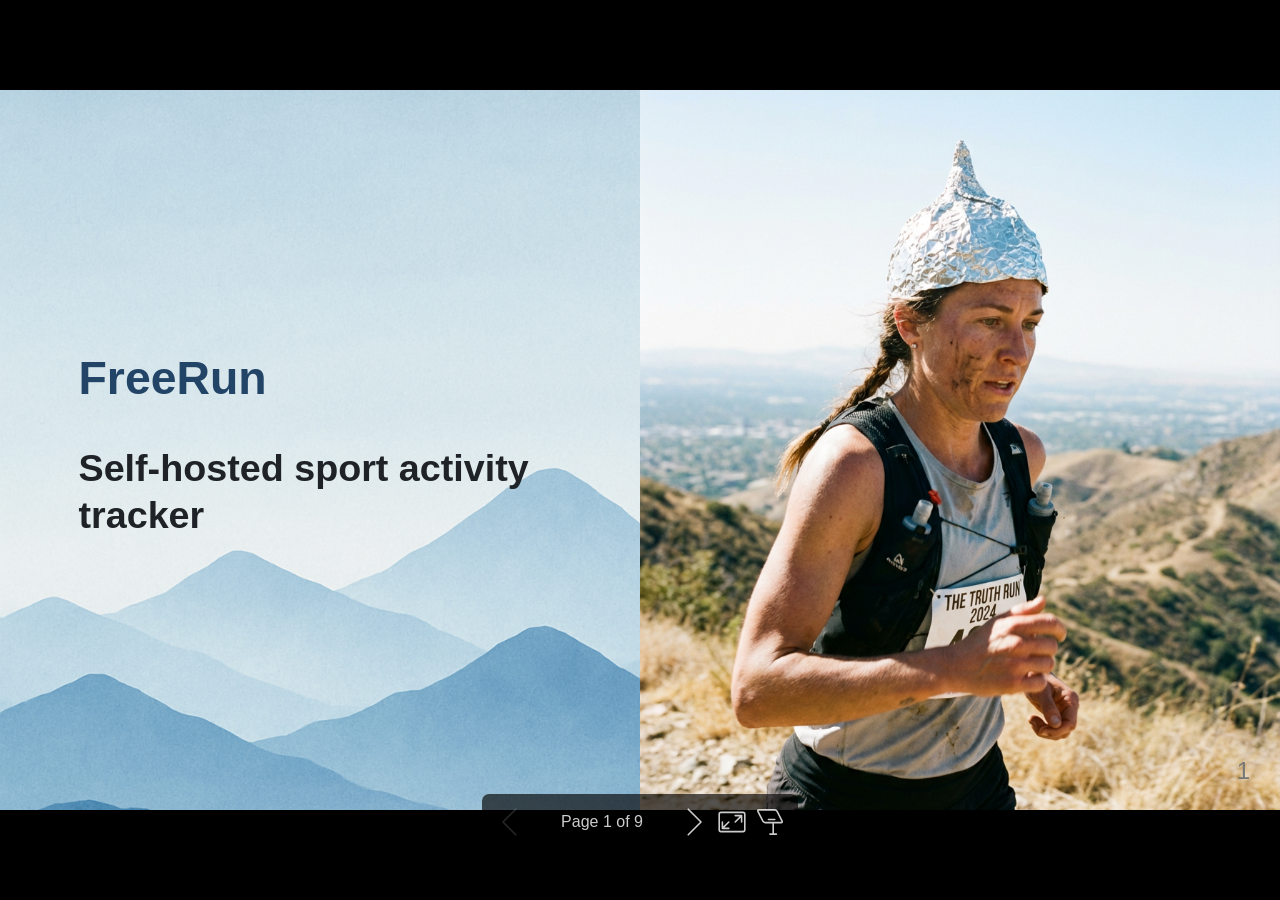
==== freerun.html @ 92a52a03 "Write presentation about free run" ====
<!DOCTYPE html><html lang="en-US"><head><title>FreeRun</title><meta property="og:title" content="FreeRun"><meta charset="UTF-8"><meta name="viewport" content="width=device-width,height=device-height,initial-scale=1.0"><meta name="apple-mobile-web-app-capable" content="yes"><meta http-equiv="X-UA-Compatible" content="ie=edge"><meta property="og:type" content="website"><meta name="twitter:card" content="summary"><style>@media screen{body[data-bespoke-view=""] .bespoke-marp-parent>.bespoke-marp-osc>button,body[data-bespoke-view=next] .bespoke-marp-parent>.bespoke-marp-osc>button,body[data-bespoke-view=presenter] .bespoke-marp-presenter-container .bespoke-marp-presenter-info-container button,body[data-bespoke-view=presenter] .bespoke-marp-presenter-container .bespoke-marp-presenter-note-container button{appearance:none;background-color:initial;border:0;color:inherit;cursor:pointer;font-size:inherit;opacity:.8;outline:none;padding:0;transition:opacity .2s linear;-webkit-tap-highlight-color:transparent}body[data-bespoke-view=""] .bespoke-marp-parent>.bespoke-marp-osc>button:disabled,body[data-bespoke-view=next] .bespoke-marp-parent>.bespoke-marp-osc>button:disabled,body[data-bespoke-view=presenter] .bespoke-marp-presenter-container .bespoke-marp-presenter-info-container button:disabled,body[data-bespoke-view=presenter] .bespoke-marp-presenter-container .bespoke-marp-presenter-note-container button:disabled{cursor:not-allowed;opacity:.15!important}body[data-bespoke-view=""] .bespoke-marp-parent>.bespoke-marp-osc>button:hover,body[data-bespoke-view=next] .bespoke-marp-parent>.bespoke-marp-osc>button:hover,body[data-bespoke-view=presenter] .bespoke-marp-presenter-container .bespoke-marp-presenter-info-container button:hover,body[data-bespoke-view=presenter] .bespoke-marp-presenter-container .bespoke-marp-presenter-note-container button:hover{opacity:1}body[data-bespoke-view=""] .bespoke-marp-parent>.bespoke-marp-osc>button:hover:active,body[data-bespoke-view=next] .bespoke-marp-parent>.bespoke-marp-osc>button:hover:active,body[data-bespoke-view=presenter] .bespoke-marp-presenter-container .bespoke-marp-presenter-info-container button:hover:active,body[data-bespoke-view=presenter] .bespoke-marp-presenter-container .bespoke-marp-presenter-note-container button:hover:active{opacity:.6}body[data-bespoke-view=""] .bespoke-marp-parent>.bespoke-marp-osc>button:hover:not(:disabled),body[data-bespoke-view=next] .bespoke-marp-parent>.bespoke-marp-osc>button:hover:not(:disabled),body[data-bespoke-view=presenter] .bespoke-marp-presenter-container .bespoke-marp-presenter-info-container button:hover:not(:disabled),body[data-bespoke-view=presenter] .bespoke-marp-presenter-container .bespoke-marp-presenter-note-container button:hover:not(:disabled){transition:none}body[data-bespoke-view=""] .bespoke-marp-parent>.bespoke-marp-osc>button[data-bespoke-marp-osc=prev],body[data-bespoke-view=next] .bespoke-marp-parent>.bespoke-marp-osc>button[data-bespoke-marp-osc=prev],body[data-bespoke-view=presenter] .bespoke-marp-presenter-container .bespoke-marp-presenter-info-container button.bespoke-marp-presenter-info-page-prev{background:#0000 url("[data-uri]") no-repeat 50%;background-size:contain;overflow:hidden;text-indent:100%;white-space:nowrap}body[data-bespoke-view=""] .bespoke-marp-parent>.bespoke-marp-osc>button[data-bespoke-marp-osc=next],body[data-bespoke-view=next] .bespoke-marp-parent>.bespoke-marp-osc>button[data-bespoke-marp-osc=next],body[data-bespoke-view=presenter] .bespoke-marp-presenter-container .bespoke-marp-presenter-info-container button.bespoke-marp-presenter-info-page-next{background:#0000 url("[data-uri]") no-repeat 50%;background-size:contain;overflow:hidden;text-indent:100%;white-space:nowrap}body[data-bespoke-view=""] .bespoke-marp-parent>.bespoke-marp-osc>button[data-bespoke-marp-osc=fullscreen],body[data-bespoke-view=next] .bespoke-marp-parent>.bespoke-marp-osc>button[data-bespoke-marp-osc=fullscreen]{background:#0000 url("[data-uri]") no-repeat 50%;background-size:contain;overflow:hidden;text-indent:100%;white-space:nowrap}body[data-bespoke-view=""] .bespoke-marp-parent>.bespoke-marp-osc>button.exit[data-bespoke-marp-osc=fullscreen],body[data-bespoke-view=next] .bespoke-marp-parent>.bespoke-marp-osc>button.exit[data-bespoke-marp-osc=fullscreen]{background-image:url("[data-uri]")}body[data-bespoke-view=""] .bespoke-marp-parent>.bespoke-marp-osc>button[data-bespoke-marp-osc=presenter],body[data-bespoke-view=next] .bespoke-marp-parent>.bespoke-marp-osc>button[data-bespoke-marp-osc=presenter]{background:#0000 url("[data-uri]") no-repeat 50%;background-size:contain;overflow:hidden;text-indent:100%;white-space:nowrap}body[data-bespoke-view=presenter] .bespoke-marp-presenter-container .bespoke-marp-presenter-note-container button.bespoke-marp-presenter-note-bigger{background:#0000 url("[data-uri]") no-repeat 50%;background-size:contain;overflow:hidden;text-indent:100%;white-space:nowrap}body[data-bespoke-view=presenter] .bespoke-marp-presenter-container .bespoke-marp-presenter-note-container button.bespoke-marp-presenter-note-smaller{background:#0000 url("[data-uri]") no-repeat 50%;background-size:contain;overflow:hidden;text-indent:100%;white-space:nowrap}}@keyframes __bespoke_marp_transition_reduced_outgoing__{0%{opacity:1}to{opacity:0}}@keyframes __bespoke_marp_transition_reduced_incoming__{0%{mix-blend-mode:plus-lighter;opacity:0}to{mix-blend-mode:plus-lighter;opacity:1}}.bespoke-marp-note,.bespoke-marp-osc,.bespoke-progress-parent{display:none;transition:none}@media screen{::view-transition-group(*){animation-duration:var(--marp-bespoke-transition-animation-duration,.5s);animation-timing-function:ease}::view-transition-new(*),::view-transition-old(*){animation-delay:0s;animation-direction:var(--marp-bespoke-transition-animation-direction,normal);animation-duration:var(--marp-bespoke-transition-animation-duration,.5s);animation-fill-mode:both;animation-name:var(--marp-bespoke-transition-animation-name,var(--marp-bespoke-transition-animation-name-fallback,__bespoke_marp_transition_no_animation__));mix-blend-mode:normal}::view-transition-old(*){--marp-bespoke-transition-animation-name-fallback:__bespoke_marp_transition_reduced_outgoing__;animation-timing-function:ease}::view-transition-new(*){--marp-bespoke-transition-animation-name-fallback:__bespoke_marp_transition_reduced_incoming__;animation-timing-function:ease}::view-transition-new(root),::view-transition-old(root){animation-timing-function:linear}::view-transition-new(__bespoke_marp_transition_osc__),::view-transition-old(__bespoke_marp_transition_osc__){animation-duration:0s!important;animation-name:__bespoke_marp_transition_osc__!important}::view-transition-new(__bespoke_marp_transition_osc__){opacity:0!important}.bespoke-marp-transition-warming-up::view-transition-group(*),.bespoke-marp-transition-warming-up::view-transition-new(*),.bespoke-marp-transition-warming-up::view-transition-old(*){animation-play-state:paused!important}body,html{height:100%;margin:0}body{background:#000;overflow:hidden}svg.bespoke-marp-slide{content-visibility:hidden;opacity:0;pointer-events:none;z-index:-1}svg.bespoke-marp-slide:not(.bespoke-marp-active) *{view-transition-name:none!important}svg.bespoke-marp-slide.bespoke-marp-active{content-visibility:visible;opacity:1;pointer-events:auto;z-index:0}svg.bespoke-marp-slide.bespoke-marp-active.bespoke-marp-active-ready *{animation-name:__bespoke_marp__!important}@supports not (content-visibility:hidden){svg.bespoke-marp-slide[data-bespoke-marp-load=hideable]{display:none}svg.bespoke-marp-slide[data-bespoke-marp-load=hideable].bespoke-marp-active{display:block}}}@media screen and (prefers-reduced-motion:reduce){svg.bespoke-marp-slide *{view-transition-name:none!important}}@media screen{[data-bespoke-marp-fragment=inactive]{visibility:hidden}body[data-bespoke-view=""] .bespoke-marp-parent,body[data-bespoke-view=next] .bespoke-marp-parent{inset:0;position:absolute}body[data-bespoke-view=""] .bespoke-marp-parent>.bespoke-marp-osc,body[data-bespoke-view=next] .bespoke-marp-parent>.bespoke-marp-osc{background:#000000a6;border-radius:7px;bottom:50px;color:#fff;contain:paint;display:block;font-family:Helvetica,Arial,sans-serif;font-size:16px;left:50%;line-height:0;opacity:1;padding:12px;position:absolute;touch-action:manipulation;transform:translateX(-50%);transition:opacity .2s linear;-webkit-user-select:none;user-select:none;white-space:nowrap;will-change:transform;z-index:1;view-transition-name:__bespoke_marp_transition_osc__}body[data-bespoke-view=""] .bespoke-marp-parent>.bespoke-marp-osc>*,body[data-bespoke-view=next] .bespoke-marp-parent>.bespoke-marp-osc>*{margin-left:6px}body[data-bespoke-view=""] .bespoke-marp-parent>.bespoke-marp-osc>:first-child,body[data-bespoke-view=next] .bespoke-marp-parent>.bespoke-marp-osc>:first-child{margin-left:0}body[data-bespoke-view=""] .bespoke-marp-parent>.bespoke-marp-osc>span,body[data-bespoke-view=next] .bespoke-marp-parent>.bespoke-marp-osc>span{opacity:.8}body[data-bespoke-view=""] .bespoke-marp-parent>.bespoke-marp-osc>span[data-bespoke-marp-osc=page],body[data-bespoke-view=next] .bespoke-marp-parent>.bespoke-marp-osc>span[data-bespoke-marp-osc=page]{display:inline-block;min-width:140px;text-align:center}body[data-bespoke-view=""] .bespoke-marp-parent>.bespoke-marp-osc>button[data-bespoke-marp-osc=fullscreen],body[data-bespoke-view=""] .bespoke-marp-parent>.bespoke-marp-osc>button[data-bespoke-marp-osc=next],body[data-bespoke-view=""] .bespoke-marp-parent>.bespoke-marp-osc>button[data-bespoke-marp-osc=presenter],body[data-bespoke-view=""] .bespoke-marp-parent>.bespoke-marp-osc>button[data-bespoke-marp-osc=prev],body[data-bespoke-view=next] .bespoke-marp-parent>.bespoke-marp-osc>button[data-bespoke-marp-osc=fullscreen],body[data-bespoke-view=next] .bespoke-marp-parent>.bespoke-marp-osc>button[data-bespoke-marp-osc=next],body[data-bespoke-view=next] .bespoke-marp-parent>.bespoke-marp-osc>button[data-bespoke-marp-osc=presenter],body[data-bespoke-view=next] .bespoke-marp-parent>.bespoke-marp-osc>button[data-bespoke-marp-osc=prev]{height:32px;line-height:32px;width:32px}body[data-bespoke-view=""] .bespoke-marp-parent.bespoke-marp-inactive,body[data-bespoke-view=next] .bespoke-marp-parent.bespoke-marp-inactive{cursor:none}body[data-bespoke-view=""] .bespoke-marp-parent.bespoke-marp-inactive>.bespoke-marp-osc,body[data-bespoke-view=next] .bespoke-marp-parent.bespoke-marp-inactive>.bespoke-marp-osc{opacity:0;pointer-events:none}body[data-bespoke-view=""] svg.bespoke-marp-slide,body[data-bespoke-view=next] svg.bespoke-marp-slide{height:100%;left:0;position:absolute;top:0;width:100%}body[data-bespoke-view=""] .bespoke-progress-parent{background:#222;display:flex;height:5px;width:100%}body[data-bespoke-view=""] .bespoke-progress-parent+.bespoke-marp-parent{top:5px}body[data-bespoke-view=""] .bespoke-progress-parent .bespoke-progress-bar{background:#0288d1;flex:0 0 0;transition:flex-basis .2s cubic-bezier(0,1,1,1)}body[data-bespoke-view=next]{background:#0000}body[data-bespoke-view=presenter]{background:#161616}body[data-bespoke-view=presenter] .bespoke-marp-presenter-container{display:grid;font-family:Helvetica,Arial,sans-serif;grid-template:"current dragbar next" minmax(140px,1fr) "current dragbar note" 2fr "info    dragbar note" 3em;grid-template-columns:minmax(3px,var(--bespoke-marp-presenter-split-ratio,66%)) 0 minmax(3px,1fr);height:100%;left:0;position:absolute;top:0;width:100%}body[data-bespoke-view=presenter] .bespoke-marp-presenter-container .bespoke-marp-parent{grid-area:current;overflow:hidden;position:relative}body[data-bespoke-view=presenter] .bespoke-marp-presenter-container .bespoke-marp-parent svg.bespoke-marp-slide{height:calc(100% - 40px);left:20px;pointer-events:none;position:absolute;top:20px;-webkit-user-select:none;user-select:none;width:calc(100% - 40px)}body[data-bespoke-view=presenter] .bespoke-marp-presenter-container .bespoke-marp-parent svg.bespoke-marp-slide.bespoke-marp-active{filter:drop-shadow(0 3px 10px rgba(0,0,0,.5))}body[data-bespoke-view=presenter] .bespoke-marp-presenter-container .bespoke-marp-presenter-dragbar-container{background:#0288d1;cursor:col-resize;grid-area:dragbar;margin-left:-3px;opacity:0;position:relative;transition:opacity .4s linear .1s;width:6px;z-index:10}body[data-bespoke-view=presenter] .bespoke-marp-presenter-container .bespoke-marp-presenter-dragbar-container:hover{opacity:1}body[data-bespoke-view=presenter] .bespoke-marp-presenter-container .bespoke-marp-presenter-dragbar-container.active{opacity:1;transition-delay:0s}body[data-bespoke-view=presenter] .bespoke-marp-presenter-container .bespoke-marp-presenter-next-container{background:#222;cursor:pointer;display:none;grid-area:next;overflow:hidden;position:relative}body[data-bespoke-view=presenter] .bespoke-marp-presenter-container .bespoke-marp-presenter-next-container.active{display:block}body[data-bespoke-view=presenter] .bespoke-marp-presenter-container .bespoke-marp-presenter-next-container iframe.bespoke-marp-presenter-next{background:#0000;border:0;display:block;filter:drop-shadow(0 3px 10px rgba(0,0,0,.5));height:calc(100% - 40px);left:20px;pointer-events:none;position:absolute;top:20px;-webkit-user-select:none;user-select:none;width:calc(100% - 40px)}body[data-bespoke-view=presenter] .bespoke-marp-presenter-container .bespoke-marp-presenter-note-container{background:#222;color:#eee;grid-area:note;position:relative;z-index:1}body[data-bespoke-view=presenter] .bespoke-marp-presenter-container .bespoke-marp-presenter-note-container button{height:1.5em;line-height:1.5em;width:1.5em}body[data-bespoke-view=presenter] .bespoke-marp-presenter-container .bespoke-marp-presenter-note-container .bespoke-marp-presenter-note-wrapper{display:block;inset:0;position:absolute}body[data-bespoke-view=presenter] .bespoke-marp-presenter-container .bespoke-marp-presenter-note-container .bespoke-marp-presenter-note-buttons{background:#000000a6;border-radius:4px;bottom:0;display:flex;gap:4px;margin:12px;opacity:0;padding:6px;pointer-events:none;position:absolute;right:0;transition:opacity .2s linear}body[data-bespoke-view=presenter] .bespoke-marp-presenter-container .bespoke-marp-presenter-note-container .bespoke-marp-presenter-note-buttons:focus-within,body[data-bespoke-view=presenter] .bespoke-marp-presenter-container .bespoke-marp-presenter-note-container .bespoke-marp-presenter-note-wrapper:focus-within+.bespoke-marp-presenter-note-buttons,body[data-bespoke-view=presenter] .bespoke-marp-presenter-container .bespoke-marp-presenter-note-container:hover .bespoke-marp-presenter-note-buttons{opacity:1;pointer-events:auto}body[data-bespoke-view=presenter] .bespoke-marp-presenter-container .bespoke-marp-presenter-note-container .bespoke-marp-note{box-sizing:border-box;font-size:calc(1.1em*var(--bespoke-marp-note-font-scale, 1));height:calc(100% - 40px);margin:20px;overflow:auto;padding-right:3px;white-space:pre-wrap;width:calc(100% - 40px);word-wrap:break-word;scrollbar-color:#eeeeee80 #0000;scrollbar-width:thin}body[data-bespoke-view=presenter] .bespoke-marp-presenter-container .bespoke-marp-presenter-note-container .bespoke-marp-note::-webkit-scrollbar{width:6px}body[data-bespoke-view=presenter] .bespoke-marp-presenter-container .bespoke-marp-presenter-note-container .bespoke-marp-note::-webkit-scrollbar-track{background:#0000}body[data-bespoke-view=presenter] .bespoke-marp-presenter-container .bespoke-marp-presenter-note-container .bespoke-marp-note::-webkit-scrollbar-thumb{background:#eeeeee80;border-radius:6px}body[data-bespoke-view=presenter] .bespoke-marp-presenter-container .bespoke-marp-presenter-note-container .bespoke-marp-note:empty{pointer-events:none}body[data-bespoke-view=presenter] .bespoke-marp-presenter-container .bespoke-marp-presenter-note-container .bespoke-marp-note.active{display:block}body[data-bespoke-view=presenter] .bespoke-marp-presenter-container .bespoke-marp-presenter-note-container .bespoke-marp-note p:first-child{margin-top:0}body[data-bespoke-view=presenter] .bespoke-marp-presenter-container .bespoke-marp-presenter-note-container .bespoke-marp-note p:last-child{margin-bottom:0}body[data-bespoke-view=presenter] .bespoke-marp-presenter-container .bespoke-marp-presenter-info-container{align-items:center;box-sizing:border-box;color:#eee;display:flex;flex-wrap:nowrap;grid-area:info;justify-content:center;overflow:hidden;padding:0 10px}body[data-bespoke-view=presenter] .bespoke-marp-presenter-container .bespoke-marp-presenter-info-container .bespoke-marp-presenter-info-page,body[data-bespoke-view=presenter] .bespoke-marp-presenter-container .bespoke-marp-presenter-info-container .bespoke-marp-presenter-info-time,body[data-bespoke-view=presenter] .bespoke-marp-presenter-container .bespoke-marp-presenter-info-container .bespoke-marp-presenter-info-timer{box-sizing:border-box;display:block;padding:0 10px;white-space:nowrap;width:100%}body[data-bespoke-view=presenter] .bespoke-marp-presenter-container .bespoke-marp-presenter-info-container button{height:1.5em;line-height:1.5em;width:1.5em}body[data-bespoke-view=presenter] .bespoke-marp-presenter-container .bespoke-marp-presenter-info-container .bespoke-marp-presenter-info-page{order:2;text-align:center}body[data-bespoke-view=presenter] .bespoke-marp-presenter-container .bespoke-marp-presenter-info-container .bespoke-marp-presenter-info-page .bespoke-marp-presenter-info-page-text{display:inline-block;min-width:120px;text-align:center}body[data-bespoke-view=presenter] .bespoke-marp-presenter-container .bespoke-marp-presenter-info-container .bespoke-marp-presenter-info-time{color:#999;order:1;text-align:left}body[data-bespoke-view=presenter] .bespoke-marp-presenter-container .bespoke-marp-presenter-info-container .bespoke-marp-presenter-info-timer{color:#999;order:3;text-align:right}body[data-bespoke-view=presenter] .bespoke-marp-presenter-container .bespoke-marp-presenter-info-container .bespoke-marp-presenter-info-timer:hover{cursor:pointer}}@media print{.bespoke-marp-presenter-info-container,.bespoke-marp-presenter-next-container,.bespoke-marp-presenter-note-container{display:none}}</style><style>div#\:\$p > svg > foreignObject > section{width:1280px;height:720px;box-sizing:border-box;overflow:hidden;position:relative;scroll-snap-align:center center;-webkit-text-size-adjust:100%;text-size-adjust:100%}div#\:\$p > svg > foreignObject > section::after{bottom:0;content:attr(data-marpit-pagination);padding:inherit;pointer-events:none;position:absolute;right:0}div#\:\$p > svg > foreignObject > section:not([data-marpit-pagination])::after{display:none}div#\:\$p > svg > foreignObject > section :is(h1, marp-h1){font-size:2em;margin-block:0.67em}div#\:\$p > svg > foreignObject > section video::-webkit-media-controls{will-change:transform}@page {size:1280px 720px;margin:0}@media print{html, body{background-color:#fff;margin:0;page-break-inside:avoid;break-inside:avoid-page}div#\:\$p > svg > foreignObject > section{page-break-before:always;break-before:page}div#\:\$p > svg > foreignObject > section, div#\:\$p > svg > foreignObject > section *{-webkit-print-color-adjust:exact!important;animation-delay:0s!important;animation-duration:0s!important;color-adjust:exact!important;print-color-adjust:exact!important;transition:none!important}div#\:\$p > svg[data-marpit-svg]{display:block;height:100vh;width:100vw}}div#\:\$p > svg > foreignObject > :where(section){container-type:size}div#\:\$p > svg > foreignObject > section img[data-marp-twemoji]{background:transparent;height:1em;margin:0 .05em 0 .1em;vertical-align:-.1em;width:1em}/*!
 * Marp default theme.
 *
 * @theme default
 * @author Yuki Hattori
 *
 * @auto-scaling true
 * @size 16:9 1280px 720px
 * @size 4:3 960px 720px
 */div#\:\$p > svg > foreignObject > section{--base-size-4:calc(var(--marpit-root-font-size, 1rem) * 0.25);--base-size-8:calc(var(--marpit-root-font-size, 1rem) * 0.5);--base-size-16:calc(var(--marpit-root-font-size, 1rem) * 1);--base-size-24:calc(var(--marpit-root-font-size, 1rem) * 1.5);--base-size-40:calc(var(--marpit-root-font-size, 1rem) * 2.5);--base-text-weight-normal:400;--base-text-weight-medium:500;--base-text-weight-semibold:600;--fontStack-monospace:ui-monospace, SFMono-Regular, SF Mono, Menlo, Consolas, Liberation Mono, monospace;--fgColor-accent:Highlight;}div#\:\$p > svg > foreignObject > section [data-theme=light],div#\:\$p > svg > foreignObject > section{color-scheme:light;--focus-outlineColor:#0969da;--fgColor-default:#1f2328;--fgColor-muted:#59636e;--fgColor-accent:#0969da;--fgColor-success:#1a7f37;--fgColor-attention:#9a6700;--fgColor-danger:#d1242f;--fgColor-done:#8250df;--bgColor-default:#fff;--bgColor-muted:#f6f8fa;--bgColor-neutral-muted:#818b981f;--bgColor-attention-muted:#fff8c5;--borderColor-default:#d1d9e0;--borderColor-muted:#d1d9e0b3;--borderColor-neutral-muted:#d1d9e0b3;--borderColor-accent-emphasis:#0969da;--borderColor-success-emphasis:#1a7f37;--borderColor-attention-emphasis:#9a6700;--borderColor-danger-emphasis:#cf222e;--borderColor-done-emphasis:#8250df;--color-prettylights-syntax-comment:#59636e;--color-prettylights-syntax-constant:#0550ae;--color-prettylights-syntax-constant-other-reference-link:#0a3069;--color-prettylights-syntax-entity:#6639ba;--color-prettylights-syntax-storage-modifier-import:#1f2328;--color-prettylights-syntax-entity-tag:#0550ae;--color-prettylights-syntax-keyword:#cf222e;--color-prettylights-syntax-string:#0a3069;--color-prettylights-syntax-variable:#953800;--color-prettylights-syntax-brackethighlighter-unmatched:#82071e;--color-prettylights-syntax-brackethighlighter-angle:#59636e;--color-prettylights-syntax-invalid-illegal-text:#f6f8fa;--color-prettylights-syntax-invalid-illegal-bg:#82071e;--color-prettylights-syntax-carriage-return-text:#f6f8fa;--color-prettylights-syntax-carriage-return-bg:#cf222e;--color-prettylights-syntax-string-regexp:#116329;--color-prettylights-syntax-markup-list:#3b2300;--color-prettylights-syntax-markup-heading:#0550ae;--color-prettylights-syntax-markup-italic:#1f2328;--color-prettylights-syntax-markup-bold:#1f2328;--color-prettylights-syntax-markup-deleted-text:#82071e;--color-prettylights-syntax-markup-deleted-bg:#ffebe9;--color-prettylights-syntax-markup-inserted-text:#116329;--color-prettylights-syntax-markup-inserted-bg:#dafbe1;--color-prettylights-syntax-markup-changed-text:#953800;--color-prettylights-syntax-markup-changed-bg:#ffd8b5;--color-prettylights-syntax-markup-ignored-text:#d1d9e0;--color-prettylights-syntax-markup-ignored-bg:#0550ae;--color-prettylights-syntax-meta-diff-range:#8250df;--color-prettylights-syntax-sublimelinter-gutter-mark:#818b98;}div#\:\$p > svg > foreignObject > section [data-theme=dark],div#\:\$p > svg > foreignObject > section:where(.invert){color-scheme:dark;--focus-outlineColor:#1f6feb;--fgColor-default:#f0f6fc;--fgColor-muted:#9198a1;--fgColor-accent:#4493f8;--fgColor-success:#3fb950;--fgColor-attention:#d29922;--fgColor-danger:#f85149;--fgColor-done:#ab7df8;--bgColor-default:#0d1117;--bgColor-muted:#151b23;--bgColor-neutral-muted:#656c7633;--bgColor-attention-muted:#bb800926;--borderColor-default:#3d444d;--borderColor-muted:#3d444db3;--borderColor-neutral-muted:#3d444db3;--borderColor-accent-emphasis:#1f6feb;--borderColor-success-emphasis:#238636;--borderColor-attention-emphasis:#9e6a03;--borderColor-danger-emphasis:#da3633;--borderColor-done-emphasis:#8957e5;--color-prettylights-syntax-comment:#9198a1;--color-prettylights-syntax-constant:#79c0ff;--color-prettylights-syntax-constant-other-reference-link:#a5d6ff;--color-prettylights-syntax-entity:#d2a8ff;--color-prettylights-syntax-storage-modifier-import:#f0f6fc;--color-prettylights-syntax-entity-tag:#7ee787;--color-prettylights-syntax-keyword:#ff7b72;--color-prettylights-syntax-string:#a5d6ff;--color-prettylights-syntax-variable:#ffa657;--color-prettylights-syntax-brackethighlighter-unmatched:#f85149;--color-prettylights-syntax-brackethighlighter-angle:#9198a1;--color-prettylights-syntax-invalid-illegal-text:#f0f6fc;--color-prettylights-syntax-invalid-illegal-bg:#8e1519;--color-prettylights-syntax-carriage-return-text:#f0f6fc;--color-prettylights-syntax-carriage-return-bg:#b62324;--color-prettylights-syntax-string-regexp:#7ee787;--color-prettylights-syntax-markup-list:#f2cc60;--color-prettylights-syntax-markup-heading:#1f6feb;--color-prettylights-syntax-markup-italic:#f0f6fc;--color-prettylights-syntax-markup-bold:#f0f6fc;--color-prettylights-syntax-markup-deleted-text:#ffdcd7;--color-prettylights-syntax-markup-deleted-bg:#67060c;--color-prettylights-syntax-markup-inserted-text:#aff5b4;--color-prettylights-syntax-markup-inserted-bg:#033a16;--color-prettylights-syntax-markup-changed-text:#ffdfb6;--color-prettylights-syntax-markup-changed-bg:#5a1e02;--color-prettylights-syntax-markup-ignored-text:#f0f6fc;--color-prettylights-syntax-markup-ignored-bg:#1158c7;--color-prettylights-syntax-meta-diff-range:#d2a8ff;--color-prettylights-syntax-sublimelinter-gutter-mark:#3d444d;}div#\:\$p > svg > foreignObject > section{-ms-text-size-adjust:100%;-webkit-text-size-adjust:100%;background-color:var(--bgColor-default);color:var(--fgColor-default);font-family:-apple-system,BlinkMacSystemFont,Segoe UI,Noto Sans,Helvetica,Arial,sans-serif,Apple Color Emoji,Segoe UI Emoji;font-size:16px;line-height:1.5;margin:0;word-wrap:break-word}div#\:\$p > svg > foreignObject > section{--marpit-root-font-size:16px;}div#\:\$p > svg > foreignObject > section :is(h1, marp-h1):hover .anchor .octicon-link:before,div#\:\$p > svg > foreignObject > section :is(h2, marp-h2):hover .anchor .octicon-link:before,div#\:\$p > svg > foreignObject > section :is(h3, marp-h3):hover .anchor .octicon-link:before,div#\:\$p > svg > foreignObject > section :is(h4, marp-h4):hover .anchor .octicon-link:before,div#\:\$p > svg > foreignObject > section :is(h5, marp-h5):hover .anchor .octicon-link:before,div#\:\$p > svg > foreignObject > section :is(h6, marp-h6):hover .anchor .octicon-link:before{background-color:currentColor;content:" ";display:inline-block;height:16px;-webkit-mask-image:url('data:image/svg+xml;charset=utf-8,<svg xmlns="http://www.w3.org/2000/svg" aria-hidden="true" viewBox="0 0 16 16"><path fill-rule="evenodd" d="M7.775 3.275a.75.75 0 0 0 1.06 1.06l1.25-1.25a2 2 0 1 1 2.83 2.83l-2.5 2.5a2 2 0 0 1-2.83 0 .75.75 0 0 0-1.06 1.06 3.5 3.5 0 0 0 4.95 0l2.5-2.5a3.5 3.5 0 0 0-4.95-4.95zm-4.69 9.64a2 2 0 0 1 0-2.83l2.5-2.5a2 2 0 0 1 2.83 0 .75.75 0 0 0 1.06-1.06 3.5 3.5 0 0 0-4.95 0l-2.5 2.5a3.5 3.5 0 0 0 4.95 4.95l1.25-1.25a.75.75 0 0 0-1.06-1.06l-1.25 1.25a2 2 0 0 1-2.83 0"/></svg>');mask-image:url('data:image/svg+xml;charset=utf-8,<svg xmlns="http://www.w3.org/2000/svg" aria-hidden="true" viewBox="0 0 16 16"><path fill-rule="evenodd" d="M7.775 3.275a.75.75 0 0 0 1.06 1.06l1.25-1.25a2 2 0 1 1 2.83 2.83l-2.5 2.5a2 2 0 0 1-2.83 0 .75.75 0 0 0-1.06 1.06 3.5 3.5 0 0 0 4.95 0l2.5-2.5a3.5 3.5 0 0 0-4.95-4.95zm-4.69 9.64a2 2 0 0 1 0-2.83l2.5-2.5a2 2 0 0 1 2.83 0 .75.75 0 0 0 1.06-1.06 3.5 3.5 0 0 0-4.95 0l-2.5 2.5a3.5 3.5 0 0 0 4.95 4.95l1.25-1.25a.75.75 0 0 0-1.06-1.06l-1.25 1.25a2 2 0 0 1-2.83 0"/></svg>');width:16px}div#\:\$p > svg > foreignObject > section details,div#\:\$p > svg > foreignObject > section figcaption,div#\:\$p > svg > foreignObject > section figure{display:block}div#\:\$p > svg > foreignObject > section summary{display:list-item}div#\:\$p > svg > foreignObject > section [hidden]{display:none!important}div#\:\$p > svg > foreignObject > section a{background-color:transparent;color:var(--fgColor-accent);text-decoration:none}div#\:\$p > svg > foreignObject > section abbr[title]{border-bottom:none;-webkit-text-decoration:underline dotted;text-decoration:underline dotted}div#\:\$p > svg > foreignObject > section b,div#\:\$p > svg > foreignObject > section strong{font-weight:var(--base-text-weight-semibold, 600)}div#\:\$p > svg > foreignObject > section dfn{font-style:italic}div#\:\$p > svg > foreignObject > section :is(h1, marp-h1){border-bottom:1px solid var(--borderColor-muted);font-size:2em;font-weight:var(--base-text-weight-semibold, 600);margin:.67em 0;padding-bottom:.3em}div#\:\$p > svg > foreignObject > section mark{background-color:var(--bgColor-attention-muted);color:var(--fgColor-default)}div#\:\$p > svg > foreignObject > section small{font-size:90%}div#\:\$p > svg > foreignObject > section sub,div#\:\$p > svg > foreignObject > section sup{font-size:75%;line-height:0;position:relative;vertical-align:baseline}div#\:\$p > svg > foreignObject > section sub{bottom:-.25em}div#\:\$p > svg > foreignObject > section sup{top:-.5em}div#\:\$p > svg > foreignObject > section img{border-style:none;box-sizing:content-box;max-width:100%}div#\:\$p > svg > foreignObject > section code,div#\:\$p > svg > foreignObject > section kbd,div#\:\$p > svg > foreignObject > section :is(pre, marp-pre),div#\:\$p > svg > foreignObject > section samp{font-family:monospace;font-size:1em}div#\:\$p > svg > foreignObject > section figure{margin:1em var(--base-size-40)}div#\:\$p > svg > foreignObject > section hr{background:transparent;background-color:var(--borderColor-default);border:0;box-sizing:content-box;height:.25em;margin:var(--base-size-24) 0;overflow:hidden;padding:0}div#\:\$p > svg > foreignObject > section input{font:inherit;font-family:inherit;font-size:inherit;line-height:inherit;margin:0;overflow:visible}div#\:\$p > svg > foreignObject > section [type=button],div#\:\$p > svg > foreignObject > section [type=reset],div#\:\$p > svg > foreignObject > section [type=submit]{-webkit-appearance:button;-moz-appearance:button;appearance:button}div#\:\$p > svg > foreignObject > section [type=checkbox],div#\:\$p > svg > foreignObject > section [type=radio]{box-sizing:border-box;padding:0}div#\:\$p > svg > foreignObject > section [type=number]::-webkit-inner-spin-button,div#\:\$p > svg > foreignObject > section [type=number]::-webkit-outer-spin-button{height:auto}div#\:\$p > svg > foreignObject > section [type=search]::-webkit-search-cancel-button,div#\:\$p > svg > foreignObject > section [type=search]::-webkit-search-decoration{-webkit-appearance:none;appearance:none}div#\:\$p > svg > foreignObject > section ::-webkit-input-placeholder{color:inherit;opacity:.54}div#\:\$p > svg > foreignObject > section ::-webkit-file-upload-button{-webkit-appearance:button;appearance:button;font:inherit}div#\:\$p > svg > foreignObject > section a:hover{text-decoration:underline}div#\:\$p > svg > foreignObject > section ::-moz-placeholder{color:var(--fgColor-muted);opacity:1}div#\:\$p > svg > foreignObject > section ::placeholder{color:var(--fgColor-muted);opacity:1}div#\:\$p > svg > foreignObject > section hr:after,div#\:\$p > svg > foreignObject > section hr:before{content:"";display:table}div#\:\$p > svg > foreignObject > section hr:after{clear:both}div#\:\$p > svg > foreignObject > section table{border-collapse:collapse;border-spacing:0;display:block;font-variant:tabular-nums;max-width:100%;overflow:auto;width:-moz-max-content;width:max-content}div#\:\$p > svg > foreignObject > section td,div#\:\$p > svg > foreignObject > section th{padding:0}div#\:\$p > svg > foreignObject > section details summary{cursor:pointer}div#\:\$p > svg > foreignObject > section [role=button]:focus,div#\:\$p > svg > foreignObject > section a:focus,div#\:\$p > svg > foreignObject > section input[type=checkbox]:focus,div#\:\$p > svg > foreignObject > section input[type=radio]:focus{box-shadow:none;outline:2px solid var(--focus-outlineColor);outline-offset:-2px}div#\:\$p > svg > foreignObject > section [role=button]:focus:not(:focus-visible),div#\:\$p > svg > foreignObject > section a:focus:not(:focus-visible),div#\:\$p > svg > foreignObject > section input[type=checkbox]:focus:not(:focus-visible),div#\:\$p > svg > foreignObject > section input[type=radio]:focus:not(:focus-visible){outline:1px solid transparent}div#\:\$p > svg > foreignObject > section [role=button]:focus-visible,div#\:\$p > svg > foreignObject > section a:focus-visible,div#\:\$p > svg > foreignObject > section input[type=checkbox]:focus-visible,div#\:\$p > svg > foreignObject > section input[type=radio]:focus-visible{box-shadow:none;outline:2px solid var(--focus-outlineColor);outline-offset:-2px}div#\:\$p > svg > foreignObject > section a:not([class]):focus,div#\:\$p > svg > foreignObject > section a:not([class]):focus-visible,div#\:\$p > svg > foreignObject > section input[type=checkbox]:focus,div#\:\$p > svg > foreignObject > section input[type=checkbox]:focus-visible,div#\:\$p > svg > foreignObject > section input[type=radio]:focus,div#\:\$p > svg > foreignObject > section input[type=radio]:focus-visible{outline-offset:0}div#\:\$p > svg > foreignObject > section kbd{background-color:var(--bgColor-muted);border-bottom-color:var(--borderColor-neutral-muted);border:1px solid var(--borderColor-neutral-muted);border-radius:6px;box-shadow:inset 0 -1px 0 var(--borderColor-neutral-muted);color:var(--fgColor-default);display:inline-block;font:11px var(--fontStack-monospace, ui-monospace, SFMono-Regular, SF Mono, Menlo, Consolas, Liberation Mono, monospace);line-height:10px;padding:var(--base-size-4);vertical-align:middle}div#\:\$p > svg > foreignObject > section :is(h1, marp-h1),div#\:\$p > svg > foreignObject > section :is(h2, marp-h2),div#\:\$p > svg > foreignObject > section :is(h3, marp-h3),div#\:\$p > svg > foreignObject > section :is(h4, marp-h4),div#\:\$p > svg > foreignObject > section :is(h5, marp-h5),div#\:\$p > svg > foreignObject > section :is(h6, marp-h6){font-weight:var(--base-text-weight-semibold, 600);line-height:1.25;margin-bottom:var(--base-size-16);margin-top:var(--base-size-24)}div#\:\$p > svg > foreignObject > section :is(h2, marp-h2){border-bottom:1px solid var(--borderColor-muted);font-size:1.5em;padding-bottom:.3em}div#\:\$p > svg > foreignObject > section :is(h2, marp-h2),div#\:\$p > svg > foreignObject > section :is(h3, marp-h3){font-weight:var(--base-text-weight-semibold, 600)}div#\:\$p > svg > foreignObject > section :is(h3, marp-h3){font-size:1.25em}div#\:\$p > svg > foreignObject > section :is(h4, marp-h4){font-size:1em}div#\:\$p > svg > foreignObject > section :is(h4, marp-h4),div#\:\$p > svg > foreignObject > section :is(h5, marp-h5){font-weight:var(--base-text-weight-semibold, 600)}div#\:\$p > svg > foreignObject > section :is(h5, marp-h5){font-size:.875em}div#\:\$p > svg > foreignObject > section :is(h6, marp-h6){color:var(--fgColor-muted);font-size:.85em;font-weight:var(--base-text-weight-semibold, 600)}div#\:\$p > svg > foreignObject > section p{margin-bottom:10px;margin-top:0}div#\:\$p > svg > foreignObject > section blockquote{border-left:.25em solid var(--borderColor-default);color:var(--fgColor-muted);margin:0;padding:0 1em}div#\:\$p > svg > foreignObject > section ol,div#\:\$p > svg > foreignObject > section ul{margin-bottom:0;margin-top:0;padding-left:2em}div#\:\$p > svg > foreignObject > section ol ol,div#\:\$p > svg > foreignObject > section ul ol{list-style-type:lower-roman}div#\:\$p > svg > foreignObject > section ol ol ol,div#\:\$p > svg > foreignObject > section ol ul ol,div#\:\$p > svg > foreignObject > section ul ol ol,div#\:\$p > svg > foreignObject > section ul ul ol{list-style-type:lower-alpha}div#\:\$p > svg > foreignObject > section dd{margin-left:0}div#\:\$p > svg > foreignObject > section code,div#\:\$p > svg > foreignObject > section :is(pre, marp-pre),div#\:\$p > svg > foreignObject > section samp,div#\:\$p > svg > foreignObject > section tt{font-family:var(--fontStack-monospace, ui-monospace, SFMono-Regular, SF Mono, Menlo, Consolas, Liberation Mono, monospace);font-size:12px}div#\:\$p > svg > foreignObject > section :is(pre, marp-pre){margin-bottom:0;margin-top:0;word-wrap:normal}div#\:\$p > svg > foreignObject > section .octicon{display:inline-block;overflow:visible!important;vertical-align:text-bottom;fill:currentColor}div#\:\$p > svg > foreignObject > section input::-webkit-inner-spin-button,div#\:\$p > svg > foreignObject > section input::-webkit-outer-spin-button{-webkit-appearance:none;appearance:none;margin:0}div#\:\$p > svg > foreignObject > section .mr-2{margin-right:var(--base-size-8, 8px)!important}div#\:\$p > svg > foreignObject > section:after,div#\:\$p > svg > foreignObject > section:before{display:table}div#\:\$p > svg > foreignObject > section:after{clear:both}div#\:\$p > svg > foreignObject > section>:first-child{margin-top:0!important}div#\:\$p > svg > foreignObject > section>:last-child{margin-bottom:0!important}div#\:\$p > svg > foreignObject > section a:not([href]){color:inherit;text-decoration:none}div#\:\$p > svg > foreignObject > section .absent{color:var(--fgColor-danger)}div#\:\$p > svg > foreignObject > section .anchor{float:left;line-height:1;margin-left:-20px;padding-right:var(--base-size-4)}div#\:\$p > svg > foreignObject > section .anchor:focus{outline:none}div#\:\$p > svg > foreignObject > section blockquote,div#\:\$p > svg > foreignObject > section details,div#\:\$p > svg > foreignObject > section dl,div#\:\$p > svg > foreignObject > section ol,div#\:\$p > svg > foreignObject > section p,div#\:\$p > svg > foreignObject > section :is(pre, marp-pre),div#\:\$p > svg > foreignObject > section table,div#\:\$p > svg > foreignObject > section ul{margin-bottom:var(--base-size-16);margin-top:0}div#\:\$p > svg > foreignObject > section blockquote>:first-child{margin-top:0}div#\:\$p > svg > foreignObject > section blockquote>:last-child{margin-bottom:0}div#\:\$p > svg > foreignObject > section :is(h1, marp-h1) .octicon-link,div#\:\$p > svg > foreignObject > section :is(h2, marp-h2) .octicon-link,div#\:\$p > svg > foreignObject > section :is(h3, marp-h3) .octicon-link,div#\:\$p > svg > foreignObject > section :is(h4, marp-h4) .octicon-link,div#\:\$p > svg > foreignObject > section :is(h5, marp-h5) .octicon-link,div#\:\$p > svg > foreignObject > section :is(h6, marp-h6) .octicon-link{color:var(--fgColor-default);vertical-align:middle;visibility:hidden}div#\:\$p > svg > foreignObject > section :is(h1, marp-h1):hover .anchor,div#\:\$p > svg > foreignObject > section :is(h2, marp-h2):hover .anchor,div#\:\$p > svg > foreignObject > section :is(h3, marp-h3):hover .anchor,div#\:\$p > svg > foreignObject > section :is(h4, marp-h4):hover .anchor,div#\:\$p > svg > foreignObject > section :is(h5, marp-h5):hover .anchor,div#\:\$p > svg > foreignObject > section :is(h6, marp-h6):hover .anchor{text-decoration:none}div#\:\$p > svg > foreignObject > section :is(h1, marp-h1):hover .anchor .octicon-link,div#\:\$p > svg > foreignObject > section :is(h2, marp-h2):hover .anchor .octicon-link,div#\:\$p > svg > foreignObject > section :is(h3, marp-h3):hover .anchor .octicon-link,div#\:\$p > svg > foreignObject > section :is(h4, marp-h4):hover .anchor .octicon-link,div#\:\$p > svg > foreignObject > section :is(h5, marp-h5):hover .anchor .octicon-link,div#\:\$p > svg > foreignObject > section :is(h6, marp-h6):hover .anchor .octicon-link{visibility:visible}div#\:\$p > svg > foreignObject > section :is(h1, marp-h1) code,div#\:\$p > svg > foreignObject > section :is(h1, marp-h1) tt,div#\:\$p > svg > foreignObject > section :is(h2, marp-h2) code,div#\:\$p > svg > foreignObject > section :is(h2, marp-h2) tt,div#\:\$p > svg > foreignObject > section :is(h3, marp-h3) code,div#\:\$p > svg > foreignObject > section :is(h3, marp-h3) tt,div#\:\$p > svg > foreignObject > section :is(h4, marp-h4) code,div#\:\$p > svg > foreignObject > section :is(h4, marp-h4) tt,div#\:\$p > svg > foreignObject > section :is(h5, marp-h5) code,div#\:\$p > svg > foreignObject > section :is(h5, marp-h5) tt,div#\:\$p > svg > foreignObject > section :is(h6, marp-h6) code,div#\:\$p > svg > foreignObject > section :is(h6, marp-h6) tt{font-size:inherit;padding:0 .2em}div#\:\$p > svg > foreignObject > section summary :is(h1, marp-h1),div#\:\$p > svg > foreignObject > section summary :is(h2, marp-h2),div#\:\$p > svg > foreignObject > section summary :is(h3, marp-h3),div#\:\$p > svg > foreignObject > section summary :is(h4, marp-h4),div#\:\$p > svg > foreignObject > section summary :is(h5, marp-h5),div#\:\$p > svg > foreignObject > section summary :is(h6, marp-h6){display:inline-block}div#\:\$p > svg > foreignObject > section summary :is(h1, marp-h1) .anchor,div#\:\$p > svg > foreignObject > section summary :is(h2, marp-h2) .anchor,div#\:\$p > svg > foreignObject > section summary :is(h3, marp-h3) .anchor,div#\:\$p > svg > foreignObject > section summary :is(h4, marp-h4) .anchor,div#\:\$p > svg > foreignObject > section summary :is(h5, marp-h5) .anchor,div#\:\$p > svg > foreignObject > section summary :is(h6, marp-h6) .anchor{margin-left:-40px}div#\:\$p > svg > foreignObject > section summary :is(h1, marp-h1),div#\:\$p > svg > foreignObject > section summary :is(h2, marp-h2){border-bottom:0;padding-bottom:0}div#\:\$p > svg > foreignObject > section ol.no-list,div#\:\$p > svg > foreignObject > section ul.no-list{list-style-type:none;padding:0}div#\:\$p > svg > foreignObject > section ol[type="a s"]{list-style-type:lower-alpha}div#\:\$p > svg > foreignObject > section ol[type="A s"]{list-style-type:upper-alpha}div#\:\$p > svg > foreignObject > section ol[type="i s"]{list-style-type:lower-roman}div#\:\$p > svg > foreignObject > section ol[type="I s"]{list-style-type:upper-roman}div#\:\$p > svg > foreignObject > section div>ol:not([type]),div#\:\$p > svg > foreignObject > section ol[type="1"]{list-style-type:decimal}div#\:\$p > svg > foreignObject > section ol ol,div#\:\$p > svg > foreignObject > section ol ul,div#\:\$p > svg > foreignObject > section ul ol,div#\:\$p > svg > foreignObject > section ul ul{margin-bottom:0;margin-top:0}div#\:\$p > svg > foreignObject > section li>p{margin-top:var(--base-size-16)}div#\:\$p > svg > foreignObject > section li+li{margin-top:.25em}div#\:\$p > svg > foreignObject > section dl{padding:0}div#\:\$p > svg > foreignObject > section dl dt{font-size:1em;font-style:italic;font-weight:var(--base-text-weight-semibold, 600);margin-top:var(--base-size-16);padding:0}div#\:\$p > svg > foreignObject > section dl dd{margin-bottom:var(--base-size-16);padding:0 var(--base-size-16)}div#\:\$p > svg > foreignObject > section table th{font-weight:var(--base-text-weight-semibold, 600)}div#\:\$p > svg > foreignObject > section table td,div#\:\$p > svg > foreignObject > section table th{border:1px solid var(--borderColor-default);padding:6px 13px}div#\:\$p > svg > foreignObject > section table td>:last-child{margin-bottom:0}div#\:\$p > svg > foreignObject > section table tr{background-color:var(--bgColor-default);border-top:1px solid var(--borderColor-muted)}div#\:\$p > svg > foreignObject > section table tr:nth-child(2n){background-color:var(--bgColor-muted)}div#\:\$p > svg > foreignObject > section table img{background-color:transparent}div#\:\$p > svg > foreignObject > section img[align=right]{padding-left:20px}div#\:\$p > svg > foreignObject > section img[align=left]{padding-right:20px}div#\:\$p > svg > foreignObject > section .emoji{background-color:transparent;max-width:none;vertical-align:text-top}div#\:\$p > svg > foreignObject > section :is(span, marp-span).frame,div#\:\$p > svg > foreignObject > section :is(span, marp-span).frame>:is(span, marp-span){display:block;overflow:hidden}div#\:\$p > svg > foreignObject > section :is(span, marp-span).frame>:is(span, marp-span){border:1px solid var(--borderColor-default);float:left;margin:13px 0 0;padding:7px;width:auto}div#\:\$p > svg > foreignObject > section :is(span, marp-span).frame :is(span, marp-span) img{display:block;float:left}div#\:\$p > svg > foreignObject > section :is(span, marp-span).frame :is(span, marp-span) :is(span, marp-span){clear:both;color:var(--fgColor-default);display:block;padding:5px 0 0}div#\:\$p > svg > foreignObject > section :is(span, marp-span).align-center{clear:both;display:block;overflow:hidden}div#\:\$p > svg > foreignObject > section :is(span, marp-span).align-center>:is(span, marp-span){display:block;margin:13px auto 0;overflow:hidden;text-align:center}div#\:\$p > svg > foreignObject > section :is(span, marp-span).align-center :is(span, marp-span) img{margin:0 auto;text-align:center}div#\:\$p > svg > foreignObject > section :is(span, marp-span).align-right{clear:both;display:block;overflow:hidden}div#\:\$p > svg > foreignObject > section :is(span, marp-span).align-right>:is(span, marp-span){display:block;margin:13px 0 0;overflow:hidden;text-align:right}div#\:\$p > svg > foreignObject > section :is(span, marp-span).align-right :is(span, marp-span) img{margin:0;text-align:right}div#\:\$p > svg > foreignObject > section :is(span, marp-span).float-left{display:block;float:left;margin-right:13px;overflow:hidden}div#\:\$p > svg > foreignObject > section :is(span, marp-span).float-left :is(span, marp-span){margin:13px 0 0}div#\:\$p > svg > foreignObject > section :is(span, marp-span).float-right{display:block;float:right;margin-left:13px;overflow:hidden}div#\:\$p > svg > foreignObject > section :is(span, marp-span).float-right>:is(span, marp-span){display:block;margin:13px auto 0;overflow:hidden;text-align:right}div#\:\$p > svg > foreignObject > section code,div#\:\$p > svg > foreignObject > section tt{background-color:var(--bgColor-neutral-muted);border-radius:6px;font-size:85%;margin:0;padding:.2em .4em;white-space:break-spaces}div#\:\$p > svg > foreignObject > section code br,div#\:\$p > svg > foreignObject > section tt br{display:none}div#\:\$p > svg > foreignObject > section del code{text-decoration:inherit}div#\:\$p > svg > foreignObject > section samp{font-size:85%}div#\:\$p > svg > foreignObject > section :is(pre, marp-pre) code{font-size:100%}div#\:\$p > svg > foreignObject > section :is(pre, marp-pre)>code{background:transparent;border:0;margin:0;padding:0;white-space:pre;word-break:normal}div#\:\$p > svg > foreignObject > section .highlight{margin-bottom:var(--base-size-16)}div#\:\$p > svg > foreignObject > section .highlight :is(pre, marp-pre){margin-bottom:0;word-break:normal}div#\:\$p > svg > foreignObject > section :is(pre, marp-pre){background-color:var(--bgColor-muted);border-radius:6px;color:var(--fgColor-default);font-size:85%;line-height:1.45;overflow:auto;padding:var(--base-size-16)}div#\:\$p > svg > foreignObject > section :is(pre, marp-pre) code,div#\:\$p > svg > foreignObject > section :is(pre, marp-pre) tt{display:inline;line-height:inherit;margin:0;max-width:auto;overflow:visible;padding:0;word-wrap:normal;background-color:transparent;border:0}div#\:\$p > svg > foreignObject > section .csv-data td,div#\:\$p > svg > foreignObject > section .csv-data th{font-size:12px;line-height:1;overflow:hidden;padding:5px;text-align:left;white-space:nowrap}div#\:\$p > svg > foreignObject > section .csv-data .blob-num{background:var(--bgColor-default);border:0;padding:10px var(--base-size-8) 9px;text-align:right}div#\:\$p > svg > foreignObject > section .csv-data tr{border-top:0}div#\:\$p > svg > foreignObject > section .csv-data th{background:var(--bgColor-muted);border-top:0;font-weight:var(--base-text-weight-semibold, 600)}div#\:\$p > svg > foreignObject > section [data-footnote-ref]:before{content:"["}div#\:\$p > svg > foreignObject > section [data-footnote-ref]:after{content:"]"}div#\:\$p > svg > foreignObject > section .footnotes{border-top:1px solid var(--borderColor-default);color:var(--fgColor-muted);font-size:12px}div#\:\$p > svg > foreignObject > section div#\:\$p > svg > foreignObject > section section.footnotes{--marpit-root-font-size:12px;}div#\:\$p > svg > foreignObject > section .footnotes ol,div#\:\$p > svg > foreignObject > section .footnotes ol ul{padding-left:var(--base-size-16)}div#\:\$p > svg > foreignObject > section .footnotes ol ul{display:inline-block;margin-top:var(--base-size-16)}div#\:\$p > svg > foreignObject > section .footnotes li{position:relative}div#\:\$p > svg > foreignObject > section .footnotes li:target:before{border:2px solid var(--borderColor-accent-emphasis);border-radius:6px;bottom:calc(var(--base-size-8)*-1);content:"";left:calc(var(--base-size-24)*-1);pointer-events:none;position:absolute;right:calc(var(--base-size-8)*-1);top:calc(var(--base-size-8)*-1)}div#\:\$p > svg > foreignObject > section .footnotes li:target{color:var(--fgColor-default)}div#\:\$p > svg > foreignObject > section .footnotes .data-footnote-backref g-emoji{font-family:monospace}div#\:\$p > svg > foreignObject > section body:has(:modal){padding-right:var(--dialog-scrollgutter)!important}div#\:\$p > svg > foreignObject > section .pl-c{color:var(--color-prettylights-syntax-comment)}div#\:\$p > svg > foreignObject > section .pl-c1,div#\:\$p > svg > foreignObject > section .pl-s .pl-v{color:var(--color-prettylights-syntax-constant)}div#\:\$p > svg > foreignObject > section .pl-e,div#\:\$p > svg > foreignObject > section .pl-en{color:var(--color-prettylights-syntax-entity)}div#\:\$p > svg > foreignObject > section .pl-s .pl-s1,div#\:\$p > svg > foreignObject > section .pl-smi{color:var(--color-prettylights-syntax-storage-modifier-import)}div#\:\$p > svg > foreignObject > section .pl-ent{color:var(--color-prettylights-syntax-entity-tag)}div#\:\$p > svg > foreignObject > section .pl-k{color:var(--color-prettylights-syntax-keyword)}div#\:\$p > svg > foreignObject > section .pl-pds,div#\:\$p > svg > foreignObject > section .pl-s,div#\:\$p > svg > foreignObject > section .pl-s .pl-pse .pl-s1,div#\:\$p > svg > foreignObject > section .pl-sr,div#\:\$p > svg > foreignObject > section .pl-sr .pl-cce,div#\:\$p > svg > foreignObject > section .pl-sr .pl-sra,div#\:\$p > svg > foreignObject > section .pl-sr .pl-sre{color:var(--color-prettylights-syntax-string)}div#\:\$p > svg > foreignObject > section .pl-smw,div#\:\$p > svg > foreignObject > section .pl-v{color:var(--color-prettylights-syntax-variable)}div#\:\$p > svg > foreignObject > section .pl-bu{color:var(--color-prettylights-syntax-brackethighlighter-unmatched)}div#\:\$p > svg > foreignObject > section .pl-ii{background-color:var(--color-prettylights-syntax-invalid-illegal-bg);color:var(--color-prettylights-syntax-invalid-illegal-text)}div#\:\$p > svg > foreignObject > section .pl-c2{background-color:var(--color-prettylights-syntax-carriage-return-bg);color:var(--color-prettylights-syntax-carriage-return-text)}div#\:\$p > svg > foreignObject > section .pl-sr .pl-cce{color:var(--color-prettylights-syntax-string-regexp);font-weight:700}div#\:\$p > svg > foreignObject > section .pl-ml{color:var(--color-prettylights-syntax-markup-list)}div#\:\$p > svg > foreignObject > section .pl-mh,div#\:\$p > svg > foreignObject > section .pl-mh .pl-en,div#\:\$p > svg > foreignObject > section .pl-ms{color:var(--color-prettylights-syntax-markup-heading);font-weight:700}div#\:\$p > svg > foreignObject > section .pl-mi{color:var(--color-prettylights-syntax-markup-italic);font-style:italic}div#\:\$p > svg > foreignObject > section .pl-mb{color:var(--color-prettylights-syntax-markup-bold);font-weight:700}div#\:\$p > svg > foreignObject > section .pl-md{background-color:var(--color-prettylights-syntax-markup-deleted-bg);color:var(--color-prettylights-syntax-markup-deleted-text)}div#\:\$p > svg > foreignObject > section .pl-mi1{background-color:var(--color-prettylights-syntax-markup-inserted-bg);color:var(--color-prettylights-syntax-markup-inserted-text)}div#\:\$p > svg > foreignObject > section .pl-mc{background-color:var(--color-prettylights-syntax-markup-changed-bg);color:var(--color-prettylights-syntax-markup-changed-text)}div#\:\$p > svg > foreignObject > section .pl-mi2{background-color:var(--color-prettylights-syntax-markup-ignored-bg);color:var(--color-prettylights-syntax-markup-ignored-text)}div#\:\$p > svg > foreignObject > section .pl-mdr{color:var(--color-prettylights-syntax-meta-diff-range);font-weight:700}div#\:\$p > svg > foreignObject > section .pl-ba{color:var(--color-prettylights-syntax-brackethighlighter-angle)}div#\:\$p > svg > foreignObject > section .pl-sg{color:var(--color-prettylights-syntax-sublimelinter-gutter-mark)}div#\:\$p > svg > foreignObject > section .pl-corl{color:var(--color-prettylights-syntax-constant-other-reference-link);text-decoration:underline}div#\:\$p > svg > foreignObject > section [role=button]:focus:not(:focus-visible),div#\:\$p > svg > foreignObject > section [role=tabpanel][tabindex="0"]:focus:not(:focus-visible),div#\:\$p > svg > foreignObject > section a:focus:not(:focus-visible),div#\:\$p > svg > foreignObject > section button:focus:not(:focus-visible),div#\:\$p > svg > foreignObject > section summary:focus:not(:focus-visible){box-shadow:none;outline:none}div#\:\$p > svg > foreignObject > section [tabindex="0"]:focus:not(:focus-visible),div#\:\$p > svg > foreignObject > section details-dialog:focus:not(:focus-visible){outline:none}div#\:\$p > svg > foreignObject > section g-emoji{display:inline-block;font-family:Apple Color Emoji,Segoe UI Emoji,Segoe UI Symbol;font-size:1em;font-style:normal!important;font-weight:var(--base-text-weight-normal, 400);line-height:1;min-width:1ch;vertical-align:-.075em}div#\:\$p > svg > foreignObject > section g-emoji img{height:1em;width:1em}div#\:\$p > svg > foreignObject > section .task-list-item{list-style-type:none}div#\:\$p > svg > foreignObject > section .task-list-item label{font-weight:var(--base-text-weight-normal, 400)}div#\:\$p > svg > foreignObject > section .task-list-item.enabled label{cursor:pointer}div#\:\$p > svg > foreignObject > section .task-list-item+.task-list-item{margin-top:var(--base-size-4)}div#\:\$p > svg > foreignObject > section .task-list-item .handle{display:none}div#\:\$p > svg > foreignObject > section .task-list-item-checkbox{margin:0 .2em .25em -1.4em;vertical-align:middle}div#\:\$p > svg > foreignObject > section ul:dir(rtl) .task-list-item-checkbox{margin:0 -1.6em .25em .2em}div#\:\$p > svg > foreignObject > section ol:dir(rtl) .task-list-item-checkbox{margin:0 -1.6em .25em .2em}div#\:\$p > svg > foreignObject > section .contains-task-list:focus-within .task-list-item-convert-container,div#\:\$p > svg > foreignObject > section .contains-task-list:hover .task-list-item-convert-container{display:block;height:24px;overflow:visible;width:auto;clip:auto}div#\:\$p > svg > foreignObject > section ::-webkit-calendar-picker-indicator{filter:invert(50%)}div#\:\$p > svg > foreignObject > section .markdown-alert{border-left:.25em solid var(--borderColor-default);color:inherit;margin-bottom:var(--base-size-16);padding:var(--base-size-8) var(--base-size-16)}div#\:\$p > svg > foreignObject > section .markdown-alert>:first-child{margin-top:0}div#\:\$p > svg > foreignObject > section .markdown-alert>:last-child{margin-bottom:0}div#\:\$p > svg > foreignObject > section .markdown-alert .markdown-alert-title{align-items:center;display:flex;font-weight:var(--base-text-weight-medium, 500);line-height:1}div#\:\$p > svg > foreignObject > section .markdown-alert.markdown-alert-note{border-left-color:var(--borderColor-accent-emphasis)}div#\:\$p > svg > foreignObject > section .markdown-alert.markdown-alert-note .markdown-alert-title{color:var(--fgColor-accent)}div#\:\$p > svg > foreignObject > section .markdown-alert.markdown-alert-important{border-left-color:var(--borderColor-done-emphasis)}div#\:\$p > svg > foreignObject > section .markdown-alert.markdown-alert-important .markdown-alert-title{color:var(--fgColor-done)}div#\:\$p > svg > foreignObject > section .markdown-alert.markdown-alert-warning{border-left-color:var(--borderColor-attention-emphasis)}div#\:\$p > svg > foreignObject > section .markdown-alert.markdown-alert-warning .markdown-alert-title{color:var(--fgColor-attention)}div#\:\$p > svg > foreignObject > section .markdown-alert.markdown-alert-tip{border-left-color:var(--borderColor-success-emphasis)}div#\:\$p > svg > foreignObject > section .markdown-alert.markdown-alert-tip .markdown-alert-title{color:var(--fgColor-success)}div#\:\$p > svg > foreignObject > section .markdown-alert.markdown-alert-caution{border-left-color:var(--borderColor-danger-emphasis)}div#\:\$p > svg > foreignObject > section .markdown-alert.markdown-alert-caution .markdown-alert-title{color:var(--fgColor-danger)}div#\:\$p > svg > foreignObject > section>:first-child>.heading-element:first-child{margin-top:0!important}div#\:\$p > svg > foreignObject > section .highlight :is(pre, marp-pre):has(+.zeroclipboard-container){min-height:52px}div#\:\$p > svg > foreignObject > section :is(h1, marp-h1){color:var(--h1-color);font-size:1.6em}div#\:\$p > svg > foreignObject > section :is(h1, marp-h1),div#\:\$p > svg > foreignObject > section :is(h2, marp-h2){border-bottom:none}div#\:\$p > svg > foreignObject > section :is(h2, marp-h2){font-size:1.3em}div#\:\$p > svg > foreignObject > section :is(h3, marp-h3){font-size:1.1em}div#\:\$p > svg > foreignObject > section :is(h4, marp-h4){font-size:1.05em}div#\:\$p > svg > foreignObject > section :is(h5, marp-h5){font-size:1em}div#\:\$p > svg > foreignObject > section :is(h6, marp-h6){font-size:.9em}div#\:\$p > svg > foreignObject > section :is(h1, marp-h1) strong,div#\:\$p > svg > foreignObject > section :is(h2, marp-h2) strong,div#\:\$p > svg > foreignObject > section :is(h3, marp-h3) strong,div#\:\$p > svg > foreignObject > section :is(h4, marp-h4) strong,div#\:\$p > svg > foreignObject > section :is(h5, marp-h5) strong,div#\:\$p > svg > foreignObject > section :is(h6, marp-h6) strong{color:var(--heading-strong-color);font-weight:inherit}div#\:\$p > svg > foreignObject > section :is(h1, marp-h1)::part(auto-scaling),div#\:\$p > svg > foreignObject > section :is(h2, marp-h2)::part(auto-scaling),div#\:\$p > svg > foreignObject > section :is(h3, marp-h3)::part(auto-scaling),div#\:\$p > svg > foreignObject > section :is(h4, marp-h4)::part(auto-scaling),div#\:\$p > svg > foreignObject > section :is(h5, marp-h5)::part(auto-scaling),div#\:\$p > svg > foreignObject > section :is(h6, marp-h6)::part(auto-scaling){max-height:563px}div#\:\$p > svg > foreignObject > section hr{height:0;padding-top:.25em}div#\:\$p > svg > foreignObject > section img{background-color:transparent}div#\:\$p > svg > foreignObject > section :is(pre, marp-pre){border:1px solid var(--borderColor-default);line-height:1.15;overflow:visible}div#\:\$p > svg > foreignObject > section :is(pre, marp-pre)::part(auto-scaling){max-height:529px}div#\:\$p > svg > foreignObject > section :is(pre, marp-pre) :where(.hljs){color:var(--color-prettylights-syntax-storage-modifier-import)}div#\:\$p > svg > foreignObject > section :is(pre, marp-pre) :where(.hljs-doctag),div#\:\$p > svg > foreignObject > section :is(pre, marp-pre) :where(.hljs-keyword),div#\:\$p > svg > foreignObject > section :is(pre, marp-pre) :where(.hljs-meta .hljs-keyword),div#\:\$p > svg > foreignObject > section :is(pre, marp-pre) :where(.hljs-template-tag),div#\:\$p > svg > foreignObject > section :is(pre, marp-pre) :where(.hljs-template-variable),div#\:\$p > svg > foreignObject > section :is(pre, marp-pre) :where(.hljs-type),div#\:\$p > svg > foreignObject > section :is(pre, marp-pre) :where(.hljs-variable.language_){color:var(--color-prettylights-syntax-keyword)}div#\:\$p > svg > foreignObject > section :is(pre, marp-pre) :where(.hljs-title),div#\:\$p > svg > foreignObject > section :is(pre, marp-pre) :where(.hljs-title.class_),div#\:\$p > svg > foreignObject > section :is(pre, marp-pre) :where(.hljs-title.class_.inherited__),div#\:\$p > svg > foreignObject > section :is(pre, marp-pre) :where(.hljs-title.function_){color:var(--color-prettylights-syntax-entity)}div#\:\$p > svg > foreignObject > section :is(pre, marp-pre) :where(.hljs-attr),div#\:\$p > svg > foreignObject > section :is(pre, marp-pre) :where(.hljs-attribute),div#\:\$p > svg > foreignObject > section :is(pre, marp-pre) :where(.hljs-literal),div#\:\$p > svg > foreignObject > section :is(pre, marp-pre) :where(.hljs-meta),div#\:\$p > svg > foreignObject > section :is(pre, marp-pre) :where(.hljs-number),div#\:\$p > svg > foreignObject > section :is(pre, marp-pre) :where(.hljs-operator),div#\:\$p > svg > foreignObject > section :is(pre, marp-pre) :where(.hljs-selector-attr),div#\:\$p > svg > foreignObject > section :is(pre, marp-pre) :where(.hljs-selector-class),div#\:\$p > svg > foreignObject > section :is(pre, marp-pre) :where(.hljs-selector-id),div#\:\$p > svg > foreignObject > section :is(pre, marp-pre) :where(.hljs-variable){color:var(--color-prettylights-syntax-constant)}div#\:\$p > svg > foreignObject > section :is(pre, marp-pre) :where(.hljs-meta .hljs-string),div#\:\$p > svg > foreignObject > section :is(pre, marp-pre) :where(.hljs-regexp),div#\:\$p > svg > foreignObject > section :is(pre, marp-pre) :where(.hljs-string){color:var(--color-prettylights-syntax-string)}div#\:\$p > svg > foreignObject > section :is(pre, marp-pre) :where(.hljs-built_in),div#\:\$p > svg > foreignObject > section :is(pre, marp-pre) :where(.hljs-symbol){color:var(--color-prettylights-syntax-variable)}div#\:\$p > svg > foreignObject > section :is(pre, marp-pre) :where(.hljs-code),div#\:\$p > svg > foreignObject > section :is(pre, marp-pre) :where(.hljs-comment),div#\:\$p > svg > foreignObject > section :is(pre, marp-pre) :where(.hljs-formula){color:var(--color-prettylights-syntax-comment)}div#\:\$p > svg > foreignObject > section :is(pre, marp-pre) :where(.hljs-name),div#\:\$p > svg > foreignObject > section :is(pre, marp-pre) :where(.hljs-quote),div#\:\$p > svg > foreignObject > section :is(pre, marp-pre) :where(.hljs-selector-pseudo),div#\:\$p > svg > foreignObject > section :is(pre, marp-pre) :where(.hljs-selector-tag){color:var(--color-prettylights-syntax-entity-tag)}div#\:\$p > svg > foreignObject > section :is(pre, marp-pre) :where(.hljs-subst){color:var(--color-prettylights-syntax-storage-modifier-import)}div#\:\$p > svg > foreignObject > section :is(pre, marp-pre) :where(.hljs-section){color:var(--color-prettylights-syntax-markup-heading);font-weight:700}div#\:\$p > svg > foreignObject > section :is(pre, marp-pre) :where(.hljs-bullet){color:var(--color-prettylights-syntax-markup-list)}div#\:\$p > svg > foreignObject > section :is(pre, marp-pre) :where(.hljs-emphasis){color:var(--color-prettylights-syntax-markup-italic);font-style:italic}div#\:\$p > svg > foreignObject > section :is(pre, marp-pre) :where(.hljs-strong){color:var(--color-prettylights-syntax-markup-bold);font-weight:700}div#\:\$p > svg > foreignObject > section :is(pre, marp-pre) :where(.hljs-addition){background-color:var(--color-prettylights-syntax-markup-inserted-bg);color:var(--color-prettylights-syntax-markup-inserted-text)}div#\:\$p > svg > foreignObject > section :is(pre, marp-pre) :where(.hljs-deletion){background-color:var(--color-prettylights-syntax-markup-deleted-bg);color:var(--color-prettylights-syntax-markup-deleted-text)}div#\:\$p > svg > foreignObject > section footer,div#\:\$p > svg > foreignObject > section header{color:var(--header-footer-color);font-size:18px;left:30px;margin:0;position:absolute}div#\:\$p > svg > foreignObject > section header{top:21px}div#\:\$p > svg > foreignObject > section footer{bottom:21px}div#\:\$p > svg > foreignObject > section{--h1-color:#246;--header-footer-color:hsla(0,0%,40%,.75);--heading-strong-color:#48c;--paginate-color:#777;--base-size-4:4px;--base-size-8:8px;--base-size-16:16px;--base-size-24:24px;--base-size-40:40px;align-items:stretch;display:block;flex-flow:column nowrap;font-size:29px;height:720px;padding:78.5px;place-content:safe center center;width:1280px}div#\:\$p > svg > foreignObject > section{--marpit-root-font-size:29px;}div#\:\$p > svg > foreignObject > section:where(.invert){--h1-color:#cee7ff;--header-footer-color:hsla(0,0%,60%,.75);--heading-strong-color:#7bf;--paginate-color:#999;}div#\:\$p > svg > foreignObject > section>:last-child,div#\:\$p > svg > foreignObject > section[data-footer]>:nth-last-child(2){margin-bottom:0}div#\:\$p > svg > foreignObject > section>:first-child,div#\:\$p > svg > foreignObject > section>header:first-child+*{margin-top:0}div#\:\$p > svg > foreignObject > section:after{bottom:21px;color:var(--paginate-color);font-size:24px;padding:0;position:absolute;right:30px}div#\:\$p > svg > foreignObject > section:after{--marpit-root-font-size:24px;}div#\:\$p > svg > foreignObject > section[data-color] :is(h1, marp-h1),div#\:\$p > svg > foreignObject > section[data-color] :is(h2, marp-h2),div#\:\$p > svg > foreignObject > section[data-color] :is(h3, marp-h3),div#\:\$p > svg > foreignObject > section[data-color] :is(h4, marp-h4),div#\:\$p > svg > foreignObject > section[data-color] :is(h5, marp-h5),div#\:\$p > svg > foreignObject > section[data-color] :is(h6, marp-h6){color:currentcolor}div#\:\$p > svg > foreignObject > section[data-marpit-advanced-background="background"]{columns:initial!important;display:block!important;padding:0!important}div#\:\$p > svg > foreignObject > section[data-marpit-advanced-background="background"]::before, div#\:\$p > svg > foreignObject > section[data-marpit-advanced-background="background"]::after, div#\:\$p > svg > foreignObject > section[data-marpit-advanced-background="content"]::before, div#\:\$p > svg > foreignObject > section[data-marpit-advanced-background="content"]::after{display:none!important}div#\:\$p > svg > foreignObject > section[data-marpit-advanced-background="background"] > div[data-marpit-advanced-background-container]{all:initial;display:flex;flex-direction:row;height:100%;overflow:hidden;width:100%}div#\:\$p > svg > foreignObject > section[data-marpit-advanced-background="background"] > div[data-marpit-advanced-background-container][data-marpit-advanced-background-direction="vertical"]{flex-direction:column}div#\:\$p > svg > foreignObject > section[data-marpit-advanced-background="background"][data-marpit-advanced-background-split] > div[data-marpit-advanced-background-container]{width:var(--marpit-advanced-background-split, 50%)}div#\:\$p > svg > foreignObject > section[data-marpit-advanced-background="background"][data-marpit-advanced-background-split="right"] > div[data-marpit-advanced-background-container]{margin-left:calc(100% - var(--marpit-advanced-background-split, 50%))}div#\:\$p > svg > foreignObject > section[data-marpit-advanced-background="background"] > div[data-marpit-advanced-background-container] > figure{all:initial;background-position:center;background-repeat:no-repeat;background-size:cover;flex:auto;margin:0}div#\:\$p > svg > foreignObject > section[data-marpit-advanced-background="background"] > div[data-marpit-advanced-background-container] > figure > figcaption{position:absolute;border:0;clip:rect(0, 0, 0, 0);height:1px;margin:-1px;overflow:hidden;padding:0;white-space:nowrap;width:1px}div#\:\$p > svg > foreignObject > section[data-marpit-advanced-background="content"], div#\:\$p > svg > foreignObject > section[data-marpit-advanced-background="pseudo"]{background:transparent!important}div#\:\$p > svg > foreignObject > section[data-marpit-advanced-background="pseudo"], div#\:\$p > svg[data-marpit-svg] > foreignObject[data-marpit-advanced-background="pseudo"]{pointer-events:none!important}div#\:\$p > svg > foreignObject > section[data-marpit-advanced-background-split]{width:100%;height:100%}
</style></head><body><div class="bespoke-marp-osc"><button data-bespoke-marp-osc="prev" tabindex="-1" title="Previous slide">Previous slide</button><span data-bespoke-marp-osc="page"></span><button data-bespoke-marp-osc="next" tabindex="-1" title="Next slide">Next slide</button><button data-bespoke-marp-osc="fullscreen" tabindex="-1" title="Toggle fullscreen (f)">Toggle fullscreen</button><button data-bespoke-marp-osc="presenter" tabindex="-1" title="Open presenter view (p)">Open presenter view</button></div><div id=":$p"><svg data-marpit-svg="" viewBox="0 0 1280 720"><foreignObject width="1280" height="720"><section data-paginate="true" data-background-image="url('images/freerun/background.png')" lang="en-US" data-marpit-pagination="1" style="--paginate:true;--background-image:url('images/freerun/background.png');background-image:url('images/freerun/background.png');background-position:center;background-repeat:no-repeat;background-size:cover;--marpit-advanced-background-split:50%;" data-marpit-pagination-total="9" data-marpit-advanced-background="background" data-marpit-advanced-background-split="right"><div data-marpit-advanced-background-container="true" data-marpit-advanced-background-direction="horizontal"><figure style="background-image:url(&quot;images/freerun/home.png&quot;);"></figure></div></section></foreignObject><foreignObject width="50%" height="720"><section id="1" data-paginate="true" data-background-image="url('images/freerun/background.png')" lang="en-US" data-marpit-pagination="1" style="--paginate:true;--background-image:url('images/freerun/background.png');background-image:url('images/freerun/background.png');background-position:center;background-repeat:no-repeat;background-size:cover;--marpit-advanced-background-split:50%;" data-marpit-pagination-total="9" data-marpit-advanced-background="content" data-marpit-advanced-background-split="right">
<h1 id="freerun">FreeRun</h1>
<h2 id="self-hosted-sport-activity-tracker">Self-hosted sport activity tracker</h2>
</section>
</foreignObject><foreignObject width="1280" height="720" data-marpit-advanced-background="pseudo"><section data-paginate="true" data-background-image="url('images/freerun/background.png')" lang="en-US" data-marpit-pagination="1" style="" data-marpit-pagination-total="9" data-marpit-advanced-background="pseudo" data-marpit-advanced-background-split="right"></section></foreignObject></svg><svg data-marpit-svg="" viewBox="0 0 1280 720"><foreignObject width="1280" height="720"><section id="2" data-paginate="true" data-background-image="url('images/freerun/background.png')" lang="en-US" data-marpit-pagination="2" style="--paginate:true;--background-image:url('images/freerun/background.png');background-image:url('images/freerun/background.png');background-position:center;background-repeat:no-repeat;background-size:cover;" data-marpit-pagination-total="9">
<h2 id="problem">Problem</h2>
<p>Many people use activity trackers to record their workouts.<br />
However, most tracker providers monetize user data as an additional revenue stream:</p>
<ul>
<li>Your workout data is sold to cities, researchers, and commercial partners</li>
<li>Activity patterns enable targeted advertising based on your routes and habits</li>
<li>This creates privacy risks—your home location, daily routines, and health data</li>
</ul>
</section>
</foreignObject></svg><svg data-marpit-svg="" viewBox="0 0 1280 720"><foreignObject width="1280" height="720"><section data-paginate="true" data-background-image="url('images/freerun/background.png')" lang="en-US" data-marpit-pagination="3" style="--paginate:true;--background-image:url('images/freerun/background.png');background-image:url('images/freerun/background.png');background-position:center;background-repeat:no-repeat;background-size:cover;--marpit-advanced-background-split:50%;" data-marpit-pagination-total="9" data-marpit-advanced-background="background" data-marpit-advanced-background-split="right"><div data-marpit-advanced-background-container="true" data-marpit-advanced-background-direction="horizontal"><figure style="background-image:url(&quot;images/freerun/military-base.webp&quot;);"></figure></div></section></foreignObject><foreignObject width="50%" height="720"><section id="3" data-paginate="true" data-background-image="url('images/freerun/background.png')" lang="en-US" data-marpit-pagination="3" style="--paginate:true;--background-image:url('images/freerun/background.png');background-image:url('images/freerun/background.png');background-position:center;background-repeat:no-repeat;background-size:cover;--marpit-advanced-background-split:50%;" data-marpit-pagination-total="9" data-marpit-advanced-background="content" data-marpit-advanced-background-split="right">
<h2 id="you-can-find-secret-military-bases-via-strava">You can find secret military bases via Strava</h2>
</section>
</foreignObject><foreignObject width="1280" height="720" data-marpit-advanced-background="pseudo"><section data-paginate="true" data-background-image="url('images/freerun/background.png')" lang="en-US" data-marpit-pagination="3" style="" data-marpit-pagination-total="9" data-marpit-advanced-background="pseudo" data-marpit-advanced-background-split="right"></section></foreignObject></svg><svg data-marpit-svg="" viewBox="0 0 1280 720"><foreignObject width="1280" height="720"><section data-paginate="true" data-background-image="url('images/freerun/background.png')" lang="en-US" data-marpit-pagination="4" style="--paginate:true;--background-image:url('images/freerun/background.png');background-image:url('images/freerun/background.png');background-position:center;background-repeat:no-repeat;background-size:cover;--marpit-advanced-background-split:50%;" data-marpit-pagination-total="9" data-marpit-advanced-background="background" data-marpit-advanced-background-split="right"><div data-marpit-advanced-background-container="true" data-marpit-advanced-background-direction="horizontal"><figure style="background-image:url(&quot;images/freerun/happy-runner.webp&quot;);"></figure></div></section></foreignObject><foreignObject width="50%" height="720"><section id="4" data-paginate="true" data-background-image="url('images/freerun/background.png')" lang="en-US" data-marpit-pagination="4" style="--paginate:true;--background-image:url('images/freerun/background.png');background-image:url('images/freerun/background.png');background-position:center;background-repeat:no-repeat;background-size:cover;--marpit-advanced-background-split:50%;" data-marpit-pagination-total="9" data-marpit-advanced-background="content" data-marpit-advanced-background-split="right">
<h2 id="but-people-still-like-to-brag-about-their-workouts">But: People still like to brag about their workouts!</h2>
</section>
</foreignObject><foreignObject width="1280" height="720" data-marpit-advanced-background="pseudo"><section data-paginate="true" data-background-image="url('images/freerun/background.png')" lang="en-US" data-marpit-pagination="4" style="" data-marpit-pagination-total="9" data-marpit-advanced-background="pseudo" data-marpit-advanced-background-split="right"></section></foreignObject></svg><svg data-marpit-svg="" viewBox="0 0 1280 720"><foreignObject width="1280" height="720"><section id="5" data-paginate="true" data-background-image="url('images/freerun/background.png')" lang="en-US" data-marpit-pagination="5" style="--paginate:true;--background-image:url('images/freerun/background.png');background-image:url('images/freerun/background.png');background-position:center;background-repeat:no-repeat;background-size:cover;" data-marpit-pagination-total="9">
<h2 id="solution">Solution</h2>
<p>A self-hosted sport activity tracker with a possibility to share your workouts to selected hosts.</p>
</section>
</foreignObject></svg><svg data-marpit-svg="" viewBox="0 0 1280 720"><foreignObject width="1280" height="720"><section id="6" data-paginate="true" data-background-image="url('images/freerun/background.png')" lang="en-US" data-marpit-pagination="6" style="--paginate:true;--background-image:url('images/freerun/background.png');background-image:url('images/freerun/background.png');background-position:center;background-repeat:no-repeat;background-size:cover;" data-marpit-pagination-total="9">
<h2 id="application">Application</h2>
<ul>
<li>Front-end, preferably a mobile app</li>
<li>A self-hosted back-end application</li>
</ul>
</section>
</foreignObject></svg><svg data-marpit-svg="" viewBox="0 0 1280 720"><foreignObject width="1280" height="720"><section id="7" data-paginate="true" data-background-image="url('images/freerun/background.png')" lang="en-US" data-marpit-pagination="7" style="--paginate:true;--background-image:url('images/freerun/background.png');background-image:url('images/freerun/background.png');background-position:center;background-repeat:no-repeat;background-size:cover;" data-marpit-pagination-total="9">
<h2 id="mvp">MVP</h2>
<p>We can start with this functionality:</p>
<ul>
<li>Manual workout upload or an integration with existing service</li>
<li>Workout details</li>
<li>Workout broadcasting</li>
<li>Friends activity boards</li>
<li>Likes and comments <img class="emoji" draggable="false" alt="❤️" src="https://cdn.jsdelivr.net/gh/jdecked/twemoji@16.0.1/assets/svg/2764.svg" data-marp-twemoji=""/></li>
</ul>
</section>
</foreignObject></svg><svg data-marpit-svg="" viewBox="0 0 1280 720"><foreignObject width="1280" height="720"><section id="8" data-paginate="true" data-background-image="url('images/freerun/background.png')" lang="en-US" data-marpit-pagination="8" style="--paginate:true;--background-image:url('images/freerun/background.png');background-image:url('images/freerun/background.png');background-position:center;background-repeat:no-repeat;background-size:cover;" data-marpit-pagination-total="9">
<h2 id="we-can-scale-it">We can scale it!</h2>
<ul>
<li>Workout tracking for running and cycling using the front-end application</li>
<li>Add more sport activities</li>
<li>Add gear tracking</li>
<li>Add statistics, e.g. PRs, trends</li>
</ul>
</section>
</foreignObject></svg><svg data-marpit-svg="" viewBox="0 0 1280 720"><foreignObject width="1280" height="720"><section data-paginate="true" data-background-image="url('images/freerun/background.png')" lang="en-US" data-marpit-pagination="9" style="--paginate:true;--background-image:url('images/freerun/background.png');background-image:url('images/freerun/background.png');background-position:center;background-repeat:no-repeat;background-size:cover;" data-marpit-pagination-total="9" data-marpit-advanced-background="background"><div data-marpit-advanced-background-container="true" data-marpit-advanced-background-direction="horizontal"><figure style="background-image:url(&quot;images/freerun/thank-you.png&quot;);background-size:80%;"></figure></div></section></foreignObject><foreignObject width="1280" height="720"><section id="9" data-paginate="true" data-background-image="url('images/freerun/background.png')" lang="en-US" data-marpit-pagination="9" style="--paginate:true;--background-image:url('images/freerun/background.png');background-image:url('images/freerun/background.png');background-position:center;background-repeat:no-repeat;background-size:cover;" data-marpit-pagination-total="9" data-marpit-advanced-background="content"></section>
<script>!function(){"use strict";const t={h1:{proto:()=>HTMLHeadingElement,attrs:{role:"heading","aria-level":"1"},style:"display: block; font-size: 2em; margin-block-start: 0.67em; margin-block-end: 0.67em; margin-inline-start: 0px; margin-inline-end: 0px; font-weight: bold;"},h2:{proto:()=>HTMLHeadingElement,attrs:{role:"heading","aria-level":"2"},style:"display: block; font-size: 1.5em; margin-block-start: 0.83em; margin-block-end: 0.83em; margin-inline-start: 0px; margin-inline-end: 0px; font-weight: bold;"},h3:{proto:()=>HTMLHeadingElement,attrs:{role:"heading","aria-level":"3"},style:"display: block; font-size: 1.17em; margin-block-start: 1em; margin-block-end: 1em; margin-inline-start: 0px; margin-inline-end: 0px; font-weight: bold;"},h4:{proto:()=>HTMLHeadingElement,attrs:{role:"heading","aria-level":"4"},style:"display: block; margin-block-start: 1.33em; margin-block-end: 1.33em; margin-inline-start: 0px; margin-inline-end: 0px; font-weight: bold;"},h5:{proto:()=>HTMLHeadingElement,attrs:{role:"heading","aria-level":"5"},style:"display: block; font-size: 0.83em; margin-block-start: 1.67em; margin-block-end: 1.67em; margin-inline-start: 0px; margin-inline-end: 0px; font-weight: bold;"},h6:{proto:()=>HTMLHeadingElement,attrs:{role:"heading","aria-level":"6"},style:"display: block; font-size: 0.67em; margin-block-start: 2.33em; margin-block-end: 2.33em; margin-inline-start: 0px; margin-inline-end: 0px; font-weight: bold;"},span:{proto:()=>HTMLSpanElement},pre:{proto:()=>HTMLElement,style:"display: block; font-family: monospace; white-space: pre; margin: 1em 0; --marp-auto-scaling-white-space: pre;"}},e="data-marp-auto-scaling-wrapper",i="data-marp-auto-scaling-svg",n="data-marp-auto-scaling-container";class s extends HTMLElement{container;containerSize;containerObserver;svg;svgComputedStyle;svgPreserveAspectRatio="xMinYMid meet";wrapper;wrapperSize;wrapperObserver;constructor(){super();const t=t=>([e])=>{const{width:i,height:n}=e.contentRect;this[t]={width:i,height:n},this.updateSVGRect()};this.attachShadow({mode:"open"}),this.containerObserver=new ResizeObserver(t("containerSize")),this.wrapperObserver=new ResizeObserver(((...e)=>{t("wrapperSize")(...e),this.flushSvgDisplay()}))}static get observedAttributes(){return["data-downscale-only"]}connectedCallback(){this.shadowRoot.innerHTML=`\n<style>\n  svg[${i}] { display: block; width: 100%; height: auto; vertical-align: top; }\n  span[${n}] { display: table; white-space: var(--marp-auto-scaling-white-space, nowrap); width: max-content; }\n</style>\n<div ${e}>\n  <svg part="svg" ${i}>\n    <foreignObject><span ${n}><slot></slot></span></foreignObject>\n  </svg>\n</div>\n    `.split(/\n\s*/).join(""),this.wrapper=this.shadowRoot.querySelector(`div[${e}]`)??void 0;const t=this.svg;this.svg=this.wrapper?.querySelector(`svg[${i}]`)??void 0,this.svg!==t&&(this.svgComputedStyle=this.svg?window.getComputedStyle(this.svg):void 0),this.container=this.svg?.querySelector(`span[${n}]`)??void 0,this.observe()}disconnectedCallback(){this.svg=void 0,this.svgComputedStyle=void 0,this.wrapper=void 0,this.container=void 0,this.observe()}attributeChangedCallback(){this.observe()}flushSvgDisplay(){const{svg:t}=this;t&&(t.style.display="inline",requestAnimationFrame((()=>{t.style.display=""})))}observe(){this.containerObserver.disconnect(),this.wrapperObserver.disconnect(),this.wrapper&&this.wrapperObserver.observe(this.wrapper),this.container&&this.containerObserver.observe(this.container),this.svgComputedStyle&&this.observeSVGStyle(this.svgComputedStyle)}observeSVGStyle(t){const e=()=>{const i=(()=>{const e=t.getPropertyValue("--preserve-aspect-ratio");if(e)return e.trim();return`x${(({textAlign:t,direction:e})=>{if(t.endsWith("left"))return"Min";if(t.endsWith("right"))return"Max";if("start"===t||"end"===t){let i="rtl"===e;return"end"===t&&(i=!i),i?"Max":"Min"}return"Mid"})(t)}YMid meet`})();i!==this.svgPreserveAspectRatio&&(this.svgPreserveAspectRatio=i,this.updateSVGRect()),t===this.svgComputedStyle&&requestAnimationFrame(e)};e()}updateSVGRect(){let t=Math.ceil(this.containerSize?.width??0);const e=Math.ceil(this.containerSize?.height??0);void 0!==this.dataset.downscaleOnly&&(t=Math.max(t,this.wrapperSize?.width??0));const i=this.svg?.querySelector(":scope > foreignObject");if(i?.setAttribute("width",`${t}`),i?.setAttribute("height",`${e}`),this.svg&&(this.svg.setAttribute("viewBox",`0 0 ${t} ${e}`),this.svg.setAttribute("preserveAspectRatio",this.svgPreserveAspectRatio),this.svg.style.height=t<=0||e<=0?"0":""),this.container){const t=this.svgPreserveAspectRatio.toLowerCase();this.container.style.marginLeft=t.startsWith("xmid")||t.startsWith("xmax")?"auto":"0",this.container.style.marginRight=t.startsWith("xmi")?"auto":"0"}}}const r=(t,{attrs:e={},style:i})=>class extends t{constructor(...t){super(...t);for(const[t,i]of Object.entries(e))this.hasAttribute(t)||this.setAttribute(t,i);this._shadow()}static get observedAttributes(){return["data-auto-scaling"]}connectedCallback(){this._update()}attributeChangedCallback(){this._update()}_shadow(){if(!this.shadowRoot)try{this.attachShadow({mode:"open"})}catch(t){if(!(t instanceof Error&&"NotSupportedError"===t.name))throw t}return this.shadowRoot}_update(){const t=this._shadow();if(t){const e=i?`<style>:host { ${i} }</style>`:"";let n="<slot></slot>";const{autoScaling:s}=this.dataset;if(void 0!==s){n=`<marp-auto-scaling exportparts="svg:auto-scaling" ${"downscale-only"===s?"data-downscale-only":""}>${n}</marp-auto-scaling>`}t.innerHTML=e+n}}};let o;const a=Symbol();let l;const c="marpitSVGPolyfill:setZoomFactor,",d=Symbol(),h=Symbol();const g=()=>{const t="Apple Computer, Inc."===navigator.vendor,e=t?[u]:[],i={then:e=>(t?(async()=>{if(void 0===l){const t=document.createElement("canvas");t.width=10,t.height=10;const e=t.getContext("2d"),i=new Image(10,10),n=new Promise((t=>{i.addEventListener("load",(()=>t()))}));i.crossOrigin="anonymous",i.src="data:image/svg+xml;charset=utf8,%3Csvg%20xmlns%3D%22http%3A%2F%2Fwww.w3.org%2F2000%2Fsvg%22%20width%3D%2210%22%20height%3D%2210%22%20viewBox%3D%220%200%201%201%22%3E%3CforeignObject%20width%3D%221%22%20height%3D%221%22%20requiredExtensions%3D%22http%3A%2F%2Fwww.w3.org%2F1999%2Fxhtml%22%3E%3Cdiv%20xmlns%3D%22http%3A%2F%2Fwww.w3.org%2F1999%2Fxhtml%22%20style%3D%22width%3A%201px%3B%20height%3A%201px%3B%20background%3A%20red%3B%20position%3A%20relative%22%3E%3C%2Fdiv%3E%3C%2FforeignObject%3E%3C%2Fsvg%3E",await n,e.drawImage(i,0,0),l=e.getImageData(5,5,1,1).data[3]<128}return l})().then((t=>{null==e||e(t?[u]:[])})):null==e||e([]),i)};return Object.assign(e,i)};let p,m;function u(t){const e="object"==typeof t&&t.target||document,i="object"==typeof t?t.zoom:t;window[h]||(Object.defineProperty(window,h,{configurable:!0,value:!0}),document.body.style.zoom=1.0001,document.body.offsetHeight,document.body.style.zoom=1,window.addEventListener("message",(({data:t,origin:e})=>{if(e===window.origin)try{if(t&&"string"==typeof t&&t.startsWith(c)){const[,e]=t.split(","),i=Number.parseFloat(e);Number.isNaN(i)||(m=i)}}catch(t){console.error(t)}})));let n=!1;Array.from(e.querySelectorAll("svg[data-marpit-svg]"),(t=>{var e,s,r,o;t.style.transform||(t.style.transform="translateZ(0)");const a=i||m||t.currentScale||1;p!==a&&(p=a,n=a);const l=t.getBoundingClientRect(),{length:c}=t.children;for(let i=0;i<c;i+=1){const n=t.children[i];if(n.getScreenCTM){const t=n.getScreenCTM();if(t){const i=null!==(s=null===(e=n.x)||void 0===e?void 0:e.baseVal.value)&&void 0!==s?s:0,c=null!==(o=null===(r=n.y)||void 0===r?void 0:r.baseVal.value)&&void 0!==o?o:0,d=n.children.length;for(let e=0;e<d;e+=1){const s=n.children[e];if("SECTION"===s.tagName){const{style:e}=s;e.transformOrigin||(e.transformOrigin=`${-i}px ${-c}px`),e.transform=`scale(${a}) matrix(${t.a}, ${t.b}, ${t.c}, ${t.d}, ${t.e-l.left}, ${t.f-l.top}) translateZ(0.0001px)`;break}}}}}})),!1!==n&&Array.from(e.querySelectorAll("iframe"),(({contentWindow:t})=>{null==t||t.postMessage(`${c}${n}`,"null"===window.origin?"*":window.origin)}))}function v({once:t=!1,target:e=document}={}){const i=function(t=document){if(t[d])return t[d];let e=!0;const i=()=>{e=!1,delete t[d]};Object.defineProperty(t,d,{configurable:!0,value:i});let n=[],s=!1;(async()=>{try{n=await g()}finally{s=!0}})();const r=()=>{for(const e of n)e({target:t});s&&0===n.length||e&&window.requestAnimationFrame(r)};return r(),i}(e);return t?(i(),()=>{}):i}p=1,m=void 0;const w=Symbol(),b=(e=document)=>{if("undefined"==typeof window)throw new Error("Marp Core's browser script is valid only in browser context.");if(((e=document)=>{const i=window[a];i||customElements.define("marp-auto-scaling",s);for(const n of Object.keys(t)){const s=`marp-${n}`,a=t[n].proto();(o??(o=!!document.createElement("div",{is:"marp-auto-scaling"}).outerHTML.startsWith("<div is"),o))&&a!==HTMLElement?i||customElements.define(s,r(a,{style:t[n].style}),{extends:n}):(i||customElements.define(s,r(HTMLElement,t[n])),e.querySelectorAll(`${n}[is="${s}"]`).forEach((t=>{t.outerHTML=t.outerHTML.replace(new RegExp(`^<${n}`,"i"),`<${s}`).replace(new RegExp(`</${n}>$`,"i"),`</${s}>`)})))}window[a]=!0})(e),e[w])return e[w];const i=v({target:e}),n=()=>{i(),delete e[w]},l=Object.assign(n,{cleanup:n,update:()=>b(e)});return Object.defineProperty(e,w,{configurable:!0,value:l}),l},y=document.currentScript;b(y?y.getRootNode():document)}();
</script></foreignObject><foreignObject width="1280" height="720" data-marpit-advanced-background="pseudo"><section data-paginate="true" data-background-image="url('images/freerun/background.png')" lang="en-US" data-marpit-pagination="9" style="" data-marpit-pagination-total="9" data-marpit-advanced-background="pseudo"></section></foreignObject></svg></div><script>/*!! License: https://unpkg.com/@marp-team/marp-cli@4.2.3/lib/bespoke.js.LICENSE.txt */
!function(){"use strict";function e(e){return e&&e.__esModule&&Object.prototype.hasOwnProperty.call(e,"default")?e.default:e}var t,n,r=(n||(n=1,t={from:function(e,t){var n,r=1===(e.parent||e).nodeType?e.parent||e:document.querySelector(e.parent||e),o=[].filter.call("string"==typeof e.slides?r.querySelectorAll(e.slides):e.slides||r.children,function(e){return"SCRIPT"!==e.nodeName}),a={},i=function(e,t){return(t=t||{}).index=o.indexOf(e),t.slide=e,t},s=function(e,t){a[e]=(a[e]||[]).filter(function(e){return e!==t})},c=function(e,t){return(a[e]||[]).reduce(function(e,n){return e&&!1!==n(t)},!0)},l=function(e,t){o[e]&&(n&&c("deactivate",i(n,t)),n=o[e],c("activate",i(n,t)))},d=function(e,t){var r=o.indexOf(n)+e;c(e>0?"next":"prev",i(n,t))&&l(r,t)},u={off:s,on:function(e,t){return(a[e]||(a[e]=[])).push(t),s.bind(null,e,t)},fire:c,slide:function(e,t){if(!arguments.length)return o.indexOf(n);c("slide",i(o[e],t))&&l(e,t)},next:d.bind(null,1),prev:d.bind(null,-1),parent:r,slides:o,destroy:function(e){c("destroy",i(n,e)),a={}}};return(t||[]).forEach(function(e){e(u)}),n||l(0),u}}),t),o=e(r);const a=document.body,i=(...e)=>history.replaceState(...e),s="",c="presenter",l="next",d=["",c,l],u="bespoke-marp-",f=`data-${u}`,m=(e,{protocol:t,host:n,pathname:r,hash:o}=location)=>{const a=e.toString();return`${t}//${n}${r}${a?"?":""}${a}${o}`},g=()=>a.dataset.bespokeView,p=e=>new URLSearchParams(location.search).get(e),v=(e,t={})=>{const n={location,setter:i,...t},r=new URLSearchParams(n.location.search);for(const t of Object.keys(e)){const n=e[t];"string"==typeof n?r.set(t,n):r.delete(t)}try{n.setter({...window.history.state??{}},"",m(r,n.location))}catch(e){console.error(e)}},h=(()=>{const e="bespoke-marp";try{return localStorage.setItem(e,e),localStorage.removeItem(e),!0}catch{return!1}})(),y=e=>{try{return localStorage.getItem(e)}catch{return null}},b=(e,t)=>{try{return localStorage.setItem(e,t),!0}catch{return!1}},w=e=>{try{return localStorage.removeItem(e),!0}catch{return!1}},x=(e,t)=>{const n="aria-hidden";t?e.setAttribute(n,"true"):e.removeAttribute(n)},k=e=>{e.parent.classList.add(`${u}parent`),e.slides.forEach(e=>e.classList.add(`${u}slide`)),e.on("activate",t=>{const n=`${u}active`,r=t.slide,o=r.classList,a=!o.contains(n);if(e.slides.forEach(e=>{e.classList.remove(n),x(e,!0)}),o.add(n),x(r,!1),a){const e=`${n}-ready`;o.add(e),document.body.clientHeight,o.remove(e)}})},$=e=>{let t=0,n=0;Object.defineProperty(e,"fragments",{enumerable:!0,value:e.slides.map(e=>[null,...e.querySelectorAll("[data-marpit-fragment]")])});const r=r=>void 0!==e.fragments[t][n+r],o=(r,o)=>{t=r,n=o,e.fragments.forEach((e,t)=>{e.forEach((e,n)=>{if(null==e)return;const a=t<r||t===r&&n<=o;e.setAttribute(`${f}fragment`,(a?"":"in")+"active");const i=`${f}current-fragment`;t===r&&n===o?e.setAttribute(i,"current"):e.removeAttribute(i)})}),e.fragmentIndex=o;const a={slide:e.slides[r],index:r,fragments:e.fragments[r],fragmentIndex:o};e.fire("fragment",a)};e.on("next",({fragment:a=!0})=>{if(a){if(r(1))return o(t,n+1),!1;const a=t+1;e.fragments[a]&&o(a,0)}else{const r=e.fragments[t].length;if(n+1<r)return o(t,r-1),!1;const a=e.fragments[t+1];a&&o(t+1,a.length-1)}}),e.on("prev",({fragment:a=!0})=>{if(r(-1)&&a)return o(t,n-1),!1;const i=t-1;e.fragments[i]&&o(i,e.fragments[i].length-1)}),e.on("slide",({index:t,fragment:n})=>{let r=0;if(void 0!==n){const o=e.fragments[t];if(o){const{length:e}=o;r=-1===n?e-1:Math.min(Math.max(n,0),e-1)}}o(t,r)}),o(0,0)},E=document,L=()=>!(!E.fullscreenEnabled&&!E.webkitFullscreenEnabled),S=()=>!(!E.fullscreenElement&&!E.webkitFullscreenElement),P=e=>{e.fullscreen=()=>{L()&&(async()=>{S()?(E.exitFullscreen||E.webkitExitFullscreen)?.call(E):((e=E.body)=>{(e.requestFullscreen||e.webkitRequestFullscreen)?.call(e)})()})()},document.addEventListener("keydown",t=>{"f"!==t.key&&"F11"!==t.key||t.altKey||t.ctrlKey||t.metaKey||!L()||(e.fullscreen(),t.preventDefault())})},_=`${u}inactive`,T=(e=2e3)=>({parent:t,fire:n})=>{const r=t.classList,o=e=>n(`marp-${e?"":"in"}active`);let a;const i=()=>{a&&clearTimeout(a),a=setTimeout(()=>{r.add(_),o()},e),r.contains(_)&&(r.remove(_),o(!0))};for(const e of["mousedown","mousemove","touchend"])document.addEventListener(e,i);setTimeout(i,0)},I=["AUDIO","BUTTON","INPUT","SELECT","TEXTAREA","VIDEO"],M=e=>{e.parent.addEventListener("keydown",e=>{if(!e.target)return;const t=e.target;(I.includes(t.nodeName)||"true"===t.contentEditable)&&e.stopPropagation()})},O=e=>{window.addEventListener("load",()=>{for(const t of e.slides){const e=t.querySelector("marp-auto-scaling, [data-auto-scaling], [data-marp-fitting]");t.setAttribute(`${f}load`,e?"":"hideable")}})},A=({interval:e=250}={})=>t=>{document.addEventListener("keydown",e=>{if(" "===e.key&&e.shiftKey)t.prev();else if("ArrowLeft"===e.key||"ArrowUp"===e.key||"PageUp"===e.key)t.prev({fragment:!e.shiftKey});else if(" "!==e.key||e.shiftKey)if("ArrowRight"===e.key||"ArrowDown"===e.key||"PageDown"===e.key)t.next({fragment:!e.shiftKey});else if("End"===e.key)t.slide(t.slides.length-1,{fragment:-1});else{if("Home"!==e.key)return;t.slide(0)}else t.next();e.preventDefault()});let n,r,o=0;t.parent.addEventListener("wheel",a=>{let i=!1;const s=(e,t)=>{e&&(i=i||((e,t)=>((e,t)=>{const n="X"===t?"Width":"Height";return e[`client${n}`]<e[`scroll${n}`]})(e,t)&&((e,t)=>{const{overflow:n}=e,r=e[`overflow${t}`];return"auto"===n||"scroll"===n||"auto"===r||"scroll"===r})(getComputedStyle(e),t))(e,t)),e?.parentElement&&s(e.parentElement,t)};if(0!==a.deltaX&&s(a.target,"X"),0!==a.deltaY&&s(a.target,"Y"),i)return;a.preventDefault();const c=Math.sqrt(a.deltaX**2+a.deltaY**2);if(void 0!==a.wheelDelta){if(void 0===a.webkitForce&&Math.abs(a.wheelDelta)<40)return;if(a.deltaMode===a.DOM_DELTA_PIXEL&&c<4)return}else if(a.deltaMode===a.DOM_DELTA_PIXEL&&c<12)return;r&&clearTimeout(r),r=setTimeout(()=>{n=0},e);const l=Date.now()-o<e,d=c<=n;if(n=c,l||d)return;let u;(a.deltaX>0||a.deltaY>0)&&(u="next"),(a.deltaX<0||a.deltaY<0)&&(u="prev"),u&&(t[u](),o=Date.now())})},C=(e=`.${u}osc`)=>{const t=document.querySelector(e);if(!t)return()=>{};const n=(e,n)=>{t.querySelectorAll(`[${f}osc=${JSON.stringify(e)}]`).forEach(n)};return L()||n("fullscreen",e=>e.style.display="none"),h||n("presenter",e=>{e.disabled=!0,e.title="Presenter view is disabled due to restricted localStorage."}),e=>{t.addEventListener("click",t=>{if(t.target instanceof HTMLElement){const{bespokeMarpOsc:n}=t.target.dataset;n&&t.target.blur();const r={fragment:!t.shiftKey};"next"===n?e.next(r):"prev"===n?e.prev(r):"fullscreen"===n?e?.fullscreen():"presenter"===n&&e.openPresenterView()}}),e.parent.appendChild(t),e.on("activate",({index:t})=>{n("page",n=>n.textContent=`Page ${t+1} of ${e.slides.length}`)}),e.on("fragment",({index:t,fragments:r,fragmentIndex:o})=>{n("prev",e=>e.disabled=0===t&&0===o),n("next",n=>n.disabled=t===e.slides.length-1&&o===r.length-1)}),e.on("marp-active",()=>x(t,!1)),e.on("marp-inactive",()=>x(t,!0)),L()&&(e=>{for(const t of["","webkit"])E.addEventListener(t+"fullscreenchange",e)})(()=>n("fullscreen",e=>e.classList.toggle("exit",L()&&S())))}},D=e=>{window.addEventListener("message",t=>{if(t.origin!==window.origin)return;const[n,r]=t.data.split(":");if("navigate"===n){const[t,n]=r.split(",");let o=Number.parseInt(t,10),a=Number.parseInt(n,10)+1;a>=e.fragments[o].length&&(o+=1,a=0),e.slide(o,{fragment:a})}})};var N,B,q,K,F,j,V,U={exports:{}},X=(N||(N=1,U.exports=(B=["area","base","br","col","command","embed","hr","img","input","keygen","link","meta","param","source","track","wbr"],q=function(e){return String(e).replace(/[&<>"']/g,function(e){return"&"+K[e]+";"})},K={"&":"amp","<":"lt",">":"gt",'"':"quot","'":"apos"},F="dangerouslySetInnerHTML",j={className:"class",htmlFor:"for"},V={},function(e,t){var n=[],r="";t=t||{};for(var o=arguments.length;o-- >2;)n.push(arguments[o]);if("function"==typeof e)return t.children=n.reverse(),e(t);if(e){if(r+="<"+e,t)for(var a in t)!1!==t[a]&&null!=t[a]&&a!==F&&(r+=" "+(j[a]?j[a]:q(a))+'="'+q(t[a])+'"');r+=">"}if(-1===B.indexOf(e)){if(t[F])r+=t[F].__html;else for(;n.length;){var i=n.pop();if(i)if(i.pop)for(var s=i.length;s--;)n.push(i[s]);else r+=!0===V[i]?i:q(i)}r+=e?"</"+e+">":""}return V[r]=!0,r})),U.exports),H=e(X);const R=({children:e})=>H(null,null,...e),W=`${u}presenter-`,J={container:`${W}container`,dragbar:`${W}dragbar-container`,next:`${W}next`,nextContainer:`${W}next-container`,noteContainer:`${W}note-container`,noteWrapper:`${W}note-wrapper`,noteButtons:`${W}note-buttons`,infoContainer:`${W}info-container`,infoPage:`${W}info-page`,infoPageText:`${W}info-page-text`,infoPagePrev:`${W}info-page-prev`,infoPageNext:`${W}info-page-next`,noteButtonsBigger:`${W}note-bigger`,noteButtonsSmaller:`${W}note-smaller`,infoTime:`${W}info-time`,infoTimer:`${W}info-timer`},Y=e=>{const{title:t}=document;document.title="[Presenter view]"+(t?` - ${t}`:"");const n={},r=e=>(n[e]=n[e]||document.querySelector(`.${e}`),n[e]);document.body.appendChild((e=>{const t=document.createElement("div");return t.className=J.container,t.appendChild(e),t.insertAdjacentHTML("beforeend",H(R,null,H("div",{class:J.nextContainer},H("iframe",{class:J.next,src:"?view=next"})),H("div",{class:J.dragbar}),H("div",{class:J.noteContainer},H("div",{class:J.noteWrapper}),H("div",{class:J.noteButtons},H("button",{class:J.noteButtonsSmaller,tabindex:"-1",title:"Smaller notes font size"},"Smaller notes font size"),H("button",{class:J.noteButtonsBigger,tabindex:"-1",title:"Bigger notes font size"},"Bigger notes font size"))),H("div",{class:J.infoContainer},H("div",{class:J.infoPage},H("button",{class:J.infoPagePrev,tabindex:"-1",title:"Previous"},"Previous"),H("span",{class:J.infoPageText}),H("button",{class:J.infoPageNext,tabindex:"-1",title:"Next"},"Next")),H("time",{class:J.infoTime,title:"Current time"}),H("time",{class:J.infoTimer,title:"Timer"})))),t})(e.parent)),(e=>{let t=!1;r(J.dragbar).addEventListener("mousedown",()=>{t=!0,r(J.dragbar).classList.add("active")}),window.addEventListener("mouseup",()=>{t=!1,r(J.dragbar).classList.remove("active")}),window.addEventListener("mousemove",e=>{if(!t)return;const n=e.clientX/document.documentElement.clientWidth*100;r(J.container).style.setProperty("--bespoke-marp-presenter-split-ratio",`${Math.max(0,Math.min(100,n))}%`)}),r(J.nextContainer).addEventListener("click",()=>e.next());const n=r(J.next),o=(a=n,(e,t)=>a.contentWindow?.postMessage(`navigate:${e},${t}`,"null"===window.origin?"*":window.origin));var a;n.addEventListener("load",()=>{r(J.nextContainer).classList.add("active"),o(e.slide(),e.fragmentIndex),e.on("fragment",({index:e,fragmentIndex:t})=>o(e,t))});const i=document.querySelectorAll(".bespoke-marp-note");i.forEach(e=>{e.addEventListener("keydown",e=>e.stopPropagation()),r(J.noteWrapper).appendChild(e)}),e.on("activate",()=>i.forEach(t=>t.classList.toggle("active",t.dataset.index==e.slide())));let s=0;const c=e=>{s=Math.max(-5,s+e),r(J.noteContainer).style.setProperty("--bespoke-marp-note-font-scale",(1.2**s).toFixed(4))},l=()=>c(1),d=()=>c(-1),u=r(J.noteButtonsBigger),f=r(J.noteButtonsSmaller);u.addEventListener("click",()=>{u.blur(),l()}),f.addEventListener("click",()=>{f.blur(),d()}),document.addEventListener("keydown",e=>{"+"===e.key&&l(),"-"===e.key&&d()},!0),e.on("activate",({index:t})=>{r(J.infoPageText).textContent=`${t+1} / ${e.slides.length}`});const m=r(J.infoPagePrev),g=r(J.infoPageNext);m.addEventListener("click",t=>{m.blur(),e.prev({fragment:!t.shiftKey})}),g.addEventListener("click",t=>{g.blur(),e.next({fragment:!t.shiftKey})}),e.on("fragment",({index:t,fragments:n,fragmentIndex:r})=>{m.disabled=0===t&&0===r,g.disabled=t===e.slides.length-1&&r===n.length-1});let p=new Date;const v=()=>{const e=new Date,t=e=>`${Math.floor(e)}`.padStart(2,"0"),n=e.getTime()-p.getTime(),o=t(n/1e3%60),a=t(n/1e3/60%60),i=t(n/36e5%24);r(J.infoTime).textContent=e.toLocaleTimeString(),r(J.infoTimer).textContent=`${i}:${a}:${o}`};v(),setInterval(v,250),r(J.infoTimer).addEventListener("click",()=>{p=new Date})})(e)},z=e=>{if(!(e=>e.syncKey&&"string"==typeof e.syncKey)(e))throw new Error("The current instance of Bespoke.js is invalid for Marp bespoke presenter plugin.");Object.defineProperties(e,{openPresenterView:{enumerable:!0,value:G},presenterUrl:{enumerable:!0,get:Q}}),h&&document.addEventListener("keydown",t=>{"p"!==t.key||t.altKey||t.ctrlKey||t.metaKey||(t.preventDefault(),e.openPresenterView())})};function G(){const{max:e,floor:t}=Math,n=e(t(.85*window.innerWidth),640),r=e(t(.85*window.innerHeight),360);return window.open(this.presenterUrl,W+this.syncKey,`width=${n},height=${r},menubar=no,toolbar=no`)}function Q(){const e=new URLSearchParams(location.search);return e.set("view","presenter"),e.set("sync",this.syncKey),m(e)}const Z=e=>{const t=g();return t===l&&e.appendChild(document.createElement("span")),{[s]:z,[c]:Y,[l]:D}[t]},ee=e=>{e.on("activate",t=>{document.querySelectorAll(".bespoke-progress-parent > .bespoke-progress-bar").forEach(n=>{n.style.flexBasis=100*t.index/(e.slides.length-1)+"%"})})},te=e=>{const t=Number.parseInt(e,10);return Number.isNaN(t)?null:t},ne=(e={})=>{const t={history:!0,...e};return e=>{let n=!0;const r=e=>{const t=n;try{return n=!0,e()}finally{n=t}},o=(t={fragment:!0})=>{let n=t.fragment?te(p("f")||""):null;((t,n)=>{const{min:r,max:o}=Math,{fragments:a,slides:i}=e,s=o(0,r(t,i.length-1)),c=o(0,r(n||0,a[s].length-1));s===e.slide()&&c===e.fragmentIndex||e.slide(s,{fragment:c})})((()=>{if(location.hash){const[t]=location.hash.slice(1).split(":~:");if(/^\d+$/.test(t))return(te(t)??1)-1;const r=document.getElementById(t)||document.querySelector(`a[name="${CSS.escape(t)}"]`);if(r){const{length:t}=e.slides;for(let o=0;o<t;o+=1)if(e.slides[o].contains(r)){const t=e.fragments?.[o],a=r.closest("[data-marpit-fragment]");if(t&&a){const e=t.indexOf(a);e>=0&&(n=e)}return o}}}return 0})(),n)};e.on("fragment",({index:e,fragmentIndex:r})=>{n||v({f:0===r||r.toString()},{location:{...location,hash:`#${e+1}`},setter:(...e)=>t.history?history.pushState(...e):history.replaceState(...e)})}),setTimeout(()=>{o(),window.addEventListener("hashchange",()=>r(()=>{o({fragment:!1}),v({f:void 0})})),window.addEventListener("popstate",()=>{n||r(()=>o())}),n=!1},0)}},re=(e={})=>{const t=e.key||window.history.state?.marpBespokeSyncKey||Math.random().toString(36).slice(2),n=`bespoke-marp-sync-${t}`;var r;r={marpBespokeSyncKey:t},v({},{setter:(e,...t)=>i({...e,...r},...t)});const o=()=>{const e=y(n);return e?JSON.parse(e):Object.create(null)},a=e=>{const t=o(),r={...t,...e(t)};return b(n,JSON.stringify(r)),r},s=()=>{window.removeEventListener("pageshow",s),a(e=>({reference:(e.reference||0)+1}))};return e=>{s(),Object.defineProperty(e,"syncKey",{value:t,enumerable:!0});let r=!0;setTimeout(()=>{e.on("fragment",e=>{r&&a(()=>({index:e.index,fragmentIndex:e.fragmentIndex}))})},0),window.addEventListener("storage",t=>{if(t.key===n&&t.oldValue&&t.newValue){const n=JSON.parse(t.oldValue),o=JSON.parse(t.newValue);if(n.index!==o.index||n.fragmentIndex!==o.fragmentIndex)try{r=!1,e.slide(o.index,{fragment:o.fragmentIndex,forSync:!0})}finally{r=!0}}});const i=()=>{const{reference:e}=o();void 0===e||e<=1?w(n):a(()=>({reference:e-1}))};window.addEventListener("pagehide",e=>{e.persisted&&window.addEventListener("pageshow",s),i()}),e.on("destroy",i)}},{PI:oe,abs:ae,sqrt:ie,atan2:se}=Math,ce={passive:!0},le=({slope:e=-.7,swipeThreshold:t=30}={})=>n=>{let r;const o=n.parent,a=e=>{const t=o.getBoundingClientRect();return{x:e.pageX-(t.left+t.right)/2,y:e.pageY-(t.top+t.bottom)/2}};o.addEventListener("touchstart",({touches:e})=>{r=1===e.length?a(e[0]):void 0},ce),o.addEventListener("touchmove",e=>{if(r)if(1===e.touches.length){e.preventDefault();const t=a(e.touches[0]),n=t.x-r.x,o=t.y-r.y;r.delta=ie(ae(n)**2+ae(o)**2),r.radian=se(n,o)}else r=void 0}),o.addEventListener("touchend",o=>{if(r){if(r.delta&&r.delta>=t&&r.radian){const t=(r.radian-e+oe)%(2*oe)-oe;n[t<0?"next":"prev"](),o.stopPropagation()}r=void 0}},ce)},de=new Map;de.clear(),de.set("none",{backward:{both:void 0,incoming:void 0,outgoing:void 0},forward:{both:void 0,incoming:void 0,outgoing:void 0}});const ue={both:"",outgoing:"outgoing-",incoming:"incoming-"},fe={forward:"",backward:"-backward"},me=e=>`--marp-bespoke-transition-animation-${e}`,ge=e=>`--marp-transition-${e}`,pe=me("name"),ve=me("duration"),he=e=>new Promise(t=>{const n={},r=document.createElement("div"),o=e=>{r.remove(),t(e)};r.addEventListener("animationstart",()=>o(n)),Object.assign(r.style,{animationName:e,animationDuration:"1s",animationFillMode:"both",animationPlayState:"paused",position:"absolute",pointerEvents:"none"}),document.body.appendChild(r);const a=getComputedStyle(r).getPropertyValue(ge("duration"));a&&Number.parseFloat(a)>=0&&(n.defaultDuration=a),((e,t)=>{requestAnimationFrame(()=>{e.style.animationPlayState="running",requestAnimationFrame(()=>t(void 0))})})(r,o)}),ye=async e=>de.has(e)?de.get(e):(e=>{const t={},n=[];for(const[r,o]of Object.entries(ue))for(const[a,i]of Object.entries(fe)){const s=`marp-${o}transition${i}-${e}`;n.push(he(s).then(e=>{t[a]=t[a]||{},t[a][r]=e?{...e,name:s}:void 0}))}return Promise.all(n).then(()=>t)})(e).then(t=>(de.set(e,t),t)),be=e=>Object.values(e).flatMap(Object.values).every(e=>!e),we=(e,{type:t,backward:n})=>{const r=e[n?"backward":"forward"],o=(()=>{const e=r[t],n=e=>({[pe]:e.name});if(e)return n(e);if(r.both){const e=n(r.both);return"incoming"===t&&(e[me("direction")]="reverse"),e}})();return!o&&n?we(e,{type:t,backward:!1}):o||{[pe]:"__bespoke_marp_transition_no_animation__"}},xe=e=>{if(e)try{const t=JSON.parse(e);if((e=>{if("object"!=typeof e)return!1;const t=e;return"string"==typeof t.name&&(void 0===t.duration||"string"==typeof t.duration)})(t))return t}catch{}},ke="_tSId",$e="_tA",Ee="bespoke-marp-transition-warming-up",Le=window.matchMedia("(prefers-reduced-motion: reduce)"),Se="__bespoke_marp_transition_reduced_outgoing__",Pe="__bespoke_marp_transition_reduced_incoming__",_e={forward:{both:void 0,incoming:{name:Pe},outgoing:{name:Se}},backward:{both:void 0,incoming:{name:Pe},outgoing:{name:Se}}},Te=e=>{if(!document.startViewTransition)return;const t=t=>(void 0!==t&&(e._tD=t),e._tD);let n;t(!1),((...e)=>{CSS.registerProperty({name:ge("duration"),syntax:"<time>",inherits:!0,initialValue:"-1s"});const t=[...new Set(e).values()];return Promise.all(t.map(e=>ye(e))).then()})(...Array.from(document.querySelectorAll("section[data-transition], section[data-transition-back]")).flatMap(e=>[e.dataset.transition,e.dataset.transitionBack].flatMap(e=>{const t=xe(e);return[t?.name,t?.builtinFallback?`__builtin__${t.name}`:void 0]}).filter(e=>!!e))).then(()=>{document.querySelectorAll("style").forEach(e=>{e.innerHTML=e.innerHTML.replace(/--marp-transition-duration:[^;}]*[;}]/g,e=>e.slice(0,-1)+"!important"+e.slice(-1))})});const r=(n,{back:r,cond:o})=>a=>{const i=t();if(i)return!!a[$e]||!("object"!=typeof i||(i.skipTransition(),!a.forSync));if(!o(a))return!0;const s=e.slides[e.slide()],c=()=>a.back??r,l="data-transition"+(c()?"-back":""),d=s.querySelector(`section[${l}]`);if(!d)return!0;const u=xe(d.getAttribute(l)??void 0);return!u||((async(e,{builtinFallback:t=!0}={})=>{let n=await ye(e);if(be(n)){if(!t)return;return n=await ye(`__builtin__${e}`),be(n)?void 0:n}return n})(u.name,{builtinFallback:u.builtinFallback}).then(e=>{if(!e){t(!0);try{n(a)}finally{t(!1)}return}let r=e;Le.matches&&(console.warn("Use a constant animation to transition because preferring reduced motion by viewer has detected."),r=_e);const o=document.getElementById(ke);o&&o.remove();const i=document.createElement("style");i.id=ke,document.head.appendChild(i),((e,t)=>{const n=[`:root{${ge("direction")}:${t.backward?-1:1};}`,":root:has(.bespoke-marp-inactive){cursor:none;}"],r=t=>{const n=e[t].both?.defaultDuration||e[t].outgoing?.defaultDuration||e[t].incoming?.defaultDuration;return"forward"===t?n:n||r("forward")},o=t.duration||r(t.backward?"backward":"forward");void 0!==o&&n.push(`::view-transition-group(*){${ve}:${o};}`);const a=e=>Object.entries(e).map(([e,t])=>`${e}:${t};`).join("");return n.push(`::view-transition-old(root){${a(we(e,{...t,type:"outgoing"}))}}`,`::view-transition-new(root){${a(we(e,{...t,type:"incoming"}))}}`),n})(r,{backward:c(),duration:u.duration}).forEach(e=>i.sheet?.insertRule(e));const s=document.documentElement.classList;s.add(Ee);let l=!1;const d=()=>{l||(n(a),l=!0,s.remove(Ee))},f=()=>{t(!1),i.remove(),s.remove(Ee)};try{t(!0);const e=document.startViewTransition(d);t(e),e.finished.finally(f)}catch(e){console.error(e),d(),f()}}),!1)};e.on("prev",r(t=>e.prev({...t,[$e]:!0}),{back:!0,cond:e=>e.index>0&&!((e.fragment??1)&&n.fragmentIndex>0)})),e.on("next",r(t=>e.next({...t,[$e]:!0}),{cond:t=>t.index+1<e.slides.length&&!(n.fragmentIndex+1<n.fragments.length)})),setTimeout(()=>{e.on("slide",r(t=>e.slide(t.index,{...t,[$e]:!0}),{cond:t=>{const n=e.slide();return t.index!==n&&(t.back=t.index<n,!0)}}))},0),e.on("fragment",e=>{n=e})};let Ie;const Me=()=>(void 0===Ie&&(Ie="wakeLock"in navigator&&navigator.wakeLock),Ie),Oe=async()=>{const e=Me();if(e)try{return await e.request("screen")}catch(e){console.warn(e)}return null},Ae=async()=>{if(!Me())return;let e;const t=()=>{e&&"visible"===document.visibilityState&&Oe()};for(const e of["visibilitychange","fullscreenchange"])document.addEventListener(e,t);return e=await Oe(),e};((e=document.getElementById(":$p"))=>{(()=>{const e=p("view");a.dataset.bespokeView=e===l||e===c?e:""})();const t=(e=>{const t=p(e);return v({[e]:void 0}),t})("sync")||void 0;o.from(e,((...e)=>{const t=d.findIndex(e=>g()===e);return e.map(([e,n])=>e[t]&&n).filter(e=>e)})([[1,1,0],re({key:t})],[[1,1,1],Z(e)],[[1,1,0],M],[[1,1,1],k],[[1,0,0],T()],[[1,1,1],O],[[1,1,1],ne({history:!1})],[[1,1,0],A()],[[1,1,0],P],[[1,0,0],ee],[[1,1,0],le()],[[1,0,0],C()],[[1,0,0],Te],[[1,1,1],$],[[1,1,0],Ae]))})()}();</script></body></html>
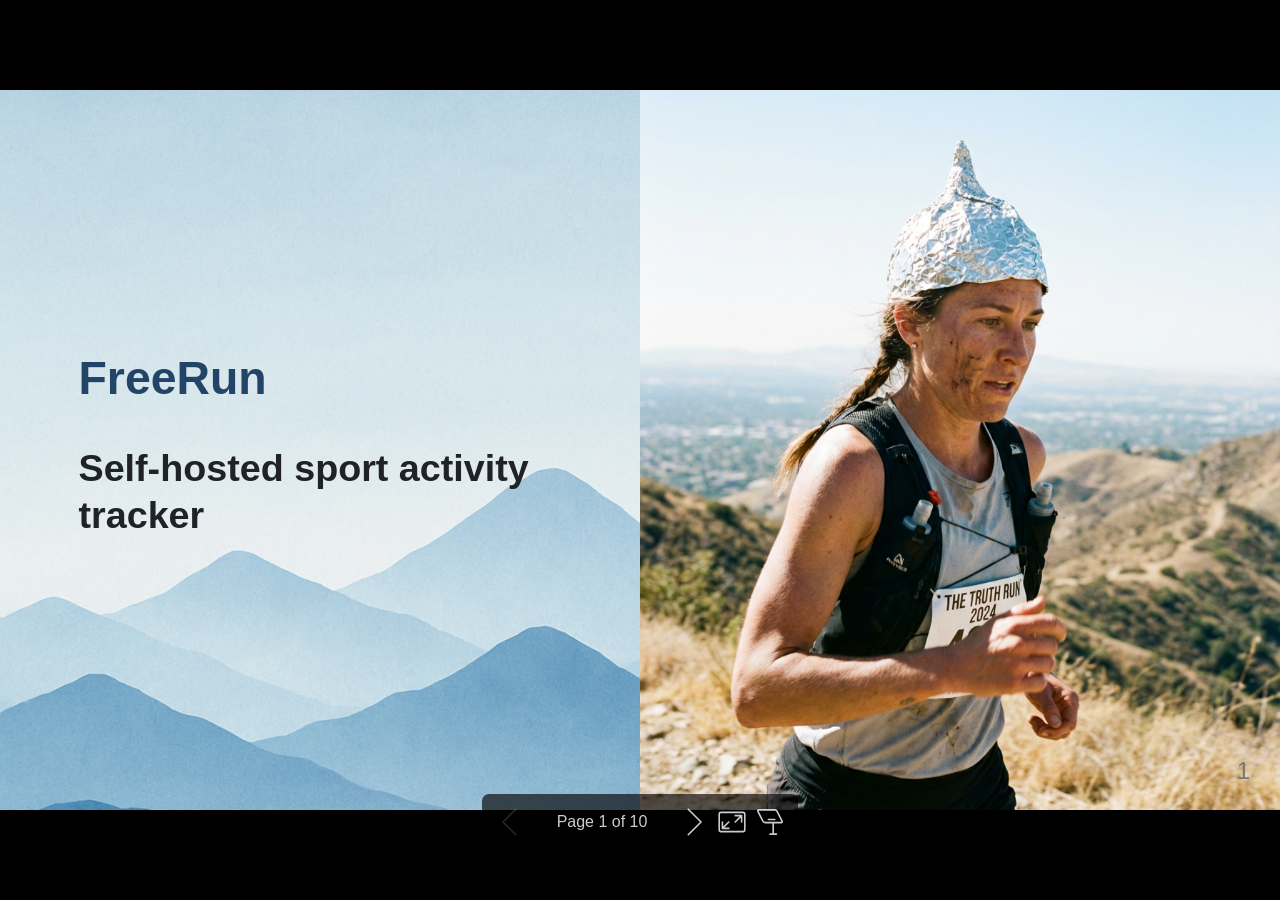
==== commit b35ed5dd: "Update presentation" ====
--- a/freerun.html
+++ b/freerun.html
@@ -8,58 +8,63 @@
  * @size 16:9 1280px 720px
  * @size 4:3 960px 720px
  */div#\:\$p > svg > foreignObject > section{--base-size-4:calc(var(--marpit-root-font-size, 1rem) * 0.25);--base-size-8:calc(var(--marpit-root-font-size, 1rem) * 0.5);--base-size-16:calc(var(--marpit-root-font-size, 1rem) * 1);--base-size-24:calc(var(--marpit-root-font-size, 1rem) * 1.5);--base-size-40:calc(var(--marpit-root-font-size, 1rem) * 2.5);--base-text-weight-normal:400;--base-text-weight-medium:500;--base-text-weight-semibold:600;--fontStack-monospace:ui-monospace, SFMono-Regular, SF Mono, Menlo, Consolas, Liberation Mono, monospace;--fgColor-accent:Highlight;}div#\:\$p > svg > foreignObject > section [data-theme=light],div#\:\$p > svg > foreignObject > section{color-scheme:light;--focus-outlineColor:#0969da;--fgColor-default:#1f2328;--fgColor-muted:#59636e;--fgColor-accent:#0969da;--fgColor-success:#1a7f37;--fgColor-attention:#9a6700;--fgColor-danger:#d1242f;--fgColor-done:#8250df;--bgColor-default:#fff;--bgColor-muted:#f6f8fa;--bgColor-neutral-muted:#818b981f;--bgColor-attention-muted:#fff8c5;--borderColor-default:#d1d9e0;--borderColor-muted:#d1d9e0b3;--borderColor-neutral-muted:#d1d9e0b3;--borderColor-accent-emphasis:#0969da;--borderColor-success-emphasis:#1a7f37;--borderColor-attention-emphasis:#9a6700;--borderColor-danger-emphasis:#cf222e;--borderColor-done-emphasis:#8250df;--color-prettylights-syntax-comment:#59636e;--color-prettylights-syntax-constant:#0550ae;--color-prettylights-syntax-constant-other-reference-link:#0a3069;--color-prettylights-syntax-entity:#6639ba;--color-prettylights-syntax-storage-modifier-import:#1f2328;--color-prettylights-syntax-entity-tag:#0550ae;--color-prettylights-syntax-keyword:#cf222e;--color-prettylights-syntax-string:#0a3069;--color-prettylights-syntax-variable:#953800;--color-prettylights-syntax-brackethighlighter-unmatched:#82071e;--color-prettylights-syntax-brackethighlighter-angle:#59636e;--color-prettylights-syntax-invalid-illegal-text:#f6f8fa;--color-prettylights-syntax-invalid-illegal-bg:#82071e;--color-prettylights-syntax-carriage-return-text:#f6f8fa;--color-prettylights-syntax-carriage-return-bg:#cf222e;--color-prettylights-syntax-string-regexp:#116329;--color-prettylights-syntax-markup-list:#3b2300;--color-prettylights-syntax-markup-heading:#0550ae;--color-prettylights-syntax-markup-italic:#1f2328;--color-prettylights-syntax-markup-bold:#1f2328;--color-prettylights-syntax-markup-deleted-text:#82071e;--color-prettylights-syntax-markup-deleted-bg:#ffebe9;--color-prettylights-syntax-markup-inserted-text:#116329;--color-prettylights-syntax-markup-inserted-bg:#dafbe1;--color-prettylights-syntax-markup-changed-text:#953800;--color-prettylights-syntax-markup-changed-bg:#ffd8b5;--color-prettylights-syntax-markup-ignored-text:#d1d9e0;--color-prettylights-syntax-markup-ignored-bg:#0550ae;--color-prettylights-syntax-meta-diff-range:#8250df;--color-prettylights-syntax-sublimelinter-gutter-mark:#818b98;}div#\:\$p > svg > foreignObject > section [data-theme=dark],div#\:\$p > svg > foreignObject > section:where(.invert){color-scheme:dark;--focus-outlineColor:#1f6feb;--fgColor-default:#f0f6fc;--fgColor-muted:#9198a1;--fgColor-accent:#4493f8;--fgColor-success:#3fb950;--fgColor-attention:#d29922;--fgColor-danger:#f85149;--fgColor-done:#ab7df8;--bgColor-default:#0d1117;--bgColor-muted:#151b23;--bgColor-neutral-muted:#656c7633;--bgColor-attention-muted:#bb800926;--borderColor-default:#3d444d;--borderColor-muted:#3d444db3;--borderColor-neutral-muted:#3d444db3;--borderColor-accent-emphasis:#1f6feb;--borderColor-success-emphasis:#238636;--borderColor-attention-emphasis:#9e6a03;--borderColor-danger-emphasis:#da3633;--borderColor-done-emphasis:#8957e5;--color-prettylights-syntax-comment:#9198a1;--color-prettylights-syntax-constant:#79c0ff;--color-prettylights-syntax-constant-other-reference-link:#a5d6ff;--color-prettylights-syntax-entity:#d2a8ff;--color-prettylights-syntax-storage-modifier-import:#f0f6fc;--color-prettylights-syntax-entity-tag:#7ee787;--color-prettylights-syntax-keyword:#ff7b72;--color-prettylights-syntax-string:#a5d6ff;--color-prettylights-syntax-variable:#ffa657;--color-prettylights-syntax-brackethighlighter-unmatched:#f85149;--color-prettylights-syntax-brackethighlighter-angle:#9198a1;--color-prettylights-syntax-invalid-illegal-text:#f0f6fc;--color-prettylights-syntax-invalid-illegal-bg:#8e1519;--color-prettylights-syntax-carriage-return-text:#f0f6fc;--color-prettylights-syntax-carriage-return-bg:#b62324;--color-prettylights-syntax-string-regexp:#7ee787;--color-prettylights-syntax-markup-list:#f2cc60;--color-prettylights-syntax-markup-heading:#1f6feb;--color-prettylights-syntax-markup-italic:#f0f6fc;--color-prettylights-syntax-markup-bold:#f0f6fc;--color-prettylights-syntax-markup-deleted-text:#ffdcd7;--color-prettylights-syntax-markup-deleted-bg:#67060c;--color-prettylights-syntax-markup-inserted-text:#aff5b4;--color-prettylights-syntax-markup-inserted-bg:#033a16;--color-prettylights-syntax-markup-changed-text:#ffdfb6;--color-prettylights-syntax-markup-changed-bg:#5a1e02;--color-prettylights-syntax-markup-ignored-text:#f0f6fc;--color-prettylights-syntax-markup-ignored-bg:#1158c7;--color-prettylights-syntax-meta-diff-range:#d2a8ff;--color-prettylights-syntax-sublimelinter-gutter-mark:#3d444d;}div#\:\$p > svg > foreignObject > section{-ms-text-size-adjust:100%;-webkit-text-size-adjust:100%;background-color:var(--bgColor-default);color:var(--fgColor-default);font-family:-apple-system,BlinkMacSystemFont,Segoe UI,Noto Sans,Helvetica,Arial,sans-serif,Apple Color Emoji,Segoe UI Emoji;font-size:16px;line-height:1.5;margin:0;word-wrap:break-word}div#\:\$p > svg > foreignObject > section{--marpit-root-font-size:16px;}div#\:\$p > svg > foreignObject > section :is(h1, marp-h1):hover .anchor .octicon-link:before,div#\:\$p > svg > foreignObject > section :is(h2, marp-h2):hover .anchor .octicon-link:before,div#\:\$p > svg > foreignObject > section :is(h3, marp-h3):hover .anchor .octicon-link:before,div#\:\$p > svg > foreignObject > section :is(h4, marp-h4):hover .anchor .octicon-link:before,div#\:\$p > svg > foreignObject > section :is(h5, marp-h5):hover .anchor .octicon-link:before,div#\:\$p > svg > foreignObject > section :is(h6, marp-h6):hover .anchor .octicon-link:before{background-color:currentColor;content:" ";display:inline-block;height:16px;-webkit-mask-image:url('data:image/svg+xml;charset=utf-8,<svg xmlns="http://www.w3.org/2000/svg" aria-hidden="true" viewBox="0 0 16 16"><path fill-rule="evenodd" d="M7.775 3.275a.75.75 0 0 0 1.06 1.06l1.25-1.25a2 2 0 1 1 2.83 2.83l-2.5 2.5a2 2 0 0 1-2.83 0 .75.75 0 0 0-1.06 1.06 3.5 3.5 0 0 0 4.95 0l2.5-2.5a3.5 3.5 0 0 0-4.95-4.95zm-4.69 9.64a2 2 0 0 1 0-2.83l2.5-2.5a2 2 0 0 1 2.83 0 .75.75 0 0 0 1.06-1.06 3.5 3.5 0 0 0-4.95 0l-2.5 2.5a3.5 3.5 0 0 0 4.95 4.95l1.25-1.25a.75.75 0 0 0-1.06-1.06l-1.25 1.25a2 2 0 0 1-2.83 0"/></svg>');mask-image:url('data:image/svg+xml;charset=utf-8,<svg xmlns="http://www.w3.org/2000/svg" aria-hidden="true" viewBox="0 0 16 16"><path fill-rule="evenodd" d="M7.775 3.275a.75.75 0 0 0 1.06 1.06l1.25-1.25a2 2 0 1 1 2.83 2.83l-2.5 2.5a2 2 0 0 1-2.83 0 .75.75 0 0 0-1.06 1.06 3.5 3.5 0 0 0 4.95 0l2.5-2.5a3.5 3.5 0 0 0-4.95-4.95zm-4.69 9.64a2 2 0 0 1 0-2.83l2.5-2.5a2 2 0 0 1 2.83 0 .75.75 0 0 0 1.06-1.06 3.5 3.5 0 0 0-4.95 0l-2.5 2.5a3.5 3.5 0 0 0 4.95 4.95l1.25-1.25a.75.75 0 0 0-1.06-1.06l-1.25 1.25a2 2 0 0 1-2.83 0"/></svg>');width:16px}div#\:\$p > svg > foreignObject > section details,div#\:\$p > svg > foreignObject > section figcaption,div#\:\$p > svg > foreignObject > section figure{display:block}div#\:\$p > svg > foreignObject > section summary{display:list-item}div#\:\$p > svg > foreignObject > section [hidden]{display:none!important}div#\:\$p > svg > foreignObject > section a{background-color:transparent;color:var(--fgColor-accent);text-decoration:none}div#\:\$p > svg > foreignObject > section abbr[title]{border-bottom:none;-webkit-text-decoration:underline dotted;text-decoration:underline dotted}div#\:\$p > svg > foreignObject > section b,div#\:\$p > svg > foreignObject > section strong{font-weight:var(--base-text-weight-semibold, 600)}div#\:\$p > svg > foreignObject > section dfn{font-style:italic}div#\:\$p > svg > foreignObject > section :is(h1, marp-h1){border-bottom:1px solid var(--borderColor-muted);font-size:2em;font-weight:var(--base-text-weight-semibold, 600);margin:.67em 0;padding-bottom:.3em}div#\:\$p > svg > foreignObject > section mark{background-color:var(--bgColor-attention-muted);color:var(--fgColor-default)}div#\:\$p > svg > foreignObject > section small{font-size:90%}div#\:\$p > svg > foreignObject > section sub,div#\:\$p > svg > foreignObject > section sup{font-size:75%;line-height:0;position:relative;vertical-align:baseline}div#\:\$p > svg > foreignObject > section sub{bottom:-.25em}div#\:\$p > svg > foreignObject > section sup{top:-.5em}div#\:\$p > svg > foreignObject > section img{border-style:none;box-sizing:content-box;max-width:100%}div#\:\$p > svg > foreignObject > section code,div#\:\$p > svg > foreignObject > section kbd,div#\:\$p > svg > foreignObject > section :is(pre, marp-pre),div#\:\$p > svg > foreignObject > section samp{font-family:monospace;font-size:1em}div#\:\$p > svg > foreignObject > section figure{margin:1em var(--base-size-40)}div#\:\$p > svg > foreignObject > section hr{background:transparent;background-color:var(--borderColor-default);border:0;box-sizing:content-box;height:.25em;margin:var(--base-size-24) 0;overflow:hidden;padding:0}div#\:\$p > svg > foreignObject > section input{font:inherit;font-family:inherit;font-size:inherit;line-height:inherit;margin:0;overflow:visible}div#\:\$p > svg > foreignObject > section [type=button],div#\:\$p > svg > foreignObject > section [type=reset],div#\:\$p > svg > foreignObject > section [type=submit]{-webkit-appearance:button;-moz-appearance:button;appearance:button}div#\:\$p > svg > foreignObject > section [type=checkbox],div#\:\$p > svg > foreignObject > section [type=radio]{box-sizing:border-box;padding:0}div#\:\$p > svg > foreignObject > section [type=number]::-webkit-inner-spin-button,div#\:\$p > svg > foreignObject > section [type=number]::-webkit-outer-spin-button{height:auto}div#\:\$p > svg > foreignObject > section [type=search]::-webkit-search-cancel-button,div#\:\$p > svg > foreignObject > section [type=search]::-webkit-search-decoration{-webkit-appearance:none;appearance:none}div#\:\$p > svg > foreignObject > section ::-webkit-input-placeholder{color:inherit;opacity:.54}div#\:\$p > svg > foreignObject > section ::-webkit-file-upload-button{-webkit-appearance:button;appearance:button;font:inherit}div#\:\$p > svg > foreignObject > section a:hover{text-decoration:underline}div#\:\$p > svg > foreignObject > section ::-moz-placeholder{color:var(--fgColor-muted);opacity:1}div#\:\$p > svg > foreignObject > section ::placeholder{color:var(--fgColor-muted);opacity:1}div#\:\$p > svg > foreignObject > section hr:after,div#\:\$p > svg > foreignObject > section hr:before{content:"";display:table}div#\:\$p > svg > foreignObject > section hr:after{clear:both}div#\:\$p > svg > foreignObject > section table{border-collapse:collapse;border-spacing:0;display:block;font-variant:tabular-nums;max-width:100%;overflow:auto;width:-moz-max-content;width:max-content}div#\:\$p > svg > foreignObject > section td,div#\:\$p > svg > foreignObject > section th{padding:0}div#\:\$p > svg > foreignObject > section details summary{cursor:pointer}div#\:\$p > svg > foreignObject > section [role=button]:focus,div#\:\$p > svg > foreignObject > section a:focus,div#\:\$p > svg > foreignObject > section input[type=checkbox]:focus,div#\:\$p > svg > foreignObject > section input[type=radio]:focus{box-shadow:none;outline:2px solid var(--focus-outlineColor);outline-offset:-2px}div#\:\$p > svg > foreignObject > section [role=button]:focus:not(:focus-visible),div#\:\$p > svg > foreignObject > section a:focus:not(:focus-visible),div#\:\$p > svg > foreignObject > section input[type=checkbox]:focus:not(:focus-visible),div#\:\$p > svg > foreignObject > section input[type=radio]:focus:not(:focus-visible){outline:1px solid transparent}div#\:\$p > svg > foreignObject > section [role=button]:focus-visible,div#\:\$p > svg > foreignObject > section a:focus-visible,div#\:\$p > svg > foreignObject > section input[type=checkbox]:focus-visible,div#\:\$p > svg > foreignObject > section input[type=radio]:focus-visible{box-shadow:none;outline:2px solid var(--focus-outlineColor);outline-offset:-2px}div#\:\$p > svg > foreignObject > section a:not([class]):focus,div#\:\$p > svg > foreignObject > section a:not([class]):focus-visible,div#\:\$p > svg > foreignObject > section input[type=checkbox]:focus,div#\:\$p > svg > foreignObject > section input[type=checkbox]:focus-visible,div#\:\$p > svg > foreignObject > section input[type=radio]:focus,div#\:\$p > svg > foreignObject > section input[type=radio]:focus-visible{outline-offset:0}div#\:\$p > svg > foreignObject > section kbd{background-color:var(--bgColor-muted);border-bottom-color:var(--borderColor-neutral-muted);border:1px solid var(--borderColor-neutral-muted);border-radius:6px;box-shadow:inset 0 -1px 0 var(--borderColor-neutral-muted);color:var(--fgColor-default);display:inline-block;font:11px var(--fontStack-monospace, ui-monospace, SFMono-Regular, SF Mono, Menlo, Consolas, Liberation Mono, monospace);line-height:10px;padding:var(--base-size-4);vertical-align:middle}div#\:\$p > svg > foreignObject > section :is(h1, marp-h1),div#\:\$p > svg > foreignObject > section :is(h2, marp-h2),div#\:\$p > svg > foreignObject > section :is(h3, marp-h3),div#\:\$p > svg > foreignObject > section :is(h4, marp-h4),div#\:\$p > svg > foreignObject > section :is(h5, marp-h5),div#\:\$p > svg > foreignObject > section :is(h6, marp-h6){font-weight:var(--base-text-weight-semibold, 600);line-height:1.25;margin-bottom:var(--base-size-16);margin-top:var(--base-size-24)}div#\:\$p > svg > foreignObject > section :is(h2, marp-h2){border-bottom:1px solid var(--borderColor-muted);font-size:1.5em;padding-bottom:.3em}div#\:\$p > svg > foreignObject > section :is(h2, marp-h2),div#\:\$p > svg > foreignObject > section :is(h3, marp-h3){font-weight:var(--base-text-weight-semibold, 600)}div#\:\$p > svg > foreignObject > section :is(h3, marp-h3){font-size:1.25em}div#\:\$p > svg > foreignObject > section :is(h4, marp-h4){font-size:1em}div#\:\$p > svg > foreignObject > section :is(h4, marp-h4),div#\:\$p > svg > foreignObject > section :is(h5, marp-h5){font-weight:var(--base-text-weight-semibold, 600)}div#\:\$p > svg > foreignObject > section :is(h5, marp-h5){font-size:.875em}div#\:\$p > svg > foreignObject > section :is(h6, marp-h6){color:var(--fgColor-muted);font-size:.85em;font-weight:var(--base-text-weight-semibold, 600)}div#\:\$p > svg > foreignObject > section p{margin-bottom:10px;margin-top:0}div#\:\$p > svg > foreignObject > section blockquote{border-left:.25em solid var(--borderColor-default);color:var(--fgColor-muted);margin:0;padding:0 1em}div#\:\$p > svg > foreignObject > section ol,div#\:\$p > svg > foreignObject > section ul{margin-bottom:0;margin-top:0;padding-left:2em}div#\:\$p > svg > foreignObject > section ol ol,div#\:\$p > svg > foreignObject > section ul ol{list-style-type:lower-roman}div#\:\$p > svg > foreignObject > section ol ol ol,div#\:\$p > svg > foreignObject > section ol ul ol,div#\:\$p > svg > foreignObject > section ul ol ol,div#\:\$p > svg > foreignObject > section ul ul ol{list-style-type:lower-alpha}div#\:\$p > svg > foreignObject > section dd{margin-left:0}div#\:\$p > svg > foreignObject > section code,div#\:\$p > svg > foreignObject > section :is(pre, marp-pre),div#\:\$p > svg > foreignObject > section samp,div#\:\$p > svg > foreignObject > section tt{font-family:var(--fontStack-monospace, ui-monospace, SFMono-Regular, SF Mono, Menlo, Consolas, Liberation Mono, monospace);font-size:12px}div#\:\$p > svg > foreignObject > section :is(pre, marp-pre){margin-bottom:0;margin-top:0;word-wrap:normal}div#\:\$p > svg > foreignObject > section .octicon{display:inline-block;overflow:visible!important;vertical-align:text-bottom;fill:currentColor}div#\:\$p > svg > foreignObject > section input::-webkit-inner-spin-button,div#\:\$p > svg > foreignObject > section input::-webkit-outer-spin-button{-webkit-appearance:none;appearance:none;margin:0}div#\:\$p > svg > foreignObject > section .mr-2{margin-right:var(--base-size-8, 8px)!important}div#\:\$p > svg > foreignObject > section:after,div#\:\$p > svg > foreignObject > section:before{display:table}div#\:\$p > svg > foreignObject > section:after{clear:both}div#\:\$p > svg > foreignObject > section>:first-child{margin-top:0!important}div#\:\$p > svg > foreignObject > section>:last-child{margin-bottom:0!important}div#\:\$p > svg > foreignObject > section a:not([href]){color:inherit;text-decoration:none}div#\:\$p > svg > foreignObject > section .absent{color:var(--fgColor-danger)}div#\:\$p > svg > foreignObject > section .anchor{float:left;line-height:1;margin-left:-20px;padding-right:var(--base-size-4)}div#\:\$p > svg > foreignObject > section .anchor:focus{outline:none}div#\:\$p > svg > foreignObject > section blockquote,div#\:\$p > svg > foreignObject > section details,div#\:\$p > svg > foreignObject > section dl,div#\:\$p > svg > foreignObject > section ol,div#\:\$p > svg > foreignObject > section p,div#\:\$p > svg > foreignObject > section :is(pre, marp-pre),div#\:\$p > svg > foreignObject > section table,div#\:\$p > svg > foreignObject > section ul{margin-bottom:var(--base-size-16);margin-top:0}div#\:\$p > svg > foreignObject > section blockquote>:first-child{margin-top:0}div#\:\$p > svg > foreignObject > section blockquote>:last-child{margin-bottom:0}div#\:\$p > svg > foreignObject > section :is(h1, marp-h1) .octicon-link,div#\:\$p > svg > foreignObject > section :is(h2, marp-h2) .octicon-link,div#\:\$p > svg > foreignObject > section :is(h3, marp-h3) .octicon-link,div#\:\$p > svg > foreignObject > section :is(h4, marp-h4) .octicon-link,div#\:\$p > svg > foreignObject > section :is(h5, marp-h5) .octicon-link,div#\:\$p > svg > foreignObject > section :is(h6, marp-h6) .octicon-link{color:var(--fgColor-default);vertical-align:middle;visibility:hidden}div#\:\$p > svg > foreignObject > section :is(h1, marp-h1):hover .anchor,div#\:\$p > svg > foreignObject > section :is(h2, marp-h2):hover .anchor,div#\:\$p > svg > foreignObject > section :is(h3, marp-h3):hover .anchor,div#\:\$p > svg > foreignObject > section :is(h4, marp-h4):hover .anchor,div#\:\$p > svg > foreignObject > section :is(h5, marp-h5):hover .anchor,div#\:\$p > svg > foreignObject > section :is(h6, marp-h6):hover .anchor{text-decoration:none}div#\:\$p > svg > foreignObject > section :is(h1, marp-h1):hover .anchor .octicon-link,div#\:\$p > svg > foreignObject > section :is(h2, marp-h2):hover .anchor .octicon-link,div#\:\$p > svg > foreignObject > section :is(h3, marp-h3):hover .anchor .octicon-link,div#\:\$p > svg > foreignObject > section :is(h4, marp-h4):hover .anchor .octicon-link,div#\:\$p > svg > foreignObject > section :is(h5, marp-h5):hover .anchor .octicon-link,div#\:\$p > svg > foreignObject > section :is(h6, marp-h6):hover .anchor .octicon-link{visibility:visible}div#\:\$p > svg > foreignObject > section :is(h1, marp-h1) code,div#\:\$p > svg > foreignObject > section :is(h1, marp-h1) tt,div#\:\$p > svg > foreignObject > section :is(h2, marp-h2) code,div#\:\$p > svg > foreignObject > section :is(h2, marp-h2) tt,div#\:\$p > svg > foreignObject > section :is(h3, marp-h3) code,div#\:\$p > svg > foreignObject > section :is(h3, marp-h3) tt,div#\:\$p > svg > foreignObject > section :is(h4, marp-h4) code,div#\:\$p > svg > foreignObject > section :is(h4, marp-h4) tt,div#\:\$p > svg > foreignObject > section :is(h5, marp-h5) code,div#\:\$p > svg > foreignObject > section :is(h5, marp-h5) tt,div#\:\$p > svg > foreignObject > section :is(h6, marp-h6) code,div#\:\$p > svg > foreignObject > section :is(h6, marp-h6) tt{font-size:inherit;padding:0 .2em}div#\:\$p > svg > foreignObject > section summary :is(h1, marp-h1),div#\:\$p > svg > foreignObject > section summary :is(h2, marp-h2),div#\:\$p > svg > foreignObject > section summary :is(h3, marp-h3),div#\:\$p > svg > foreignObject > section summary :is(h4, marp-h4),div#\:\$p > svg > foreignObject > section summary :is(h5, marp-h5),div#\:\$p > svg > foreignObject > section summary :is(h6, marp-h6){display:inline-block}div#\:\$p > svg > foreignObject > section summary :is(h1, marp-h1) .anchor,div#\:\$p > svg > foreignObject > section summary :is(h2, marp-h2) .anchor,div#\:\$p > svg > foreignObject > section summary :is(h3, marp-h3) .anchor,div#\:\$p > svg > foreignObject > section summary :is(h4, marp-h4) .anchor,div#\:\$p > svg > foreignObject > section summary :is(h5, marp-h5) .anchor,div#\:\$p > svg > foreignObject > section summary :is(h6, marp-h6) .anchor{margin-left:-40px}div#\:\$p > svg > foreignObject > section summary :is(h1, marp-h1),div#\:\$p > svg > foreignObject > section summary :is(h2, marp-h2){border-bottom:0;padding-bottom:0}div#\:\$p > svg > foreignObject > section ol.no-list,div#\:\$p > svg > foreignObject > section ul.no-list{list-style-type:none;padding:0}div#\:\$p > svg > foreignObject > section ol[type="a s"]{list-style-type:lower-alpha}div#\:\$p > svg > foreignObject > section ol[type="A s"]{list-style-type:upper-alpha}div#\:\$p > svg > foreignObject > section ol[type="i s"]{list-style-type:lower-roman}div#\:\$p > svg > foreignObject > section ol[type="I s"]{list-style-type:upper-roman}div#\:\$p > svg > foreignObject > section div>ol:not([type]),div#\:\$p > svg > foreignObject > section ol[type="1"]{list-style-type:decimal}div#\:\$p > svg > foreignObject > section ol ol,div#\:\$p > svg > foreignObject > section ol ul,div#\:\$p > svg > foreignObject > section ul ol,div#\:\$p > svg > foreignObject > section ul ul{margin-bottom:0;margin-top:0}div#\:\$p > svg > foreignObject > section li>p{margin-top:var(--base-size-16)}div#\:\$p > svg > foreignObject > section li+li{margin-top:.25em}div#\:\$p > svg > foreignObject > section dl{padding:0}div#\:\$p > svg > foreignObject > section dl dt{font-size:1em;font-style:italic;font-weight:var(--base-text-weight-semibold, 600);margin-top:var(--base-size-16);padding:0}div#\:\$p > svg > foreignObject > section dl dd{margin-bottom:var(--base-size-16);padding:0 var(--base-size-16)}div#\:\$p > svg > foreignObject > section table th{font-weight:var(--base-text-weight-semibold, 600)}div#\:\$p > svg > foreignObject > section table td,div#\:\$p > svg > foreignObject > section table th{border:1px solid var(--borderColor-default);padding:6px 13px}div#\:\$p > svg > foreignObject > section table td>:last-child{margin-bottom:0}div#\:\$p > svg > foreignObject > section table tr{background-color:var(--bgColor-default);border-top:1px solid var(--borderColor-muted)}div#\:\$p > svg > foreignObject > section table tr:nth-child(2n){background-color:var(--bgColor-muted)}div#\:\$p > svg > foreignObject > section table img{background-color:transparent}div#\:\$p > svg > foreignObject > section img[align=right]{padding-left:20px}div#\:\$p > svg > foreignObject > section img[align=left]{padding-right:20px}div#\:\$p > svg > foreignObject > section .emoji{background-color:transparent;max-width:none;vertical-align:text-top}div#\:\$p > svg > foreignObject > section :is(span, marp-span).frame,div#\:\$p > svg > foreignObject > section :is(span, marp-span).frame>:is(span, marp-span){display:block;overflow:hidden}div#\:\$p > svg > foreignObject > section :is(span, marp-span).frame>:is(span, marp-span){border:1px solid var(--borderColor-default);float:left;margin:13px 0 0;padding:7px;width:auto}div#\:\$p > svg > foreignObject > section :is(span, marp-span).frame :is(span, marp-span) img{display:block;float:left}div#\:\$p > svg > foreignObject > section :is(span, marp-span).frame :is(span, marp-span) :is(span, marp-span){clear:both;color:var(--fgColor-default);display:block;padding:5px 0 0}div#\:\$p > svg > foreignObject > section :is(span, marp-span).align-center{clear:both;display:block;overflow:hidden}div#\:\$p > svg > foreignObject > section :is(span, marp-span).align-center>:is(span, marp-span){display:block;margin:13px auto 0;overflow:hidden;text-align:center}div#\:\$p > svg > foreignObject > section :is(span, marp-span).align-center :is(span, marp-span) img{margin:0 auto;text-align:center}div#\:\$p > svg > foreignObject > section :is(span, marp-span).align-right{clear:both;display:block;overflow:hidden}div#\:\$p > svg > foreignObject > section :is(span, marp-span).align-right>:is(span, marp-span){display:block;margin:13px 0 0;overflow:hidden;text-align:right}div#\:\$p > svg > foreignObject > section :is(span, marp-span).align-right :is(span, marp-span) img{margin:0;text-align:right}div#\:\$p > svg > foreignObject > section :is(span, marp-span).float-left{display:block;float:left;margin-right:13px;overflow:hidden}div#\:\$p > svg > foreignObject > section :is(span, marp-span).float-left :is(span, marp-span){margin:13px 0 0}div#\:\$p > svg > foreignObject > section :is(span, marp-span).float-right{display:block;float:right;margin-left:13px;overflow:hidden}div#\:\$p > svg > foreignObject > section :is(span, marp-span).float-right>:is(span, marp-span){display:block;margin:13px auto 0;overflow:hidden;text-align:right}div#\:\$p > svg > foreignObject > section code,div#\:\$p > svg > foreignObject > section tt{background-color:var(--bgColor-neutral-muted);border-radius:6px;font-size:85%;margin:0;padding:.2em .4em;white-space:break-spaces}div#\:\$p > svg > foreignObject > section code br,div#\:\$p > svg > foreignObject > section tt br{display:none}div#\:\$p > svg > foreignObject > section del code{text-decoration:inherit}div#\:\$p > svg > foreignObject > section samp{font-size:85%}div#\:\$p > svg > foreignObject > section :is(pre, marp-pre) code{font-size:100%}div#\:\$p > svg > foreignObject > section :is(pre, marp-pre)>code{background:transparent;border:0;margin:0;padding:0;white-space:pre;word-break:normal}div#\:\$p > svg > foreignObject > section .highlight{margin-bottom:var(--base-size-16)}div#\:\$p > svg > foreignObject > section .highlight :is(pre, marp-pre){margin-bottom:0;word-break:normal}div#\:\$p > svg > foreignObject > section :is(pre, marp-pre){background-color:var(--bgColor-muted);border-radius:6px;color:var(--fgColor-default);font-size:85%;line-height:1.45;overflow:auto;padding:var(--base-size-16)}div#\:\$p > svg > foreignObject > section :is(pre, marp-pre) code,div#\:\$p > svg > foreignObject > section :is(pre, marp-pre) tt{display:inline;line-height:inherit;margin:0;max-width:auto;overflow:visible;padding:0;word-wrap:normal;background-color:transparent;border:0}div#\:\$p > svg > foreignObject > section .csv-data td,div#\:\$p > svg > foreignObject > section .csv-data th{font-size:12px;line-height:1;overflow:hidden;padding:5px;text-align:left;white-space:nowrap}div#\:\$p > svg > foreignObject > section .csv-data .blob-num{background:var(--bgColor-default);border:0;padding:10px var(--base-size-8) 9px;text-align:right}div#\:\$p > svg > foreignObject > section .csv-data tr{border-top:0}div#\:\$p > svg > foreignObject > section .csv-data th{background:var(--bgColor-muted);border-top:0;font-weight:var(--base-text-weight-semibold, 600)}div#\:\$p > svg > foreignObject > section [data-footnote-ref]:before{content:"["}div#\:\$p > svg > foreignObject > section [data-footnote-ref]:after{content:"]"}div#\:\$p > svg > foreignObject > section .footnotes{border-top:1px solid var(--borderColor-default);color:var(--fgColor-muted);font-size:12px}div#\:\$p > svg > foreignObject > section div#\:\$p > svg > foreignObject > section section.footnotes{--marpit-root-font-size:12px;}div#\:\$p > svg > foreignObject > section .footnotes ol,div#\:\$p > svg > foreignObject > section .footnotes ol ul{padding-left:var(--base-size-16)}div#\:\$p > svg > foreignObject > section .footnotes ol ul{display:inline-block;margin-top:var(--base-size-16)}div#\:\$p > svg > foreignObject > section .footnotes li{position:relative}div#\:\$p > svg > foreignObject > section .footnotes li:target:before{border:2px solid var(--borderColor-accent-emphasis);border-radius:6px;bottom:calc(var(--base-size-8)*-1);content:"";left:calc(var(--base-size-24)*-1);pointer-events:none;position:absolute;right:calc(var(--base-size-8)*-1);top:calc(var(--base-size-8)*-1)}div#\:\$p > svg > foreignObject > section .footnotes li:target{color:var(--fgColor-default)}div#\:\$p > svg > foreignObject > section .footnotes .data-footnote-backref g-emoji{font-family:monospace}div#\:\$p > svg > foreignObject > section body:has(:modal){padding-right:var(--dialog-scrollgutter)!important}div#\:\$p > svg > foreignObject > section .pl-c{color:var(--color-prettylights-syntax-comment)}div#\:\$p > svg > foreignObject > section .pl-c1,div#\:\$p > svg > foreignObject > section .pl-s .pl-v{color:var(--color-prettylights-syntax-constant)}div#\:\$p > svg > foreignObject > section .pl-e,div#\:\$p > svg > foreignObject > section .pl-en{color:var(--color-prettylights-syntax-entity)}div#\:\$p > svg > foreignObject > section .pl-s .pl-s1,div#\:\$p > svg > foreignObject > section .pl-smi{color:var(--color-prettylights-syntax-storage-modifier-import)}div#\:\$p > svg > foreignObject > section .pl-ent{color:var(--color-prettylights-syntax-entity-tag)}div#\:\$p > svg > foreignObject > section .pl-k{color:var(--color-prettylights-syntax-keyword)}div#\:\$p > svg > foreignObject > section .pl-pds,div#\:\$p > svg > foreignObject > section .pl-s,div#\:\$p > svg > foreignObject > section .pl-s .pl-pse .pl-s1,div#\:\$p > svg > foreignObject > section .pl-sr,div#\:\$p > svg > foreignObject > section .pl-sr .pl-cce,div#\:\$p > svg > foreignObject > section .pl-sr .pl-sra,div#\:\$p > svg > foreignObject > section .pl-sr .pl-sre{color:var(--color-prettylights-syntax-string)}div#\:\$p > svg > foreignObject > section .pl-smw,div#\:\$p > svg > foreignObject > section .pl-v{color:var(--color-prettylights-syntax-variable)}div#\:\$p > svg > foreignObject > section .pl-bu{color:var(--color-prettylights-syntax-brackethighlighter-unmatched)}div#\:\$p > svg > foreignObject > section .pl-ii{background-color:var(--color-prettylights-syntax-invalid-illegal-bg);color:var(--color-prettylights-syntax-invalid-illegal-text)}div#\:\$p > svg > foreignObject > section .pl-c2{background-color:var(--color-prettylights-syntax-carriage-return-bg);color:var(--color-prettylights-syntax-carriage-return-text)}div#\:\$p > svg > foreignObject > section .pl-sr .pl-cce{color:var(--color-prettylights-syntax-string-regexp);font-weight:700}div#\:\$p > svg > foreignObject > section .pl-ml{color:var(--color-prettylights-syntax-markup-list)}div#\:\$p > svg > foreignObject > section .pl-mh,div#\:\$p > svg > foreignObject > section .pl-mh .pl-en,div#\:\$p > svg > foreignObject > section .pl-ms{color:var(--color-prettylights-syntax-markup-heading);font-weight:700}div#\:\$p > svg > foreignObject > section .pl-mi{color:var(--color-prettylights-syntax-markup-italic);font-style:italic}div#\:\$p > svg > foreignObject > section .pl-mb{color:var(--color-prettylights-syntax-markup-bold);font-weight:700}div#\:\$p > svg > foreignObject > section .pl-md{background-color:var(--color-prettylights-syntax-markup-deleted-bg);color:var(--color-prettylights-syntax-markup-deleted-text)}div#\:\$p > svg > foreignObject > section .pl-mi1{background-color:var(--color-prettylights-syntax-markup-inserted-bg);color:var(--color-prettylights-syntax-markup-inserted-text)}div#\:\$p > svg > foreignObject > section .pl-mc{background-color:var(--color-prettylights-syntax-markup-changed-bg);color:var(--color-prettylights-syntax-markup-changed-text)}div#\:\$p > svg > foreignObject > section .pl-mi2{background-color:var(--color-prettylights-syntax-markup-ignored-bg);color:var(--color-prettylights-syntax-markup-ignored-text)}div#\:\$p > svg > foreignObject > section .pl-mdr{color:var(--color-prettylights-syntax-meta-diff-range);font-weight:700}div#\:\$p > svg > foreignObject > section .pl-ba{color:var(--color-prettylights-syntax-brackethighlighter-angle)}div#\:\$p > svg > foreignObject > section .pl-sg{color:var(--color-prettylights-syntax-sublimelinter-gutter-mark)}div#\:\$p > svg > foreignObject > section .pl-corl{color:var(--color-prettylights-syntax-constant-other-reference-link);text-decoration:underline}div#\:\$p > svg > foreignObject > section [role=button]:focus:not(:focus-visible),div#\:\$p > svg > foreignObject > section [role=tabpanel][tabindex="0"]:focus:not(:focus-visible),div#\:\$p > svg > foreignObject > section a:focus:not(:focus-visible),div#\:\$p > svg > foreignObject > section button:focus:not(:focus-visible),div#\:\$p > svg > foreignObject > section summary:focus:not(:focus-visible){box-shadow:none;outline:none}div#\:\$p > svg > foreignObject > section [tabindex="0"]:focus:not(:focus-visible),div#\:\$p > svg > foreignObject > section details-dialog:focus:not(:focus-visible){outline:none}div#\:\$p > svg > foreignObject > section g-emoji{display:inline-block;font-family:Apple Color Emoji,Segoe UI Emoji,Segoe UI Symbol;font-size:1em;font-style:normal!important;font-weight:var(--base-text-weight-normal, 400);line-height:1;min-width:1ch;vertical-align:-.075em}div#\:\$p > svg > foreignObject > section g-emoji img{height:1em;width:1em}div#\:\$p > svg > foreignObject > section .task-list-item{list-style-type:none}div#\:\$p > svg > foreignObject > section .task-list-item label{font-weight:var(--base-text-weight-normal, 400)}div#\:\$p > svg > foreignObject > section .task-list-item.enabled label{cursor:pointer}div#\:\$p > svg > foreignObject > section .task-list-item+.task-list-item{margin-top:var(--base-size-4)}div#\:\$p > svg > foreignObject > section .task-list-item .handle{display:none}div#\:\$p > svg > foreignObject > section .task-list-item-checkbox{margin:0 .2em .25em -1.4em;vertical-align:middle}div#\:\$p > svg > foreignObject > section ul:dir(rtl) .task-list-item-checkbox{margin:0 -1.6em .25em .2em}div#\:\$p > svg > foreignObject > section ol:dir(rtl) .task-list-item-checkbox{margin:0 -1.6em .25em .2em}div#\:\$p > svg > foreignObject > section .contains-task-list:focus-within .task-list-item-convert-container,div#\:\$p > svg > foreignObject > section .contains-task-list:hover .task-list-item-convert-container{display:block;height:24px;overflow:visible;width:auto;clip:auto}div#\:\$p > svg > foreignObject > section ::-webkit-calendar-picker-indicator{filter:invert(50%)}div#\:\$p > svg > foreignObject > section .markdown-alert{border-left:.25em solid var(--borderColor-default);color:inherit;margin-bottom:var(--base-size-16);padding:var(--base-size-8) var(--base-size-16)}div#\:\$p > svg > foreignObject > section .markdown-alert>:first-child{margin-top:0}div#\:\$p > svg > foreignObject > section .markdown-alert>:last-child{margin-bottom:0}div#\:\$p > svg > foreignObject > section .markdown-alert .markdown-alert-title{align-items:center;display:flex;font-weight:var(--base-text-weight-medium, 500);line-height:1}div#\:\$p > svg > foreignObject > section .markdown-alert.markdown-alert-note{border-left-color:var(--borderColor-accent-emphasis)}div#\:\$p > svg > foreignObject > section .markdown-alert.markdown-alert-note .markdown-alert-title{color:var(--fgColor-accent)}div#\:\$p > svg > foreignObject > section .markdown-alert.markdown-alert-important{border-left-color:var(--borderColor-done-emphasis)}div#\:\$p > svg > foreignObject > section .markdown-alert.markdown-alert-important .markdown-alert-title{color:var(--fgColor-done)}div#\:\$p > svg > foreignObject > section .markdown-alert.markdown-alert-warning{border-left-color:var(--borderColor-attention-emphasis)}div#\:\$p > svg > foreignObject > section .markdown-alert.markdown-alert-warning .markdown-alert-title{color:var(--fgColor-attention)}div#\:\$p > svg > foreignObject > section .markdown-alert.markdown-alert-tip{border-left-color:var(--borderColor-success-emphasis)}div#\:\$p > svg > foreignObject > section .markdown-alert.markdown-alert-tip .markdown-alert-title{color:var(--fgColor-success)}div#\:\$p > svg > foreignObject > section .markdown-alert.markdown-alert-caution{border-left-color:var(--borderColor-danger-emphasis)}div#\:\$p > svg > foreignObject > section .markdown-alert.markdown-alert-caution .markdown-alert-title{color:var(--fgColor-danger)}div#\:\$p > svg > foreignObject > section>:first-child>.heading-element:first-child{margin-top:0!important}div#\:\$p > svg > foreignObject > section .highlight :is(pre, marp-pre):has(+.zeroclipboard-container){min-height:52px}div#\:\$p > svg > foreignObject > section :is(h1, marp-h1){color:var(--h1-color);font-size:1.6em}div#\:\$p > svg > foreignObject > section :is(h1, marp-h1),div#\:\$p > svg > foreignObject > section :is(h2, marp-h2){border-bottom:none}div#\:\$p > svg > foreignObject > section :is(h2, marp-h2){font-size:1.3em}div#\:\$p > svg > foreignObject > section :is(h3, marp-h3){font-size:1.1em}div#\:\$p > svg > foreignObject > section :is(h4, marp-h4){font-size:1.05em}div#\:\$p > svg > foreignObject > section :is(h5, marp-h5){font-size:1em}div#\:\$p > svg > foreignObject > section :is(h6, marp-h6){font-size:.9em}div#\:\$p > svg > foreignObject > section :is(h1, marp-h1) strong,div#\:\$p > svg > foreignObject > section :is(h2, marp-h2) strong,div#\:\$p > svg > foreignObject > section :is(h3, marp-h3) strong,div#\:\$p > svg > foreignObject > section :is(h4, marp-h4) strong,div#\:\$p > svg > foreignObject > section :is(h5, marp-h5) strong,div#\:\$p > svg > foreignObject > section :is(h6, marp-h6) strong{color:var(--heading-strong-color);font-weight:inherit}div#\:\$p > svg > foreignObject > section :is(h1, marp-h1)::part(auto-scaling),div#\:\$p > svg > foreignObject > section :is(h2, marp-h2)::part(auto-scaling),div#\:\$p > svg > foreignObject > section :is(h3, marp-h3)::part(auto-scaling),div#\:\$p > svg > foreignObject > section :is(h4, marp-h4)::part(auto-scaling),div#\:\$p > svg > foreignObject > section :is(h5, marp-h5)::part(auto-scaling),div#\:\$p > svg > foreignObject > section :is(h6, marp-h6)::part(auto-scaling){max-height:563px}div#\:\$p > svg > foreignObject > section hr{height:0;padding-top:.25em}div#\:\$p > svg > foreignObject > section img{background-color:transparent}div#\:\$p > svg > foreignObject > section :is(pre, marp-pre){border:1px solid var(--borderColor-default);line-height:1.15;overflow:visible}div#\:\$p > svg > foreignObject > section :is(pre, marp-pre)::part(auto-scaling){max-height:529px}div#\:\$p > svg > foreignObject > section :is(pre, marp-pre) :where(.hljs){color:var(--color-prettylights-syntax-storage-modifier-import)}div#\:\$p > svg > foreignObject > section :is(pre, marp-pre) :where(.hljs-doctag),div#\:\$p > svg > foreignObject > section :is(pre, marp-pre) :where(.hljs-keyword),div#\:\$p > svg > foreignObject > section :is(pre, marp-pre) :where(.hljs-meta .hljs-keyword),div#\:\$p > svg > foreignObject > section :is(pre, marp-pre) :where(.hljs-template-tag),div#\:\$p > svg > foreignObject > section :is(pre, marp-pre) :where(.hljs-template-variable),div#\:\$p > svg > foreignObject > section :is(pre, marp-pre) :where(.hljs-type),div#\:\$p > svg > foreignObject > section :is(pre, marp-pre) :where(.hljs-variable.language_){color:var(--color-prettylights-syntax-keyword)}div#\:\$p > svg > foreignObject > section :is(pre, marp-pre) :where(.hljs-title),div#\:\$p > svg > foreignObject > section :is(pre, marp-pre) :where(.hljs-title.class_),div#\:\$p > svg > foreignObject > section :is(pre, marp-pre) :where(.hljs-title.class_.inherited__),div#\:\$p > svg > foreignObject > section :is(pre, marp-pre) :where(.hljs-title.function_){color:var(--color-prettylights-syntax-entity)}div#\:\$p > svg > foreignObject > section :is(pre, marp-pre) :where(.hljs-attr),div#\:\$p > svg > foreignObject > section :is(pre, marp-pre) :where(.hljs-attribute),div#\:\$p > svg > foreignObject > section :is(pre, marp-pre) :where(.hljs-literal),div#\:\$p > svg > foreignObject > section :is(pre, marp-pre) :where(.hljs-meta),div#\:\$p > svg > foreignObject > section :is(pre, marp-pre) :where(.hljs-number),div#\:\$p > svg > foreignObject > section :is(pre, marp-pre) :where(.hljs-operator),div#\:\$p > svg > foreignObject > section :is(pre, marp-pre) :where(.hljs-selector-attr),div#\:\$p > svg > foreignObject > section :is(pre, marp-pre) :where(.hljs-selector-class),div#\:\$p > svg > foreignObject > section :is(pre, marp-pre) :where(.hljs-selector-id),div#\:\$p > svg > foreignObject > section :is(pre, marp-pre) :where(.hljs-variable){color:var(--color-prettylights-syntax-constant)}div#\:\$p > svg > foreignObject > section :is(pre, marp-pre) :where(.hljs-meta .hljs-string),div#\:\$p > svg > foreignObject > section :is(pre, marp-pre) :where(.hljs-regexp),div#\:\$p > svg > foreignObject > section :is(pre, marp-pre) :where(.hljs-string){color:var(--color-prettylights-syntax-string)}div#\:\$p > svg > foreignObject > section :is(pre, marp-pre) :where(.hljs-built_in),div#\:\$p > svg > foreignObject > section :is(pre, marp-pre) :where(.hljs-symbol){color:var(--color-prettylights-syntax-variable)}div#\:\$p > svg > foreignObject > section :is(pre, marp-pre) :where(.hljs-code),div#\:\$p > svg > foreignObject > section :is(pre, marp-pre) :where(.hljs-comment),div#\:\$p > svg > foreignObject > section :is(pre, marp-pre) :where(.hljs-formula){color:var(--color-prettylights-syntax-comment)}div#\:\$p > svg > foreignObject > section :is(pre, marp-pre) :where(.hljs-name),div#\:\$p > svg > foreignObject > section :is(pre, marp-pre) :where(.hljs-quote),div#\:\$p > svg > foreignObject > section :is(pre, marp-pre) :where(.hljs-selector-pseudo),div#\:\$p > svg > foreignObject > section :is(pre, marp-pre) :where(.hljs-selector-tag){color:var(--color-prettylights-syntax-entity-tag)}div#\:\$p > svg > foreignObject > section :is(pre, marp-pre) :where(.hljs-subst){color:var(--color-prettylights-syntax-storage-modifier-import)}div#\:\$p > svg > foreignObject > section :is(pre, marp-pre) :where(.hljs-section){color:var(--color-prettylights-syntax-markup-heading);font-weight:700}div#\:\$p > svg > foreignObject > section :is(pre, marp-pre) :where(.hljs-bullet){color:var(--color-prettylights-syntax-markup-list)}div#\:\$p > svg > foreignObject > section :is(pre, marp-pre) :where(.hljs-emphasis){color:var(--color-prettylights-syntax-markup-italic);font-style:italic}div#\:\$p > svg > foreignObject > section :is(pre, marp-pre) :where(.hljs-strong){color:var(--color-prettylights-syntax-markup-bold);font-weight:700}div#\:\$p > svg > foreignObject > section :is(pre, marp-pre) :where(.hljs-addition){background-color:var(--color-prettylights-syntax-markup-inserted-bg);color:var(--color-prettylights-syntax-markup-inserted-text)}div#\:\$p > svg > foreignObject > section :is(pre, marp-pre) :where(.hljs-deletion){background-color:var(--color-prettylights-syntax-markup-deleted-bg);color:var(--color-prettylights-syntax-markup-deleted-text)}div#\:\$p > svg > foreignObject > section footer,div#\:\$p > svg > foreignObject > section header{color:var(--header-footer-color);font-size:18px;left:30px;margin:0;position:absolute}div#\:\$p > svg > foreignObject > section header{top:21px}div#\:\$p > svg > foreignObject > section footer{bottom:21px}div#\:\$p > svg > foreignObject > section{--h1-color:#246;--header-footer-color:hsla(0,0%,40%,.75);--heading-strong-color:#48c;--paginate-color:#777;--base-size-4:4px;--base-size-8:8px;--base-size-16:16px;--base-size-24:24px;--base-size-40:40px;align-items:stretch;display:block;flex-flow:column nowrap;font-size:29px;height:720px;padding:78.5px;place-content:safe center center;width:1280px}div#\:\$p > svg > foreignObject > section{--marpit-root-font-size:29px;}div#\:\$p > svg > foreignObject > section:where(.invert){--h1-color:#cee7ff;--header-footer-color:hsla(0,0%,60%,.75);--heading-strong-color:#7bf;--paginate-color:#999;}div#\:\$p > svg > foreignObject > section>:last-child,div#\:\$p > svg > foreignObject > section[data-footer]>:nth-last-child(2){margin-bottom:0}div#\:\$p > svg > foreignObject > section>:first-child,div#\:\$p > svg > foreignObject > section>header:first-child+*{margin-top:0}div#\:\$p > svg > foreignObject > section:after{bottom:21px;color:var(--paginate-color);font-size:24px;padding:0;position:absolute;right:30px}div#\:\$p > svg > foreignObject > section:after{--marpit-root-font-size:24px;}div#\:\$p > svg > foreignObject > section[data-color] :is(h1, marp-h1),div#\:\$p > svg > foreignObject > section[data-color] :is(h2, marp-h2),div#\:\$p > svg > foreignObject > section[data-color] :is(h3, marp-h3),div#\:\$p > svg > foreignObject > section[data-color] :is(h4, marp-h4),div#\:\$p > svg > foreignObject > section[data-color] :is(h5, marp-h5),div#\:\$p > svg > foreignObject > section[data-color] :is(h6, marp-h6){color:currentcolor}div#\:\$p > svg > foreignObject > section[data-marpit-advanced-background="background"]{columns:initial!important;display:block!important;padding:0!important}div#\:\$p > svg > foreignObject > section[data-marpit-advanced-background="background"]::before, div#\:\$p > svg > foreignObject > section[data-marpit-advanced-background="background"]::after, div#\:\$p > svg > foreignObject > section[data-marpit-advanced-background="content"]::before, div#\:\$p > svg > foreignObject > section[data-marpit-advanced-background="content"]::after{display:none!important}div#\:\$p > svg > foreignObject > section[data-marpit-advanced-background="background"] > div[data-marpit-advanced-background-container]{all:initial;display:flex;flex-direction:row;height:100%;overflow:hidden;width:100%}div#\:\$p > svg > foreignObject > section[data-marpit-advanced-background="background"] > div[data-marpit-advanced-background-container][data-marpit-advanced-background-direction="vertical"]{flex-direction:column}div#\:\$p > svg > foreignObject > section[data-marpit-advanced-background="background"][data-marpit-advanced-background-split] > div[data-marpit-advanced-background-container]{width:var(--marpit-advanced-background-split, 50%)}div#\:\$p > svg > foreignObject > section[data-marpit-advanced-background="background"][data-marpit-advanced-background-split="right"] > div[data-marpit-advanced-background-container]{margin-left:calc(100% - var(--marpit-advanced-background-split, 50%))}div#\:\$p > svg > foreignObject > section[data-marpit-advanced-background="background"] > div[data-marpit-advanced-background-container] > figure{all:initial;background-position:center;background-repeat:no-repeat;background-size:cover;flex:auto;margin:0}div#\:\$p > svg > foreignObject > section[data-marpit-advanced-background="background"] > div[data-marpit-advanced-background-container] > figure > figcaption{position:absolute;border:0;clip:rect(0, 0, 0, 0);height:1px;margin:-1px;overflow:hidden;padding:0;white-space:nowrap;width:1px}div#\:\$p > svg > foreignObject > section[data-marpit-advanced-background="content"], div#\:\$p > svg > foreignObject > section[data-marpit-advanced-background="pseudo"]{background:transparent!important}div#\:\$p > svg > foreignObject > section[data-marpit-advanced-background="pseudo"], div#\:\$p > svg[data-marpit-svg] > foreignObject[data-marpit-advanced-background="pseudo"]{pointer-events:none!important}div#\:\$p > svg > foreignObject > section[data-marpit-advanced-background-split]{width:100%;height:100%}
-</style></head><body><div class="bespoke-marp-osc"><button data-bespoke-marp-osc="prev" tabindex="-1" title="Previous slide">Previous slide</button><span data-bespoke-marp-osc="page"></span><button data-bespoke-marp-osc="next" tabindex="-1" title="Next slide">Next slide</button><button data-bespoke-marp-osc="fullscreen" tabindex="-1" title="Toggle fullscreen (f)">Toggle fullscreen</button><button data-bespoke-marp-osc="presenter" tabindex="-1" title="Open presenter view (p)">Open presenter view</button></div><div id=":$p"><svg data-marpit-svg="" viewBox="0 0 1280 720"><foreignObject width="1280" height="720"><section data-paginate="true" data-background-image="url('images/freerun/background.png')" lang="en-US" data-marpit-pagination="1" style="--paginate:true;--background-image:url('images/freerun/background.png');background-image:url('images/freerun/background.png');background-position:center;background-repeat:no-repeat;background-size:cover;--marpit-advanced-background-split:50%;" data-marpit-pagination-total="9" data-marpit-advanced-background="background" data-marpit-advanced-background-split="right"><div data-marpit-advanced-background-container="true" data-marpit-advanced-background-direction="horizontal"><figure style="background-image:url(&quot;images/freerun/home.png&quot;);"></figure></div></section></foreignObject><foreignObject width="50%" height="720"><section id="1" data-paginate="true" data-background-image="url('images/freerun/background.png')" lang="en-US" data-marpit-pagination="1" style="--paginate:true;--background-image:url('images/freerun/background.png');background-image:url('images/freerun/background.png');background-position:center;background-repeat:no-repeat;background-size:cover;--marpit-advanced-background-split:50%;" data-marpit-pagination-total="9" data-marpit-advanced-background="content" data-marpit-advanced-background-split="right">
+</style></head><body><div class="bespoke-marp-osc"><button data-bespoke-marp-osc="prev" tabindex="-1" title="Previous slide">Previous slide</button><span data-bespoke-marp-osc="page"></span><button data-bespoke-marp-osc="next" tabindex="-1" title="Next slide">Next slide</button><button data-bespoke-marp-osc="fullscreen" tabindex="-1" title="Toggle fullscreen (f)">Toggle fullscreen</button><button data-bespoke-marp-osc="presenter" tabindex="-1" title="Open presenter view (p)">Open presenter view</button></div><div id=":$p"><svg data-marpit-svg="" viewBox="0 0 1280 720"><foreignObject width="1280" height="720"><section data-paginate="true" data-background-image="url('images/freerun/background.png')" lang="en-US" data-marpit-pagination="1" style="--paginate:true;--background-image:url('images/freerun/background.png');background-image:url('images/freerun/background.png');background-position:center;background-repeat:no-repeat;background-size:cover;--marpit-advanced-background-split:50%;" data-marpit-pagination-total="10" data-marpit-advanced-background="background" data-marpit-advanced-background-split="right"><div data-marpit-advanced-background-container="true" data-marpit-advanced-background-direction="horizontal"><figure style="background-image:url(&quot;images/freerun/home.png&quot;);"></figure></div></section></foreignObject><foreignObject width="50%" height="720"><section id="1" data-paginate="true" data-background-image="url('images/freerun/background.png')" lang="en-US" data-marpit-pagination="1" style="--paginate:true;--background-image:url('images/freerun/background.png');background-image:url('images/freerun/background.png');background-position:center;background-repeat:no-repeat;background-size:cover;--marpit-advanced-background-split:50%;" data-marpit-pagination-total="10" data-marpit-advanced-background="content" data-marpit-advanced-background-split="right">
 <h1 id="freerun">FreeRun</h1>
 <h2 id="self-hosted-sport-activity-tracker">Self-hosted sport activity tracker</h2>
 </section>
-</foreignObject><foreignObject width="1280" height="720" data-marpit-advanced-background="pseudo"><section data-paginate="true" data-background-image="url('images/freerun/background.png')" lang="en-US" data-marpit-pagination="1" style="" data-marpit-pagination-total="9" data-marpit-advanced-background="pseudo" data-marpit-advanced-background-split="right"></section></foreignObject></svg><svg data-marpit-svg="" viewBox="0 0 1280 720"><foreignObject width="1280" height="720"><section id="2" data-paginate="true" data-background-image="url('images/freerun/background.png')" lang="en-US" data-marpit-pagination="2" style="--paginate:true;--background-image:url('images/freerun/background.png');background-image:url('images/freerun/background.png');background-position:center;background-repeat:no-repeat;background-size:cover;" data-marpit-pagination-total="9">
+</foreignObject><foreignObject width="1280" height="720" data-marpit-advanced-background="pseudo"><section data-paginate="true" data-background-image="url('images/freerun/background.png')" lang="en-US" data-marpit-pagination="1" style="" data-marpit-pagination-total="10" data-marpit-advanced-background="pseudo" data-marpit-advanced-background-split="right"></section></foreignObject></svg><svg data-marpit-svg="" viewBox="0 0 1280 720"><foreignObject width="1280" height="720"><section id="2" data-paginate="true" data-background-image="url('images/freerun/background.png')" lang="en-US" data-marpit-pagination="2" style="--paginate:true;--background-image:url('images/freerun/background.png');background-image:url('images/freerun/background.png');background-position:center;background-repeat:no-repeat;background-size:cover;" data-marpit-pagination-total="10">
 <h2 id="problem">Problem</h2>
 <p>Many people use activity trackers to record their workouts.<br />
 However, most tracker providers monetize user data as an additional revenue stream:</p>
 <ul>
 <li>Your workout data is sold to cities, researchers, and commercial partners</li>
-<li>Activity patterns enable targeted advertising based on your routes and habits</li>
 <li>This creates privacy risks—your home location, daily routines, and health data</li>
+<li>Activity patterns also enable targeted advertising based on your routes and habits</li>
 </ul>
+<p>There are privacy risks too without sharing data to the 3rd parties!</p>
 </section>
-</foreignObject></svg><svg data-marpit-svg="" viewBox="0 0 1280 720"><foreignObject width="1280" height="720"><section data-paginate="true" data-background-image="url('images/freerun/background.png')" lang="en-US" data-marpit-pagination="3" style="--paginate:true;--background-image:url('images/freerun/background.png');background-image:url('images/freerun/background.png');background-position:center;background-repeat:no-repeat;background-size:cover;--marpit-advanced-background-split:50%;" data-marpit-pagination-total="9" data-marpit-advanced-background="background" data-marpit-advanced-background-split="right"><div data-marpit-advanced-background-container="true" data-marpit-advanced-background-direction="horizontal"><figure style="background-image:url(&quot;images/freerun/military-base.webp&quot;);"></figure></div></section></foreignObject><foreignObject width="50%" height="720"><section id="3" data-paginate="true" data-background-image="url('images/freerun/background.png')" lang="en-US" data-marpit-pagination="3" style="--paginate:true;--background-image:url('images/freerun/background.png');background-image:url('images/freerun/background.png');background-position:center;background-repeat:no-repeat;background-size:cover;--marpit-advanced-background-split:50%;" data-marpit-pagination-total="9" data-marpit-advanced-background="content" data-marpit-advanced-background-split="right">
+</foreignObject></svg><svg data-marpit-svg="" viewBox="0 0 1280 720"><foreignObject width="1280" height="720"><section data-paginate="true" data-background-image="url('images/freerun/background.png')" lang="en-US" data-marpit-pagination="3" style="--paginate:true;--background-image:url('images/freerun/background.png');background-image:url('images/freerun/background.png');background-position:center;background-repeat:no-repeat;background-size:cover;--marpit-advanced-background-split:50%;" data-marpit-pagination-total="10" data-marpit-advanced-background="background" data-marpit-advanced-background-split="right"><div data-marpit-advanced-background-container="true" data-marpit-advanced-background-direction="horizontal"><figure style="background-image:url(&quot;images/freerun/military-base.webp&quot;);"></figure></div></section></foreignObject><foreignObject width="50%" height="720"><section id="3" data-paginate="true" data-background-image="url('images/freerun/background.png')" lang="en-US" data-marpit-pagination="3" style="--paginate:true;--background-image:url('images/freerun/background.png');background-image:url('images/freerun/background.png');background-position:center;background-repeat:no-repeat;background-size:cover;--marpit-advanced-background-split:50%;" data-marpit-pagination-total="10" data-marpit-advanced-background="content" data-marpit-advanced-background-split="right">
 <h2 id="you-can-find-secret-military-bases-via-strava">You can find secret military bases via Strava</h2>
 </section>
-</foreignObject><foreignObject width="1280" height="720" data-marpit-advanced-background="pseudo"><section data-paginate="true" data-background-image="url('images/freerun/background.png')" lang="en-US" data-marpit-pagination="3" style="" data-marpit-pagination-total="9" data-marpit-advanced-background="pseudo" data-marpit-advanced-background-split="right"></section></foreignObject></svg><svg data-marpit-svg="" viewBox="0 0 1280 720"><foreignObject width="1280" height="720"><section data-paginate="true" data-background-image="url('images/freerun/background.png')" lang="en-US" data-marpit-pagination="4" style="--paginate:true;--background-image:url('images/freerun/background.png');background-image:url('images/freerun/background.png');background-position:center;background-repeat:no-repeat;background-size:cover;--marpit-advanced-background-split:50%;" data-marpit-pagination-total="9" data-marpit-advanced-background="background" data-marpit-advanced-background-split="right"><div data-marpit-advanced-background-container="true" data-marpit-advanced-background-direction="horizontal"><figure style="background-image:url(&quot;images/freerun/happy-runner.webp&quot;);"></figure></div></section></foreignObject><foreignObject width="50%" height="720"><section id="4" data-paginate="true" data-background-image="url('images/freerun/background.png')" lang="en-US" data-marpit-pagination="4" style="--paginate:true;--background-image:url('images/freerun/background.png');background-image:url('images/freerun/background.png');background-position:center;background-repeat:no-repeat;background-size:cover;--marpit-advanced-background-split:50%;" data-marpit-pagination-total="9" data-marpit-advanced-background="content" data-marpit-advanced-background-split="right">
+</foreignObject><foreignObject width="1280" height="720" data-marpit-advanced-background="pseudo"><section data-paginate="true" data-background-image="url('images/freerun/background.png')" lang="en-US" data-marpit-pagination="3" style="" data-marpit-pagination-total="10" data-marpit-advanced-background="pseudo" data-marpit-advanced-background-split="right"></section></foreignObject></svg><svg data-marpit-svg="" viewBox="0 0 1280 720"><foreignObject width="1280" height="720"><section id="4" data-paginate="true" data-background-image="url('images/freerun/background.png')" lang="en-US" data-marpit-pagination="4" style="--paginate:true;--background-image:url('images/freerun/background.png');background-image:url('images/freerun/background.png');background-position:center;background-repeat:no-repeat;background-size:cover;" data-marpit-pagination-total="10">
+<h2 id="possible-solution">Possible solution</h2>
+<p>A self-hosted sport activity tracker where you keep your data only for yourself</p>
+</section>
+</foreignObject></svg><svg data-marpit-svg="" viewBox="0 0 1280 720"><foreignObject width="1280" height="720"><section data-paginate="true" data-background-image="url('images/freerun/background.png')" lang="en-US" data-marpit-pagination="5" style="--paginate:true;--background-image:url('images/freerun/background.png');background-image:url('images/freerun/background.png');background-position:center;background-repeat:no-repeat;background-size:cover;--marpit-advanced-background-split:50%;" data-marpit-pagination-total="10" data-marpit-advanced-background="background" data-marpit-advanced-background-split="right"><div data-marpit-advanced-background-container="true" data-marpit-advanced-background-direction="horizontal"><figure style="background-image:url(&quot;images/freerun/happy-runner.webp&quot;);"></figure></div></section></foreignObject><foreignObject width="50%" height="720"><section id="5" data-paginate="true" data-background-image="url('images/freerun/background.png')" lang="en-US" data-marpit-pagination="5" style="--paginate:true;--background-image:url('images/freerun/background.png');background-image:url('images/freerun/background.png');background-position:center;background-repeat:no-repeat;background-size:cover;--marpit-advanced-background-split:50%;" data-marpit-pagination-total="10" data-marpit-advanced-background="content" data-marpit-advanced-background-split="right">
 <h2 id="but-people-still-like-to-brag-about-their-workouts">But: People still like to brag about their workouts!</h2>
 </section>
-</foreignObject><foreignObject width="1280" height="720" data-marpit-advanced-background="pseudo"><section data-paginate="true" data-background-image="url('images/freerun/background.png')" lang="en-US" data-marpit-pagination="4" style="" data-marpit-pagination-total="9" data-marpit-advanced-background="pseudo" data-marpit-advanced-background-split="right"></section></foreignObject></svg><svg data-marpit-svg="" viewBox="0 0 1280 720"><foreignObject width="1280" height="720"><section id="5" data-paginate="true" data-background-image="url('images/freerun/background.png')" lang="en-US" data-marpit-pagination="5" style="--paginate:true;--background-image:url('images/freerun/background.png');background-image:url('images/freerun/background.png');background-position:center;background-repeat:no-repeat;background-size:cover;" data-marpit-pagination-total="9">
+</foreignObject><foreignObject width="1280" height="720" data-marpit-advanced-background="pseudo"><section data-paginate="true" data-background-image="url('images/freerun/background.png')" lang="en-US" data-marpit-pagination="5" style="" data-marpit-pagination-total="10" data-marpit-advanced-background="pseudo" data-marpit-advanced-background-split="right"></section></foreignObject></svg><svg data-marpit-svg="" viewBox="0 0 1280 720"><foreignObject width="1280" height="720"><section id="6" data-paginate="true" data-background-image="url('images/freerun/background.png')" lang="en-US" data-marpit-pagination="6" style="--paginate:true;--background-image:url('images/freerun/background.png');background-image:url('images/freerun/background.png');background-position:center;background-repeat:no-repeat;background-size:cover;" data-marpit-pagination-total="10">
 <h2 id="solution">Solution</h2>
-<p>A self-hosted sport activity tracker with a possibility to share your workouts to selected hosts.</p>
+<p>A self-hosted sport activity tracker with <strong>a possibility to share your workouts</strong> to selected hosts.</p>
 </section>
-</foreignObject></svg><svg data-marpit-svg="" viewBox="0 0 1280 720"><foreignObject width="1280" height="720"><section id="6" data-paginate="true" data-background-image="url('images/freerun/background.png')" lang="en-US" data-marpit-pagination="6" style="--paginate:true;--background-image:url('images/freerun/background.png');background-image:url('images/freerun/background.png');background-position:center;background-repeat:no-repeat;background-size:cover;" data-marpit-pagination-total="9">
-<h2 id="application">Application</h2>
+</foreignObject></svg><svg data-marpit-svg="" viewBox="0 0 1280 720"><foreignObject width="1280" height="720"><section id="7" data-paginate="true" data-background-image="url('images/freerun/background.png')" lang="en-US" data-marpit-pagination="7" style="--paginate:true;--background-image:url('images/freerun/background.png');background-image:url('images/freerun/background.png');background-position:center;background-repeat:no-repeat;background-size:cover;" data-marpit-pagination-total="10">
+<h2 id="high-level-architecture">High-level architecture</h2>
 <ul>
 <li>Front-end, preferably a mobile app</li>
 <li>A self-hosted back-end application</li>
 </ul>
 </section>
-</foreignObject></svg><svg data-marpit-svg="" viewBox="0 0 1280 720"><foreignObject width="1280" height="720"><section id="7" data-paginate="true" data-background-image="url('images/freerun/background.png')" lang="en-US" data-marpit-pagination="7" style="--paginate:true;--background-image:url('images/freerun/background.png');background-image:url('images/freerun/background.png');background-position:center;background-repeat:no-repeat;background-size:cover;" data-marpit-pagination-total="9">
+</foreignObject></svg><svg data-marpit-svg="" viewBox="0 0 1280 720"><foreignObject width="1280" height="720"><section id="8" data-paginate="true" data-background-image="url('images/freerun/background.png')" lang="en-US" data-marpit-pagination="8" style="--paginate:true;--background-image:url('images/freerun/background.png');background-image:url('images/freerun/background.png');background-position:center;background-repeat:no-repeat;background-size:cover;" data-marpit-pagination-total="10">
 <h2 id="mvp">MVP</h2>
-<p>We can start with this functionality:</p>
+<p>We can start with this functionality (ordered by prio):</p>
 <ul>
 <li>Manual workout upload or an integration with existing service</li>
-<li>Workout details</li>
-<li>Workout broadcasting</li>
-<li>Friends activity boards</li>
+<li>Workout detail dashboard</li>
+<li>Workout broadcasting: sharing of workouts to selected hosts</li>
+<li>Activity feed: a log of your and friends' workouts</li>
 <li>Likes and comments <img class="emoji" draggable="false" alt="❤️" src="https://cdn.jsdelivr.net/gh/jdecked/twemoji@16.0.1/assets/svg/2764.svg" data-marp-twemoji=""/></li>
+<li>Workout tracking for running and cycling using the front-end application</li>
 </ul>
 </section>
-</foreignObject></svg><svg data-marpit-svg="" viewBox="0 0 1280 720"><foreignObject width="1280" height="720"><section id="8" data-paginate="true" data-background-image="url('images/freerun/background.png')" lang="en-US" data-marpit-pagination="8" style="--paginate:true;--background-image:url('images/freerun/background.png');background-image:url('images/freerun/background.png');background-position:center;background-repeat:no-repeat;background-size:cover;" data-marpit-pagination-total="9">
+</foreignObject></svg><svg data-marpit-svg="" viewBox="0 0 1280 720"><foreignObject width="1280" height="720"><section id="9" data-paginate="true" data-background-image="url('images/freerun/background.png')" lang="en-US" data-marpit-pagination="9" style="--paginate:true;--background-image:url('images/freerun/background.png');background-image:url('images/freerun/background.png');background-position:center;background-repeat:no-repeat;background-size:cover;" data-marpit-pagination-total="10">
 <h2 id="we-can-scale-it">We can scale it!</h2>
 <ul>
-<li>Workout tracking for running and cycling using the front-end application</li>
 <li>Add more sport activities</li>
 <li>Add gear tracking</li>
 <li>Add statistics, e.g. PRs, trends</li>
 </ul>
 </section>
-</foreignObject></svg><svg data-marpit-svg="" viewBox="0 0 1280 720"><foreignObject width="1280" height="720"><section data-paginate="true" data-background-image="url('images/freerun/background.png')" lang="en-US" data-marpit-pagination="9" style="--paginate:true;--background-image:url('images/freerun/background.png');background-image:url('images/freerun/background.png');background-position:center;background-repeat:no-repeat;background-size:cover;" data-marpit-pagination-total="9" data-marpit-advanced-background="background"><div data-marpit-advanced-background-container="true" data-marpit-advanced-background-direction="horizontal"><figure style="background-image:url(&quot;images/freerun/thank-you.png&quot;);background-size:80%;"></figure></div></section></foreignObject><foreignObject width="1280" height="720"><section id="9" data-paginate="true" data-background-image="url('images/freerun/background.png')" lang="en-US" data-marpit-pagination="9" style="--paginate:true;--background-image:url('images/freerun/background.png');background-image:url('images/freerun/background.png');background-position:center;background-repeat:no-repeat;background-size:cover;" data-marpit-pagination-total="9" data-marpit-advanced-background="content"></section>
+</foreignObject></svg><svg data-marpit-svg="" viewBox="0 0 1280 720"><foreignObject width="1280" height="720"><section data-paginate="true" data-background-image="url('images/freerun/background.png')" lang="en-US" data-marpit-pagination="10" style="--paginate:true;--background-image:url('images/freerun/background.png');background-image:url('images/freerun/background.png');background-position:center;background-repeat:no-repeat;background-size:cover;" data-marpit-pagination-total="10" data-marpit-advanced-background="background"><div data-marpit-advanced-background-container="true" data-marpit-advanced-background-direction="horizontal"><figure style="background-image:url(&quot;images/freerun/thank-you.png&quot;);background-size:80%;"></figure></div></section></foreignObject><foreignObject width="1280" height="720"><section id="10" data-paginate="true" data-background-image="url('images/freerun/background.png')" lang="en-US" data-marpit-pagination="10" style="--paginate:true;--background-image:url('images/freerun/background.png');background-image:url('images/freerun/background.png');background-position:center;background-repeat:no-repeat;background-size:cover;" data-marpit-pagination-total="10" data-marpit-advanced-background="content"></section>
 <script>!function(){"use strict";const t={h1:{proto:()=>HTMLHeadingElement,attrs:{role:"heading","aria-level":"1"},style:"display: block; font-size: 2em; margin-block-start: 0.67em; margin-block-end: 0.67em; margin-inline-start: 0px; margin-inline-end: 0px; font-weight: bold;"},h2:{proto:()=>HTMLHeadingElement,attrs:{role:"heading","aria-level":"2"},style:"display: block; font-size: 1.5em; margin-block-start: 0.83em; margin-block-end: 0.83em; margin-inline-start: 0px; margin-inline-end: 0px; font-weight: bold;"},h3:{proto:()=>HTMLHeadingElement,attrs:{role:"heading","aria-level":"3"},style:"display: block; font-size: 1.17em; margin-block-start: 1em; margin-block-end: 1em; margin-inline-start: 0px; margin-inline-end: 0px; font-weight: bold;"},h4:{proto:()=>HTMLHeadingElement,attrs:{role:"heading","aria-level":"4"},style:"display: block; margin-block-start: 1.33em; margin-block-end: 1.33em; margin-inline-start: 0px; margin-inline-end: 0px; font-weight: bold;"},h5:{proto:()=>HTMLHeadingElement,attrs:{role:"heading","aria-level":"5"},style:"display: block; font-size: 0.83em; margin-block-start: 1.67em; margin-block-end: 1.67em; margin-inline-start: 0px; margin-inline-end: 0px; font-weight: bold;"},h6:{proto:()=>HTMLHeadingElement,attrs:{role:"heading","aria-level":"6"},style:"display: block; font-size: 0.67em; margin-block-start: 2.33em; margin-block-end: 2.33em; margin-inline-start: 0px; margin-inline-end: 0px; font-weight: bold;"},span:{proto:()=>HTMLSpanElement},pre:{proto:()=>HTMLElement,style:"display: block; font-family: monospace; white-space: pre; margin: 1em 0; --marp-auto-scaling-white-space: pre;"}},e="data-marp-auto-scaling-wrapper",i="data-marp-auto-scaling-svg",n="data-marp-auto-scaling-container";class s extends HTMLElement{container;containerSize;containerObserver;svg;svgComputedStyle;svgPreserveAspectRatio="xMinYMid meet";wrapper;wrapperSize;wrapperObserver;constructor(){super();const t=t=>([e])=>{const{width:i,height:n}=e.contentRect;this[t]={width:i,height:n},this.updateSVGRect()};this.attachShadow({mode:"open"}),this.containerObserver=new ResizeObserver(t("containerSize")),this.wrapperObserver=new ResizeObserver(((...e)=>{t("wrapperSize")(...e),this.flushSvgDisplay()}))}static get observedAttributes(){return["data-downscale-only"]}connectedCallback(){this.shadowRoot.innerHTML=`\n<style>\n  svg[${i}] { display: block; width: 100%; height: auto; vertical-align: top; }\n  span[${n}] { display: table; white-space: var(--marp-auto-scaling-white-space, nowrap); width: max-content; }\n</style>\n<div ${e}>\n  <svg part="svg" ${i}>\n    <foreignObject><span ${n}><slot></slot></span></foreignObject>\n  </svg>\n</div>\n    `.split(/\n\s*/).join(""),this.wrapper=this.shadowRoot.querySelector(`div[${e}]`)??void 0;const t=this.svg;this.svg=this.wrapper?.querySelector(`svg[${i}]`)??void 0,this.svg!==t&&(this.svgComputedStyle=this.svg?window.getComputedStyle(this.svg):void 0),this.container=this.svg?.querySelector(`span[${n}]`)??void 0,this.observe()}disconnectedCallback(){this.svg=void 0,this.svgComputedStyle=void 0,this.wrapper=void 0,this.container=void 0,this.observe()}attributeChangedCallback(){this.observe()}flushSvgDisplay(){const{svg:t}=this;t&&(t.style.display="inline",requestAnimationFrame((()=>{t.style.display=""})))}observe(){this.containerObserver.disconnect(),this.wrapperObserver.disconnect(),this.wrapper&&this.wrapperObserver.observe(this.wrapper),this.container&&this.containerObserver.observe(this.container),this.svgComputedStyle&&this.observeSVGStyle(this.svgComputedStyle)}observeSVGStyle(t){const e=()=>{const i=(()=>{const e=t.getPropertyValue("--preserve-aspect-ratio");if(e)return e.trim();return`x${(({textAlign:t,direction:e})=>{if(t.endsWith("left"))return"Min";if(t.endsWith("right"))return"Max";if("start"===t||"end"===t){let i="rtl"===e;return"end"===t&&(i=!i),i?"Max":"Min"}return"Mid"})(t)}YMid meet`})();i!==this.svgPreserveAspectRatio&&(this.svgPreserveAspectRatio=i,this.updateSVGRect()),t===this.svgComputedStyle&&requestAnimationFrame(e)};e()}updateSVGRect(){let t=Math.ceil(this.containerSize?.width??0);const e=Math.ceil(this.containerSize?.height??0);void 0!==this.dataset.downscaleOnly&&(t=Math.max(t,this.wrapperSize?.width??0));const i=this.svg?.querySelector(":scope > foreignObject");if(i?.setAttribute("width",`${t}`),i?.setAttribute("height",`${e}`),this.svg&&(this.svg.setAttribute("viewBox",`0 0 ${t} ${e}`),this.svg.setAttribute("preserveAspectRatio",this.svgPreserveAspectRatio),this.svg.style.height=t<=0||e<=0?"0":""),this.container){const t=this.svgPreserveAspectRatio.toLowerCase();this.container.style.marginLeft=t.startsWith("xmid")||t.startsWith("xmax")?"auto":"0",this.container.style.marginRight=t.startsWith("xmi")?"auto":"0"}}}const r=(t,{attrs:e={},style:i})=>class extends t{constructor(...t){super(...t);for(const[t,i]of Object.entries(e))this.hasAttribute(t)||this.setAttribute(t,i);this._shadow()}static get observedAttributes(){return["data-auto-scaling"]}connectedCallback(){this._update()}attributeChangedCallback(){this._update()}_shadow(){if(!this.shadowRoot)try{this.attachShadow({mode:"open"})}catch(t){if(!(t instanceof Error&&"NotSupportedError"===t.name))throw t}return this.shadowRoot}_update(){const t=this._shadow();if(t){const e=i?`<style>:host { ${i} }</style>`:"";let n="<slot></slot>";const{autoScaling:s}=this.dataset;if(void 0!==s){n=`<marp-auto-scaling exportparts="svg:auto-scaling" ${"downscale-only"===s?"data-downscale-only":""}>${n}</marp-auto-scaling>`}t.innerHTML=e+n}}};let o;const a=Symbol();let l;const c="marpitSVGPolyfill:setZoomFactor,",d=Symbol(),h=Symbol();const g=()=>{const t="Apple Computer, Inc."===navigator.vendor,e=t?[u]:[],i={then:e=>(t?(async()=>{if(void 0===l){const t=document.createElement("canvas");t.width=10,t.height=10;const e=t.getContext("2d"),i=new Image(10,10),n=new Promise((t=>{i.addEventListener("load",(()=>t()))}));i.crossOrigin="anonymous",i.src="data:image/svg+xml;charset=utf8,%3Csvg%20xmlns%3D%22http%3A%2F%2Fwww.w3.org%2F2000%2Fsvg%22%20width%3D%2210%22%20height%3D%2210%22%20viewBox%3D%220%200%201%201%22%3E%3CforeignObject%20width%3D%221%22%20height%3D%221%22%20requiredExtensions%3D%22http%3A%2F%2Fwww.w3.org%2F1999%2Fxhtml%22%3E%3Cdiv%20xmlns%3D%22http%3A%2F%2Fwww.w3.org%2F1999%2Fxhtml%22%20style%3D%22width%3A%201px%3B%20height%3A%201px%3B%20background%3A%20red%3B%20position%3A%20relative%22%3E%3C%2Fdiv%3E%3C%2FforeignObject%3E%3C%2Fsvg%3E",await n,e.drawImage(i,0,0),l=e.getImageData(5,5,1,1).data[3]<128}return l})().then((t=>{null==e||e(t?[u]:[])})):null==e||e([]),i)};return Object.assign(e,i)};let p,m;function u(t){const e="object"==typeof t&&t.target||document,i="object"==typeof t?t.zoom:t;window[h]||(Object.defineProperty(window,h,{configurable:!0,value:!0}),document.body.style.zoom=1.0001,document.body.offsetHeight,document.body.style.zoom=1,window.addEventListener("message",(({data:t,origin:e})=>{if(e===window.origin)try{if(t&&"string"==typeof t&&t.startsWith(c)){const[,e]=t.split(","),i=Number.parseFloat(e);Number.isNaN(i)||(m=i)}}catch(t){console.error(t)}})));let n=!1;Array.from(e.querySelectorAll("svg[data-marpit-svg]"),(t=>{var e,s,r,o;t.style.transform||(t.style.transform="translateZ(0)");const a=i||m||t.currentScale||1;p!==a&&(p=a,n=a);const l=t.getBoundingClientRect(),{length:c}=t.children;for(let i=0;i<c;i+=1){const n=t.children[i];if(n.getScreenCTM){const t=n.getScreenCTM();if(t){const i=null!==(s=null===(e=n.x)||void 0===e?void 0:e.baseVal.value)&&void 0!==s?s:0,c=null!==(o=null===(r=n.y)||void 0===r?void 0:r.baseVal.value)&&void 0!==o?o:0,d=n.children.length;for(let e=0;e<d;e+=1){const s=n.children[e];if("SECTION"===s.tagName){const{style:e}=s;e.transformOrigin||(e.transformOrigin=`${-i}px ${-c}px`),e.transform=`scale(${a}) matrix(${t.a}, ${t.b}, ${t.c}, ${t.d}, ${t.e-l.left}, ${t.f-l.top}) translateZ(0.0001px)`;break}}}}}})),!1!==n&&Array.from(e.querySelectorAll("iframe"),(({contentWindow:t})=>{null==t||t.postMessage(`${c}${n}`,"null"===window.origin?"*":window.origin)}))}function v({once:t=!1,target:e=document}={}){const i=function(t=document){if(t[d])return t[d];let e=!0;const i=()=>{e=!1,delete t[d]};Object.defineProperty(t,d,{configurable:!0,value:i});let n=[],s=!1;(async()=>{try{n=await g()}finally{s=!0}})();const r=()=>{for(const e of n)e({target:t});s&&0===n.length||e&&window.requestAnimationFrame(r)};return r(),i}(e);return t?(i(),()=>{}):i}p=1,m=void 0;const w=Symbol(),b=(e=document)=>{if("undefined"==typeof window)throw new Error("Marp Core's browser script is valid only in browser context.");if(((e=document)=>{const i=window[a];i||customElements.define("marp-auto-scaling",s);for(const n of Object.keys(t)){const s=`marp-${n}`,a=t[n].proto();(o??(o=!!document.createElement("div",{is:"marp-auto-scaling"}).outerHTML.startsWith("<div is"),o))&&a!==HTMLElement?i||customElements.define(s,r(a,{style:t[n].style}),{extends:n}):(i||customElements.define(s,r(HTMLElement,t[n])),e.querySelectorAll(`${n}[is="${s}"]`).forEach((t=>{t.outerHTML=t.outerHTML.replace(new RegExp(`^<${n}`,"i"),`<${s}`).replace(new RegExp(`</${n}>$`,"i"),`</${s}>`)})))}window[a]=!0})(e),e[w])return e[w];const i=v({target:e}),n=()=>{i(),delete e[w]},l=Object.assign(n,{cleanup:n,update:()=>b(e)});return Object.defineProperty(e,w,{configurable:!0,value:l}),l},y=document.currentScript;b(y?y.getRootNode():document)}();
-</script></foreignObject><foreignObject width="1280" height="720" data-marpit-advanced-background="pseudo"><section data-paginate="true" data-background-image="url('images/freerun/background.png')" lang="en-US" data-marpit-pagination="9" style="" data-marpit-pagination-total="9" data-marpit-advanced-background="pseudo"></section></foreignObject></svg></div><script>/*!! License: https://unpkg.com/@marp-team/marp-cli@4.2.3/lib/bespoke.js.LICENSE.txt */
+</script></foreignObject><foreignObject width="1280" height="720" data-marpit-advanced-background="pseudo"><section data-paginate="true" data-background-image="url('images/freerun/background.png')" lang="en-US" data-marpit-pagination="10" style="" data-marpit-pagination-total="10" data-marpit-advanced-background="pseudo"></section></foreignObject></svg></div><script>/*!! License: https://unpkg.com/@marp-team/marp-cli@4.2.3/lib/bespoke.js.LICENSE.txt */
 !function(){"use strict";function e(e){return e&&e.__esModule&&Object.prototype.hasOwnProperty.call(e,"default")?e.default:e}var t,n,r=(n||(n=1,t={from:function(e,t){var n,r=1===(e.parent||e).nodeType?e.parent||e:document.querySelector(e.parent||e),o=[].filter.call("string"==typeof e.slides?r.querySelectorAll(e.slides):e.slides||r.children,function(e){return"SCRIPT"!==e.nodeName}),a={},i=function(e,t){return(t=t||{}).index=o.indexOf(e),t.slide=e,t},s=function(e,t){a[e]=(a[e]||[]).filter(function(e){return e!==t})},c=function(e,t){return(a[e]||[]).reduce(function(e,n){return e&&!1!==n(t)},!0)},l=function(e,t){o[e]&&(n&&c("deactivate",i(n,t)),n=o[e],c("activate",i(n,t)))},d=function(e,t){var r=o.indexOf(n)+e;c(e>0?"next":"prev",i(n,t))&&l(r,t)},u={off:s,on:function(e,t){return(a[e]||(a[e]=[])).push(t),s.bind(null,e,t)},fire:c,slide:function(e,t){if(!arguments.length)return o.indexOf(n);c("slide",i(o[e],t))&&l(e,t)},next:d.bind(null,1),prev:d.bind(null,-1),parent:r,slides:o,destroy:function(e){c("destroy",i(n,e)),a={}}};return(t||[]).forEach(function(e){e(u)}),n||l(0),u}}),t),o=e(r);const a=document.body,i=(...e)=>history.replaceState(...e),s="",c="presenter",l="next",d=["",c,l],u="bespoke-marp-",f=`data-${u}`,m=(e,{protocol:t,host:n,pathname:r,hash:o}=location)=>{const a=e.toString();return`${t}//${n}${r}${a?"?":""}${a}${o}`},g=()=>a.dataset.bespokeView,p=e=>new URLSearchParams(location.search).get(e),v=(e,t={})=>{const n={location,setter:i,...t},r=new URLSearchParams(n.location.search);for(const t of Object.keys(e)){const n=e[t];"string"==typeof n?r.set(t,n):r.delete(t)}try{n.setter({...window.history.state??{}},"",m(r,n.location))}catch(e){console.error(e)}},h=(()=>{const e="bespoke-marp";try{return localStorage.setItem(e,e),localStorage.removeItem(e),!0}catch{return!1}})(),y=e=>{try{return localStorage.getItem(e)}catch{return null}},b=(e,t)=>{try{return localStorage.setItem(e,t),!0}catch{return!1}},w=e=>{try{return localStorage.removeItem(e),!0}catch{return!1}},x=(e,t)=>{const n="aria-hidden";t?e.setAttribute(n,"true"):e.removeAttribute(n)},k=e=>{e.parent.classList.add(`${u}parent`),e.slides.forEach(e=>e.classList.add(`${u}slide`)),e.on("activate",t=>{const n=`${u}active`,r=t.slide,o=r.classList,a=!o.contains(n);if(e.slides.forEach(e=>{e.classList.remove(n),x(e,!0)}),o.add(n),x(r,!1),a){const e=`${n}-ready`;o.add(e),document.body.clientHeight,o.remove(e)}})},$=e=>{let t=0,n=0;Object.defineProperty(e,"fragments",{enumerable:!0,value:e.slides.map(e=>[null,...e.querySelectorAll("[data-marpit-fragment]")])});const r=r=>void 0!==e.fragments[t][n+r],o=(r,o)=>{t=r,n=o,e.fragments.forEach((e,t)=>{e.forEach((e,n)=>{if(null==e)return;const a=t<r||t===r&&n<=o;e.setAttribute(`${f}fragment`,(a?"":"in")+"active");const i=`${f}current-fragment`;t===r&&n===o?e.setAttribute(i,"current"):e.removeAttribute(i)})}),e.fragmentIndex=o;const a={slide:e.slides[r],index:r,fragments:e.fragments[r],fragmentIndex:o};e.fire("fragment",a)};e.on("next",({fragment:a=!0})=>{if(a){if(r(1))return o(t,n+1),!1;const a=t+1;e.fragments[a]&&o(a,0)}else{const r=e.fragments[t].length;if(n+1<r)return o(t,r-1),!1;const a=e.fragments[t+1];a&&o(t+1,a.length-1)}}),e.on("prev",({fragment:a=!0})=>{if(r(-1)&&a)return o(t,n-1),!1;const i=t-1;e.fragments[i]&&o(i,e.fragments[i].length-1)}),e.on("slide",({index:t,fragment:n})=>{let r=0;if(void 0!==n){const o=e.fragments[t];if(o){const{length:e}=o;r=-1===n?e-1:Math.min(Math.max(n,0),e-1)}}o(t,r)}),o(0,0)},E=document,L=()=>!(!E.fullscreenEnabled&&!E.webkitFullscreenEnabled),S=()=>!(!E.fullscreenElement&&!E.webkitFullscreenElement),P=e=>{e.fullscreen=()=>{L()&&(async()=>{S()?(E.exitFullscreen||E.webkitExitFullscreen)?.call(E):((e=E.body)=>{(e.requestFullscreen||e.webkitRequestFullscreen)?.call(e)})()})()},document.addEventListener("keydown",t=>{"f"!==t.key&&"F11"!==t.key||t.altKey||t.ctrlKey||t.metaKey||!L()||(e.fullscreen(),t.preventDefault())})},_=`${u}inactive`,T=(e=2e3)=>({parent:t,fire:n})=>{const r=t.classList,o=e=>n(`marp-${e?"":"in"}active`);let a;const i=()=>{a&&clearTimeout(a),a=setTimeout(()=>{r.add(_),o()},e),r.contains(_)&&(r.remove(_),o(!0))};for(const e of["mousedown","mousemove","touchend"])document.addEventListener(e,i);setTimeout(i,0)},I=["AUDIO","BUTTON","INPUT","SELECT","TEXTAREA","VIDEO"],M=e=>{e.parent.addEventListener("keydown",e=>{if(!e.target)return;const t=e.target;(I.includes(t.nodeName)||"true"===t.contentEditable)&&e.stopPropagation()})},O=e=>{window.addEventListener("load",()=>{for(const t of e.slides){const e=t.querySelector("marp-auto-scaling, [data-auto-scaling], [data-marp-fitting]");t.setAttribute(`${f}load`,e?"":"hideable")}})},A=({interval:e=250}={})=>t=>{document.addEventListener("keydown",e=>{if(" "===e.key&&e.shiftKey)t.prev();else if("ArrowLeft"===e.key||"ArrowUp"===e.key||"PageUp"===e.key)t.prev({fragment:!e.shiftKey});else if(" "!==e.key||e.shiftKey)if("ArrowRight"===e.key||"ArrowDown"===e.key||"PageDown"===e.key)t.next({fragment:!e.shiftKey});else if("End"===e.key)t.slide(t.slides.length-1,{fragment:-1});else{if("Home"!==e.key)return;t.slide(0)}else t.next();e.preventDefault()});let n,r,o=0;t.parent.addEventListener("wheel",a=>{let i=!1;const s=(e,t)=>{e&&(i=i||((e,t)=>((e,t)=>{const n="X"===t?"Width":"Height";return e[`client${n}`]<e[`scroll${n}`]})(e,t)&&((e,t)=>{const{overflow:n}=e,r=e[`overflow${t}`];return"auto"===n||"scroll"===n||"auto"===r||"scroll"===r})(getComputedStyle(e),t))(e,t)),e?.parentElement&&s(e.parentElement,t)};if(0!==a.deltaX&&s(a.target,"X"),0!==a.deltaY&&s(a.target,"Y"),i)return;a.preventDefault();const c=Math.sqrt(a.deltaX**2+a.deltaY**2);if(void 0!==a.wheelDelta){if(void 0===a.webkitForce&&Math.abs(a.wheelDelta)<40)return;if(a.deltaMode===a.DOM_DELTA_PIXEL&&c<4)return}else if(a.deltaMode===a.DOM_DELTA_PIXEL&&c<12)return;r&&clearTimeout(r),r=setTimeout(()=>{n=0},e);const l=Date.now()-o<e,d=c<=n;if(n=c,l||d)return;let u;(a.deltaX>0||a.deltaY>0)&&(u="next"),(a.deltaX<0||a.deltaY<0)&&(u="prev"),u&&(t[u](),o=Date.now())})},C=(e=`.${u}osc`)=>{const t=document.querySelector(e);if(!t)return()=>{};const n=(e,n)=>{t.querySelectorAll(`[${f}osc=${JSON.stringify(e)}]`).forEach(n)};return L()||n("fullscreen",e=>e.style.display="none"),h||n("presenter",e=>{e.disabled=!0,e.title="Presenter view is disabled due to restricted localStorage."}),e=>{t.addEventListener("click",t=>{if(t.target instanceof HTMLElement){const{bespokeMarpOsc:n}=t.target.dataset;n&&t.target.blur();const r={fragment:!t.shiftKey};"next"===n?e.next(r):"prev"===n?e.prev(r):"fullscreen"===n?e?.fullscreen():"presenter"===n&&e.openPresenterView()}}),e.parent.appendChild(t),e.on("activate",({index:t})=>{n("page",n=>n.textContent=`Page ${t+1} of ${e.slides.length}`)}),e.on("fragment",({index:t,fragments:r,fragmentIndex:o})=>{n("prev",e=>e.disabled=0===t&&0===o),n("next",n=>n.disabled=t===e.slides.length-1&&o===r.length-1)}),e.on("marp-active",()=>x(t,!1)),e.on("marp-inactive",()=>x(t,!0)),L()&&(e=>{for(const t of["","webkit"])E.addEventListener(t+"fullscreenchange",e)})(()=>n("fullscreen",e=>e.classList.toggle("exit",L()&&S())))}},D=e=>{window.addEventListener("message",t=>{if(t.origin!==window.origin)return;const[n,r]=t.data.split(":");if("navigate"===n){const[t,n]=r.split(",");let o=Number.parseInt(t,10),a=Number.parseInt(n,10)+1;a>=e.fragments[o].length&&(o+=1,a=0),e.slide(o,{fragment:a})}})};var N,B,q,K,F,j,V,U={exports:{}},X=(N||(N=1,U.exports=(B=["area","base","br","col","command","embed","hr","img","input","keygen","link","meta","param","source","track","wbr"],q=function(e){return String(e).replace(/[&<>"']/g,function(e){return"&"+K[e]+";"})},K={"&":"amp","<":"lt",">":"gt",'"':"quot","'":"apos"},F="dangerouslySetInnerHTML",j={className:"class",htmlFor:"for"},V={},function(e,t){var n=[],r="";t=t||{};for(var o=arguments.length;o-- >2;)n.push(arguments[o]);if("function"==typeof e)return t.children=n.reverse(),e(t);if(e){if(r+="<"+e,t)for(var a in t)!1!==t[a]&&null!=t[a]&&a!==F&&(r+=" "+(j[a]?j[a]:q(a))+'="'+q(t[a])+'"');r+=">"}if(-1===B.indexOf(e)){if(t[F])r+=t[F].__html;else for(;n.length;){var i=n.pop();if(i)if(i.pop)for(var s=i.length;s--;)n.push(i[s]);else r+=!0===V[i]?i:q(i)}r+=e?"</"+e+">":""}return V[r]=!0,r})),U.exports),H=e(X);const R=({children:e})=>H(null,null,...e),W=`${u}presenter-`,J={container:`${W}container`,dragbar:`${W}dragbar-container`,next:`${W}next`,nextContainer:`${W}next-container`,noteContainer:`${W}note-container`,noteWrapper:`${W}note-wrapper`,noteButtons:`${W}note-buttons`,infoContainer:`${W}info-container`,infoPage:`${W}info-page`,infoPageText:`${W}info-page-text`,infoPagePrev:`${W}info-page-prev`,infoPageNext:`${W}info-page-next`,noteButtonsBigger:`${W}note-bigger`,noteButtonsSmaller:`${W}note-smaller`,infoTime:`${W}info-time`,infoTimer:`${W}info-timer`},Y=e=>{const{title:t}=document;document.title="[Presenter view]"+(t?` - ${t}`:"");const n={},r=e=>(n[e]=n[e]||document.querySelector(`.${e}`),n[e]);document.body.appendChild((e=>{const t=document.createElement("div");return t.className=J.container,t.appendChild(e),t.insertAdjacentHTML("beforeend",H(R,null,H("div",{class:J.nextContainer},H("iframe",{class:J.next,src:"?view=next"})),H("div",{class:J.dragbar}),H("div",{class:J.noteContainer},H("div",{class:J.noteWrapper}),H("div",{class:J.noteButtons},H("button",{class:J.noteButtonsSmaller,tabindex:"-1",title:"Smaller notes font size"},"Smaller notes font size"),H("button",{class:J.noteButtonsBigger,tabindex:"-1",title:"Bigger notes font size"},"Bigger notes font size"))),H("div",{class:J.infoContainer},H("div",{class:J.infoPage},H("button",{class:J.infoPagePrev,tabindex:"-1",title:"Previous"},"Previous"),H("span",{class:J.infoPageText}),H("button",{class:J.infoPageNext,tabindex:"-1",title:"Next"},"Next")),H("time",{class:J.infoTime,title:"Current time"}),H("time",{class:J.infoTimer,title:"Timer"})))),t})(e.parent)),(e=>{let t=!1;r(J.dragbar).addEventListener("mousedown",()=>{t=!0,r(J.dragbar).classList.add("active")}),window.addEventListener("mouseup",()=>{t=!1,r(J.dragbar).classList.remove("active")}),window.addEventListener("mousemove",e=>{if(!t)return;const n=e.clientX/document.documentElement.clientWidth*100;r(J.container).style.setProperty("--bespoke-marp-presenter-split-ratio",`${Math.max(0,Math.min(100,n))}%`)}),r(J.nextContainer).addEventListener("click",()=>e.next());const n=r(J.next),o=(a=n,(e,t)=>a.contentWindow?.postMessage(`navigate:${e},${t}`,"null"===window.origin?"*":window.origin));var a;n.addEventListener("load",()=>{r(J.nextContainer).classList.add("active"),o(e.slide(),e.fragmentIndex),e.on("fragment",({index:e,fragmentIndex:t})=>o(e,t))});const i=document.querySelectorAll(".bespoke-marp-note");i.forEach(e=>{e.addEventListener("keydown",e=>e.stopPropagation()),r(J.noteWrapper).appendChild(e)}),e.on("activate",()=>i.forEach(t=>t.classList.toggle("active",t.dataset.index==e.slide())));let s=0;const c=e=>{s=Math.max(-5,s+e),r(J.noteContainer).style.setProperty("--bespoke-marp-note-font-scale",(1.2**s).toFixed(4))},l=()=>c(1),d=()=>c(-1),u=r(J.noteButtonsBigger),f=r(J.noteButtonsSmaller);u.addEventListener("click",()=>{u.blur(),l()}),f.addEventListener("click",()=>{f.blur(),d()}),document.addEventListener("keydown",e=>{"+"===e.key&&l(),"-"===e.key&&d()},!0),e.on("activate",({index:t})=>{r(J.infoPageText).textContent=`${t+1} / ${e.slides.length}`});const m=r(J.infoPagePrev),g=r(J.infoPageNext);m.addEventListener("click",t=>{m.blur(),e.prev({fragment:!t.shiftKey})}),g.addEventListener("click",t=>{g.blur(),e.next({fragment:!t.shiftKey})}),e.on("fragment",({index:t,fragments:n,fragmentIndex:r})=>{m.disabled=0===t&&0===r,g.disabled=t===e.slides.length-1&&r===n.length-1});let p=new Date;const v=()=>{const e=new Date,t=e=>`${Math.floor(e)}`.padStart(2,"0"),n=e.getTime()-p.getTime(),o=t(n/1e3%60),a=t(n/1e3/60%60),i=t(n/36e5%24);r(J.infoTime).textContent=e.toLocaleTimeString(),r(J.infoTimer).textContent=`${i}:${a}:${o}`};v(),setInterval(v,250),r(J.infoTimer).addEventListener("click",()=>{p=new Date})})(e)},z=e=>{if(!(e=>e.syncKey&&"string"==typeof e.syncKey)(e))throw new Error("The current instance of Bespoke.js is invalid for Marp bespoke presenter plugin.");Object.defineProperties(e,{openPresenterView:{enumerable:!0,value:G},presenterUrl:{enumerable:!0,get:Q}}),h&&document.addEventListener("keydown",t=>{"p"!==t.key||t.altKey||t.ctrlKey||t.metaKey||(t.preventDefault(),e.openPresenterView())})};function G(){const{max:e,floor:t}=Math,n=e(t(.85*window.innerWidth),640),r=e(t(.85*window.innerHeight),360);return window.open(this.presenterUrl,W+this.syncKey,`width=${n},height=${r},menubar=no,toolbar=no`)}function Q(){const e=new URLSearchParams(location.search);return e.set("view","presenter"),e.set("sync",this.syncKey),m(e)}const Z=e=>{const t=g();return t===l&&e.appendChild(document.createElement("span")),{[s]:z,[c]:Y,[l]:D}[t]},ee=e=>{e.on("activate",t=>{document.querySelectorAll(".bespoke-progress-parent > .bespoke-progress-bar").forEach(n=>{n.style.flexBasis=100*t.index/(e.slides.length-1)+"%"})})},te=e=>{const t=Number.parseInt(e,10);return Number.isNaN(t)?null:t},ne=(e={})=>{const t={history:!0,...e};return e=>{let n=!0;const r=e=>{const t=n;try{return n=!0,e()}finally{n=t}},o=(t={fragment:!0})=>{let n=t.fragment?te(p("f")||""):null;((t,n)=>{const{min:r,max:o}=Math,{fragments:a,slides:i}=e,s=o(0,r(t,i.length-1)),c=o(0,r(n||0,a[s].length-1));s===e.slide()&&c===e.fragmentIndex||e.slide(s,{fragment:c})})((()=>{if(location.hash){const[t]=location.hash.slice(1).split(":~:");if(/^\d+$/.test(t))return(te(t)??1)-1;const r=document.getElementById(t)||document.querySelector(`a[name="${CSS.escape(t)}"]`);if(r){const{length:t}=e.slides;for(let o=0;o<t;o+=1)if(e.slides[o].contains(r)){const t=e.fragments?.[o],a=r.closest("[data-marpit-fragment]");if(t&&a){const e=t.indexOf(a);e>=0&&(n=e)}return o}}}return 0})(),n)};e.on("fragment",({index:e,fragmentIndex:r})=>{n||v({f:0===r||r.toString()},{location:{...location,hash:`#${e+1}`},setter:(...e)=>t.history?history.pushState(...e):history.replaceState(...e)})}),setTimeout(()=>{o(),window.addEventListener("hashchange",()=>r(()=>{o({fragment:!1}),v({f:void 0})})),window.addEventListener("popstate",()=>{n||r(()=>o())}),n=!1},0)}},re=(e={})=>{const t=e.key||window.history.state?.marpBespokeSyncKey||Math.random().toString(36).slice(2),n=`bespoke-marp-sync-${t}`;var r;r={marpBespokeSyncKey:t},v({},{setter:(e,...t)=>i({...e,...r},...t)});const o=()=>{const e=y(n);return e?JSON.parse(e):Object.create(null)},a=e=>{const t=o(),r={...t,...e(t)};return b(n,JSON.stringify(r)),r},s=()=>{window.removeEventListener("pageshow",s),a(e=>({reference:(e.reference||0)+1}))};return e=>{s(),Object.defineProperty(e,"syncKey",{value:t,enumerable:!0});let r=!0;setTimeout(()=>{e.on("fragment",e=>{r&&a(()=>({index:e.index,fragmentIndex:e.fragmentIndex}))})},0),window.addEventListener("storage",t=>{if(t.key===n&&t.oldValue&&t.newValue){const n=JSON.parse(t.oldValue),o=JSON.parse(t.newValue);if(n.index!==o.index||n.fragmentIndex!==o.fragmentIndex)try{r=!1,e.slide(o.index,{fragment:o.fragmentIndex,forSync:!0})}finally{r=!0}}});const i=()=>{const{reference:e}=o();void 0===e||e<=1?w(n):a(()=>({reference:e-1}))};window.addEventListener("pagehide",e=>{e.persisted&&window.addEventListener("pageshow",s),i()}),e.on("destroy",i)}},{PI:oe,abs:ae,sqrt:ie,atan2:se}=Math,ce={passive:!0},le=({slope:e=-.7,swipeThreshold:t=30}={})=>n=>{let r;const o=n.parent,a=e=>{const t=o.getBoundingClientRect();return{x:e.pageX-(t.left+t.right)/2,y:e.pageY-(t.top+t.bottom)/2}};o.addEventListener("touchstart",({touches:e})=>{r=1===e.length?a(e[0]):void 0},ce),o.addEventListener("touchmove",e=>{if(r)if(1===e.touches.length){e.preventDefault();const t=a(e.touches[0]),n=t.x-r.x,o=t.y-r.y;r.delta=ie(ae(n)**2+ae(o)**2),r.radian=se(n,o)}else r=void 0}),o.addEventListener("touchend",o=>{if(r){if(r.delta&&r.delta>=t&&r.radian){const t=(r.radian-e+oe)%(2*oe)-oe;n[t<0?"next":"prev"](),o.stopPropagation()}r=void 0}},ce)},de=new Map;de.clear(),de.set("none",{backward:{both:void 0,incoming:void 0,outgoing:void 0},forward:{both:void 0,incoming:void 0,outgoing:void 0}});const ue={both:"",outgoing:"outgoing-",incoming:"incoming-"},fe={forward:"",backward:"-backward"},me=e=>`--marp-bespoke-transition-animation-${e}`,ge=e=>`--marp-transition-${e}`,pe=me("name"),ve=me("duration"),he=e=>new Promise(t=>{const n={},r=document.createElement("div"),o=e=>{r.remove(),t(e)};r.addEventListener("animationstart",()=>o(n)),Object.assign(r.style,{animationName:e,animationDuration:"1s",animationFillMode:"both",animationPlayState:"paused",position:"absolute",pointerEvents:"none"}),document.body.appendChild(r);const a=getComputedStyle(r).getPropertyValue(ge("duration"));a&&Number.parseFloat(a)>=0&&(n.defaultDuration=a),((e,t)=>{requestAnimationFrame(()=>{e.style.animationPlayState="running",requestAnimationFrame(()=>t(void 0))})})(r,o)}),ye=async e=>de.has(e)?de.get(e):(e=>{const t={},n=[];for(const[r,o]of Object.entries(ue))for(const[a,i]of Object.entries(fe)){const s=`marp-${o}transition${i}-${e}`;n.push(he(s).then(e=>{t[a]=t[a]||{},t[a][r]=e?{...e,name:s}:void 0}))}return Promise.all(n).then(()=>t)})(e).then(t=>(de.set(e,t),t)),be=e=>Object.values(e).flatMap(Object.values).every(e=>!e),we=(e,{type:t,backward:n})=>{const r=e[n?"backward":"forward"],o=(()=>{const e=r[t],n=e=>({[pe]:e.name});if(e)return n(e);if(r.both){const e=n(r.both);return"incoming"===t&&(e[me("direction")]="reverse"),e}})();return!o&&n?we(e,{type:t,backward:!1}):o||{[pe]:"__bespoke_marp_transition_no_animation__"}},xe=e=>{if(e)try{const t=JSON.parse(e);if((e=>{if("object"!=typeof e)return!1;const t=e;return"string"==typeof t.name&&(void 0===t.duration||"string"==typeof t.duration)})(t))return t}catch{}},ke="_tSId",$e="_tA",Ee="bespoke-marp-transition-warming-up",Le=window.matchMedia("(prefers-reduced-motion: reduce)"),Se="__bespoke_marp_transition_reduced_outgoing__",Pe="__bespoke_marp_transition_reduced_incoming__",_e={forward:{both:void 0,incoming:{name:Pe},outgoing:{name:Se}},backward:{both:void 0,incoming:{name:Pe},outgoing:{name:Se}}},Te=e=>{if(!document.startViewTransition)return;const t=t=>(void 0!==t&&(e._tD=t),e._tD);let n;t(!1),((...e)=>{CSS.registerProperty({name:ge("duration"),syntax:"<time>",inherits:!0,initialValue:"-1s"});const t=[...new Set(e).values()];return Promise.all(t.map(e=>ye(e))).then()})(...Array.from(document.querySelectorAll("section[data-transition], section[data-transition-back]")).flatMap(e=>[e.dataset.transition,e.dataset.transitionBack].flatMap(e=>{const t=xe(e);return[t?.name,t?.builtinFallback?`__builtin__${t.name}`:void 0]}).filter(e=>!!e))).then(()=>{document.querySelectorAll("style").forEach(e=>{e.innerHTML=e.innerHTML.replace(/--marp-transition-duration:[^;}]*[;}]/g,e=>e.slice(0,-1)+"!important"+e.slice(-1))})});const r=(n,{back:r,cond:o})=>a=>{const i=t();if(i)return!!a[$e]||!("object"!=typeof i||(i.skipTransition(),!a.forSync));if(!o(a))return!0;const s=e.slides[e.slide()],c=()=>a.back??r,l="data-transition"+(c()?"-back":""),d=s.querySelector(`section[${l}]`);if(!d)return!0;const u=xe(d.getAttribute(l)??void 0);return!u||((async(e,{builtinFallback:t=!0}={})=>{let n=await ye(e);if(be(n)){if(!t)return;return n=await ye(`__builtin__${e}`),be(n)?void 0:n}return n})(u.name,{builtinFallback:u.builtinFallback}).then(e=>{if(!e){t(!0);try{n(a)}finally{t(!1)}return}let r=e;Le.matches&&(console.warn("Use a constant animation to transition because preferring reduced motion by viewer has detected."),r=_e);const o=document.getElementById(ke);o&&o.remove();const i=document.createElement("style");i.id=ke,document.head.appendChild(i),((e,t)=>{const n=[`:root{${ge("direction")}:${t.backward?-1:1};}`,":root:has(.bespoke-marp-inactive){cursor:none;}"],r=t=>{const n=e[t].both?.defaultDuration||e[t].outgoing?.defaultDuration||e[t].incoming?.defaultDuration;return"forward"===t?n:n||r("forward")},o=t.duration||r(t.backward?"backward":"forward");void 0!==o&&n.push(`::view-transition-group(*){${ve}:${o};}`);const a=e=>Object.entries(e).map(([e,t])=>`${e}:${t};`).join("");return n.push(`::view-transition-old(root){${a(we(e,{...t,type:"outgoing"}))}}`,`::view-transition-new(root){${a(we(e,{...t,type:"incoming"}))}}`),n})(r,{backward:c(),duration:u.duration}).forEach(e=>i.sheet?.insertRule(e));const s=document.documentElement.classList;s.add(Ee);let l=!1;const d=()=>{l||(n(a),l=!0,s.remove(Ee))},f=()=>{t(!1),i.remove(),s.remove(Ee)};try{t(!0);const e=document.startViewTransition(d);t(e),e.finished.finally(f)}catch(e){console.error(e),d(),f()}}),!1)};e.on("prev",r(t=>e.prev({...t,[$e]:!0}),{back:!0,cond:e=>e.index>0&&!((e.fragment??1)&&n.fragmentIndex>0)})),e.on("next",r(t=>e.next({...t,[$e]:!0}),{cond:t=>t.index+1<e.slides.length&&!(n.fragmentIndex+1<n.fragments.length)})),setTimeout(()=>{e.on("slide",r(t=>e.slide(t.index,{...t,[$e]:!0}),{cond:t=>{const n=e.slide();return t.index!==n&&(t.back=t.index<n,!0)}}))},0),e.on("fragment",e=>{n=e})};let Ie;const Me=()=>(void 0===Ie&&(Ie="wakeLock"in navigator&&navigator.wakeLock),Ie),Oe=async()=>{const e=Me();if(e)try{return await e.request("screen")}catch(e){console.warn(e)}return null},Ae=async()=>{if(!Me())return;let e;const t=()=>{e&&"visible"===document.visibilityState&&Oe()};for(const e of["visibilitychange","fullscreenchange"])document.addEventListener(e,t);return e=await Oe(),e};((e=document.getElementById(":$p"))=>{(()=>{const e=p("view");a.dataset.bespokeView=e===l||e===c?e:""})();const t=(e=>{const t=p(e);return v({[e]:void 0}),t})("sync")||void 0;o.from(e,((...e)=>{const t=d.findIndex(e=>g()===e);return e.map(([e,n])=>e[t]&&n).filter(e=>e)})([[1,1,0],re({key:t})],[[1,1,1],Z(e)],[[1,1,0],M],[[1,1,1],k],[[1,0,0],T()],[[1,1,1],O],[[1,1,1],ne({history:!1})],[[1,1,0],A()],[[1,1,0],P],[[1,0,0],ee],[[1,1,0],le()],[[1,0,0],C()],[[1,0,0],Te],[[1,1,1],$],[[1,1,0],Ae]))})()}();</script></body></html>
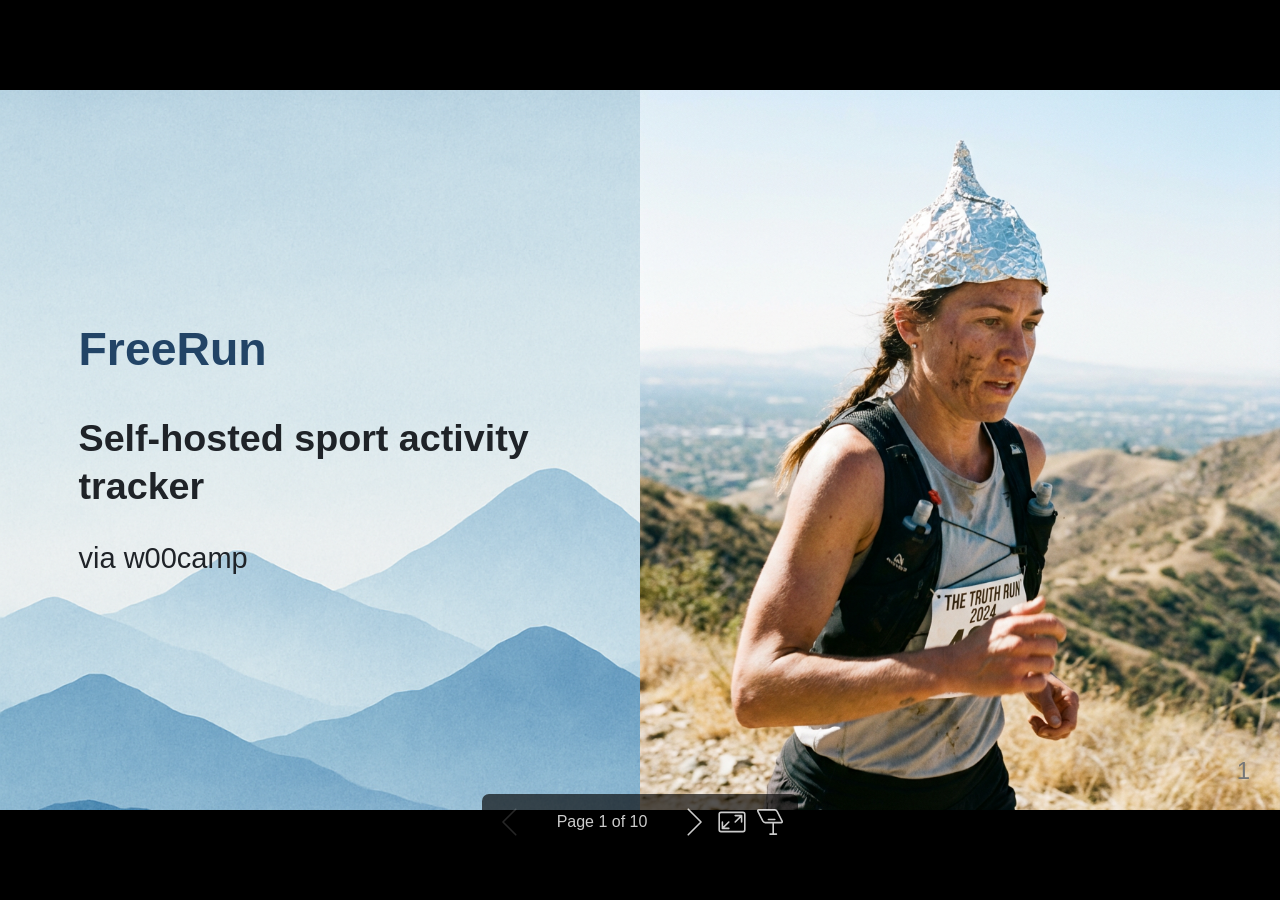
==== commit 634fe5b3: "Update presentation" ====
--- a/freerun.html
+++ b/freerun.html
@@ -11,6 +11,8 @@
 </style></head><body><div class="bespoke-marp-osc"><button data-bespoke-marp-osc="prev" tabindex="-1" title="Previous slide">Previous slide</button><span data-bespoke-marp-osc="page"></span><button data-bespoke-marp-osc="next" tabindex="-1" title="Next slide">Next slide</button><button data-bespoke-marp-osc="fullscreen" tabindex="-1" title="Toggle fullscreen (f)">Toggle fullscreen</button><button data-bespoke-marp-osc="presenter" tabindex="-1" title="Open presenter view (p)">Open presenter view</button></div><div id=":$p"><svg data-marpit-svg="" viewBox="0 0 1280 720"><foreignObject width="1280" height="720"><section data-paginate="true" data-background-image="url('images/freerun/background.png')" lang="en-US" data-marpit-pagination="1" style="--paginate:true;--background-image:url('images/freerun/background.png');background-image:url('images/freerun/background.png');background-position:center;background-repeat:no-repeat;background-size:cover;--marpit-advanced-background-split:50%;" data-marpit-pagination-total="10" data-marpit-advanced-background="background" data-marpit-advanced-background-split="right"><div data-marpit-advanced-background-container="true" data-marpit-advanced-background-direction="horizontal"><figure style="background-image:url(&quot;images/freerun/home.png&quot;);"></figure></div></section></foreignObject><foreignObject width="50%" height="720"><section id="1" data-paginate="true" data-background-image="url('images/freerun/background.png')" lang="en-US" data-marpit-pagination="1" style="--paginate:true;--background-image:url('images/freerun/background.png');background-image:url('images/freerun/background.png');background-position:center;background-repeat:no-repeat;background-size:cover;--marpit-advanced-background-split:50%;" data-marpit-pagination-total="10" data-marpit-advanced-background="content" data-marpit-advanced-background-split="right">
 <h1 id="freerun">FreeRun</h1>
 <h2 id="self-hosted-sport-activity-tracker">Self-hosted sport activity tracker</h2>
+<p>via w00camp<br />
+</p>
 </section>
 </foreignObject><foreignObject width="1280" height="720" data-marpit-advanced-background="pseudo"><section data-paginate="true" data-background-image="url('images/freerun/background.png')" lang="en-US" data-marpit-pagination="1" style="" data-marpit-pagination-total="10" data-marpit-advanced-background="pseudo" data-marpit-advanced-background-split="right"></section></foreignObject></svg><svg data-marpit-svg="" viewBox="0 0 1280 720"><foreignObject width="1280" height="720"><section id="2" data-paginate="true" data-background-image="url('images/freerun/background.png')" lang="en-US" data-marpit-pagination="2" style="--paginate:true;--background-image:url('images/freerun/background.png');background-image:url('images/freerun/background.png');background-position:center;background-repeat:no-repeat;background-size:cover;" data-marpit-pagination-total="10">
 <h2 id="problem">Problem</h2>
